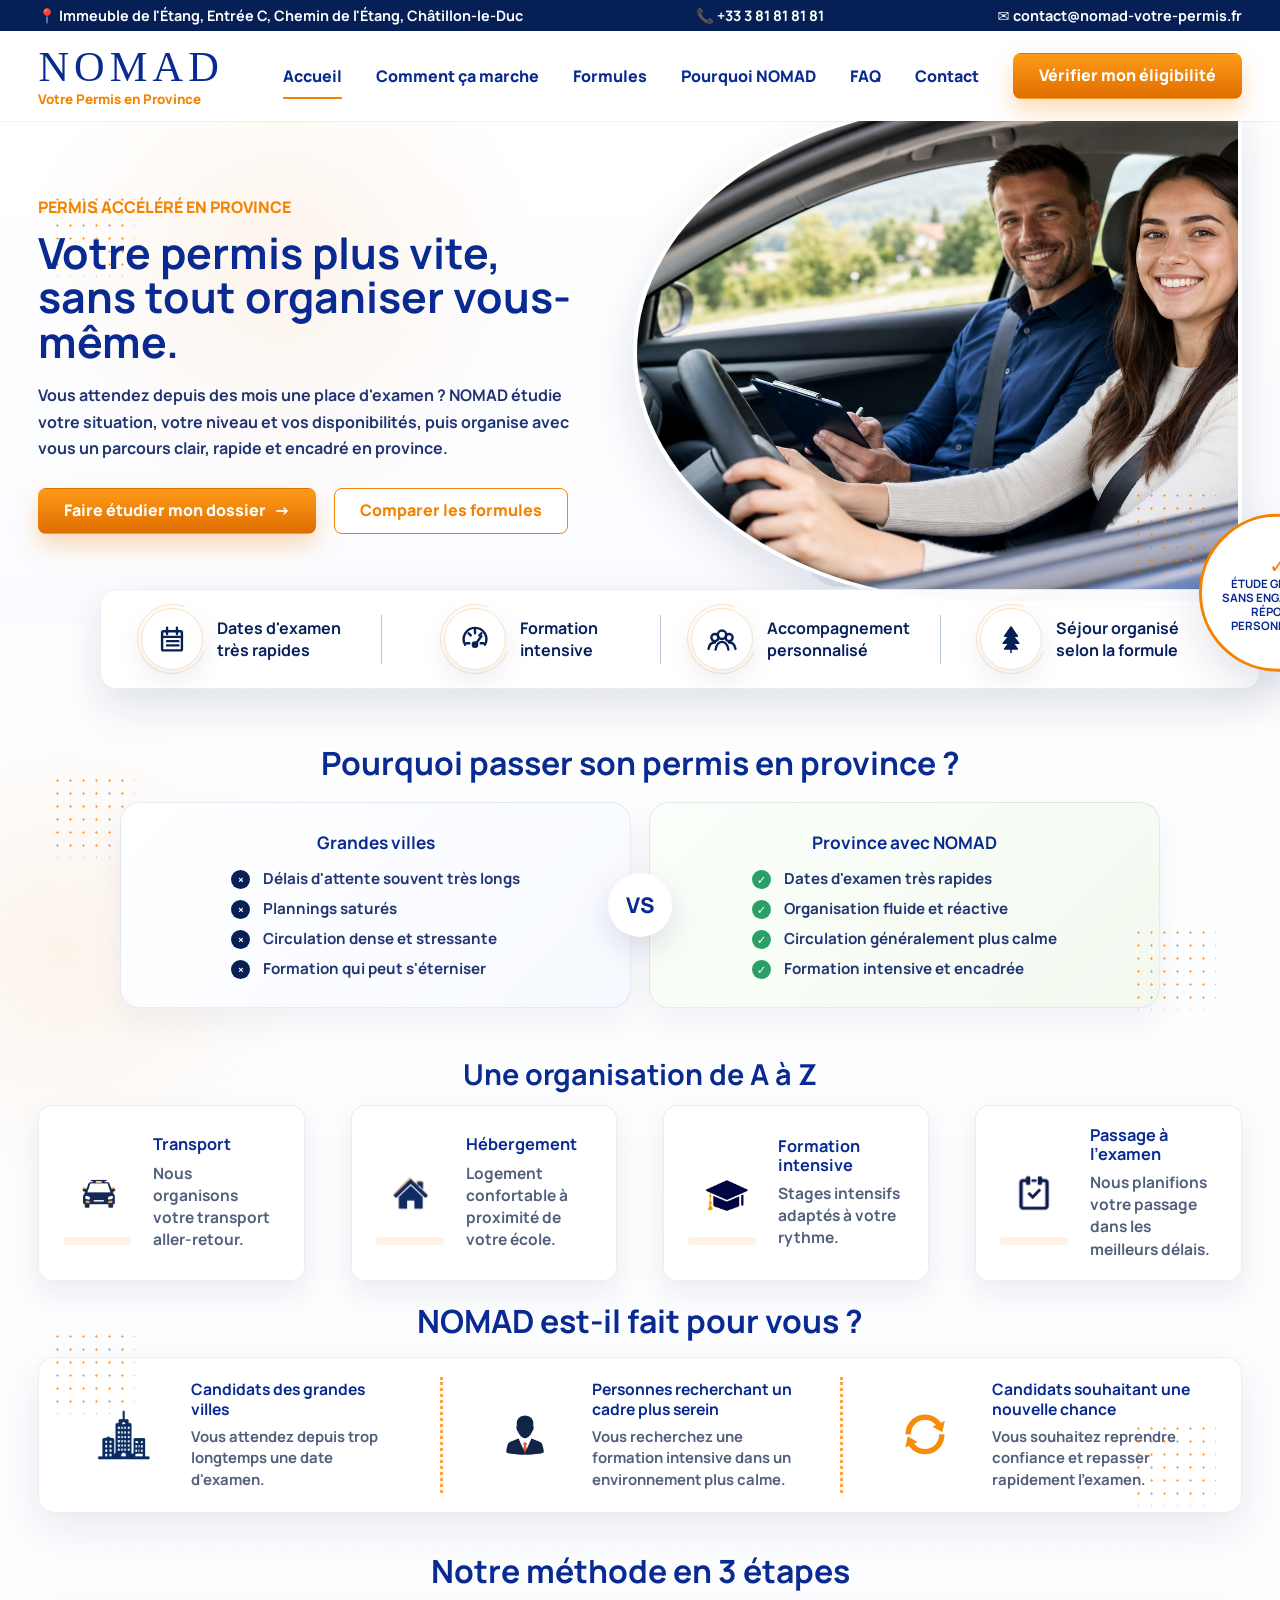
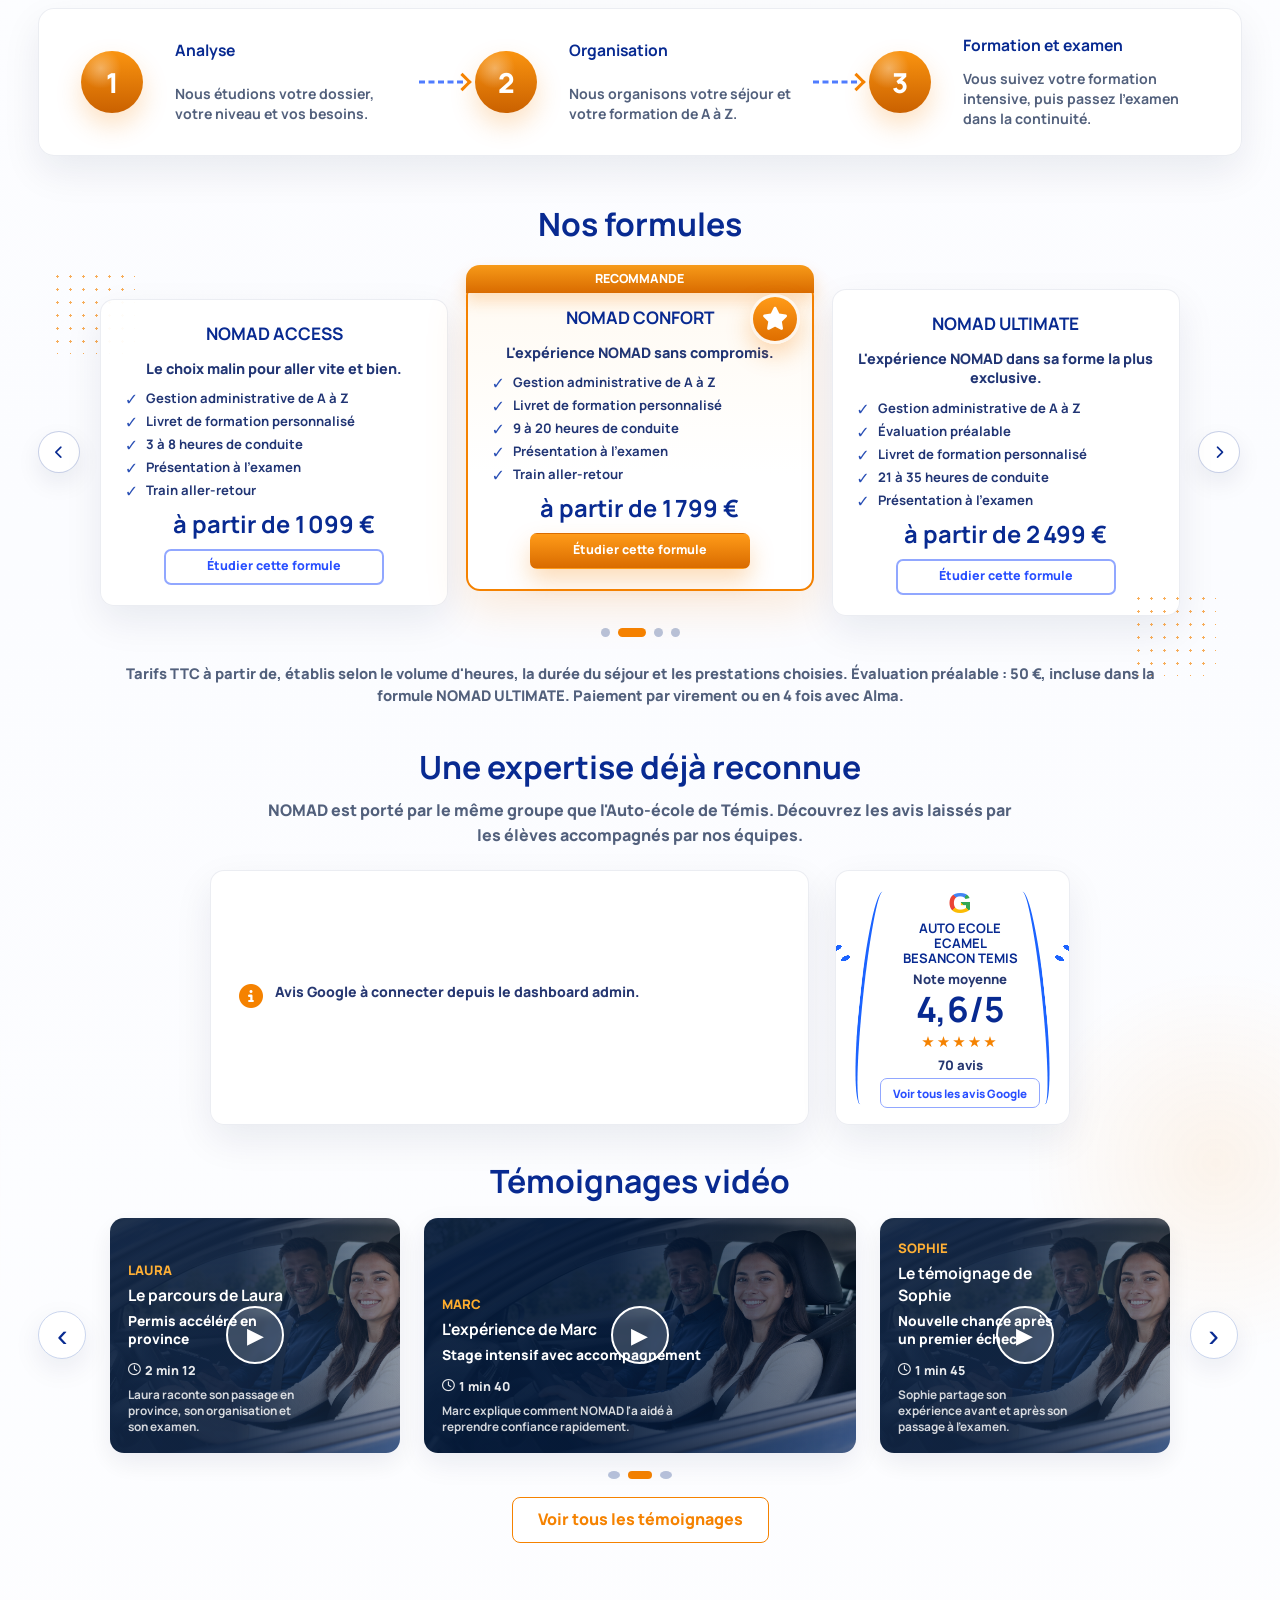
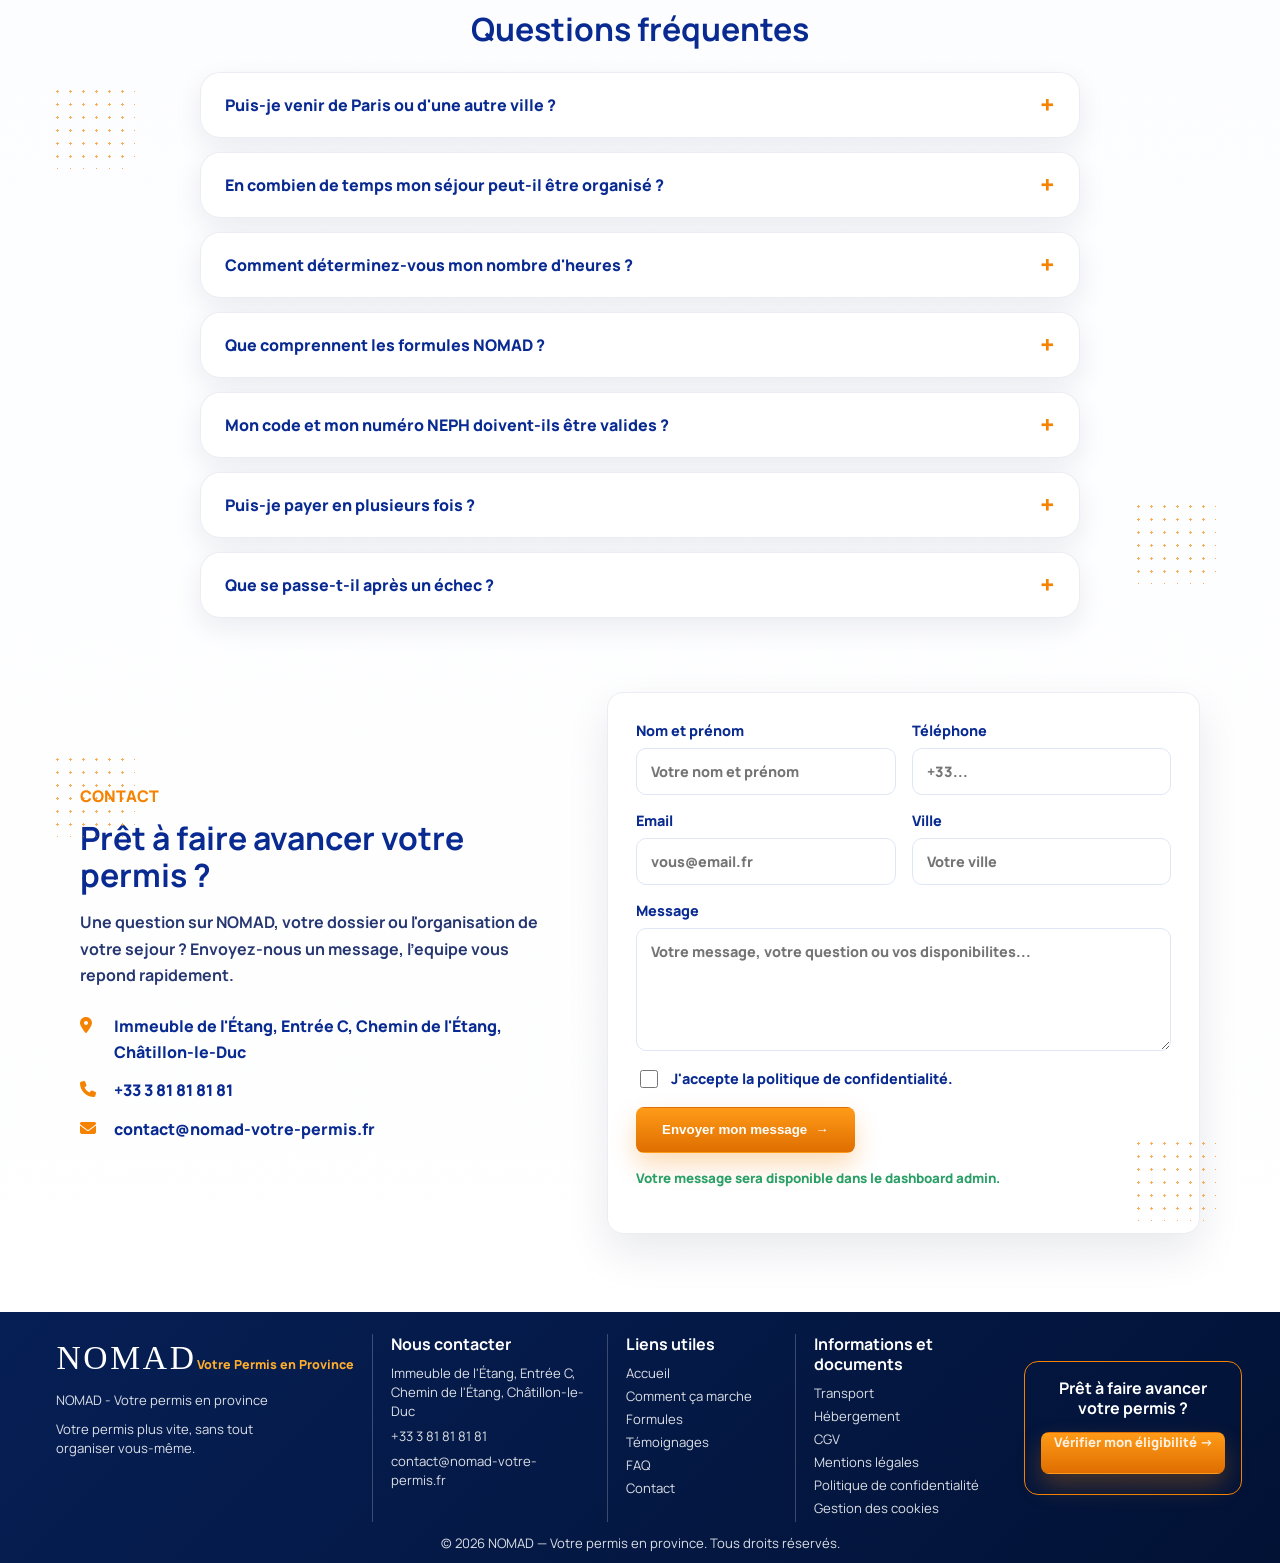
==== index.html @ c5ab1043 "Remove driving detail fields from public forms" ====
<!DOCTYPE html>
<html lang="fr">
<head>
  <meta charset="UTF-8">
  <meta name="viewport" content="width=device-width, initial-scale=1.0">
  <title>NOMAD - Votre Permis en Province</title>
  <link rel="preconnect" href="https://fonts.googleapis.com">
  <link rel="preconnect" href="https://fonts.gstatic.com" crossorigin>
  <link href="https://fonts.googleapis.com/css2?family=Manrope:wght@500;600;700;800&display=swap" rel="stylesheet">
  <link
    rel="stylesheet"
    href="https://cdnjs.cloudflare.com/ajax/libs/font-awesome/6.5.1/css/all.min.css"
  />
  <link rel="stylesheet" href="styles.css">
</head>
<body>
  <div class="topbar">
    <div class="container topbar__inner" aria-label="Coordonnées">
      <span>📍 <span data-site-address>Immeuble de l'Étang, Entrée C, Chemin de l'Étang, Châtillon-le-Duc</span></span>
      <span>📞 <span data-site-phone>+33 3 81 81 81 81</span></span>
      <span>✉ <span data-site-email>contact@nomad-votre-permis.fr</span></span>
    </div>
  </div>

  <header class="site-header">
    <div class="container header__inner">
      <a class="logo" href="#accueil" aria-label="NOMAD accueil">
        <span>NOMAD</span>
        <small>Votre Permis en Province</small>
      </a>
      <button class="menu-toggle" type="button" aria-label="Ouvrir le menu" aria-expanded="false">
        <span></span><span></span><span></span>
      </button>
      <nav class="nav" aria-label="Navigation principale">
        <a class="active" href="#accueil">Accueil</a>
        <a href="#method">Comment ça marche</a>
        <a href="#formules">Formules</a>
        <a href="#temoignages">Pourquoi NOMAD</a>
        <a href="#faq">FAQ</a>
        <a href="#contact">Contact</a>
      </nav>
      <a class="btn btn--primary header-cta js-eligibility" href="#inscription">Vérifier mon éligibilité</a>
    </div>
  </header>

  <main>
    <section class="hero section-decor" id="accueil">
      <div class="container hero__grid">
        <div class="hero__content">
          <p class="eyebrow">Permis accéléré en province</p>
          <h1>Votre permis plus vite, sans tout organiser vous-même.</h1>
          <p class="hero__lead">Vous attendez depuis des mois une place d'examen ? NOMAD étudie votre situation, votre niveau et vos disponibilités, puis organise avec vous un parcours clair, rapide et encadré en province.</p>
          <div class="hero__actions">
            <a class="btn btn--primary js-eligibility" href="#inscription">Faire étudier mon dossier <span aria-hidden="true">→</span></a>
            <a class="btn btn--outline" href="#formules">Comparer les formules</a>
          </div>
        </div>
        <div class="hero__visual" aria-label="Élève conductrice avec son moniteur">
          <span class="hero-orbit" aria-hidden="true"></span>
          <span class="hero-roadline" aria-hidden="true"></span>
          <div class="hero__rings"></div>
          <button class="hero-video" type="button" data-hero-video-url="" aria-label="Lire la vidéo NOMAD">
            <img src="assets/hero-driving.png" alt="Élève conductrice souriante accompagnée par un moniteur dans une voiture">
            <span class="hero-video__play" aria-hidden="true"><i class="fa-solid fa-play"></i></span>
          </button>
          <div class="trust-badge">
            <span>✓</span>
            <strong>Étude gratuite</strong>
            <strong>Sans engagement</strong>
            <strong>Réponse personnalisée</strong>
          </div>
        </div>
      </div>
    </section>

    <section class="benefits" aria-label="Avantages clés">
      <div class="container">
        <div class="benefits__strip">
          <article>
            <span class="icon" aria-hidden="true">
              <svg viewBox="0 0 48 48" role="img">
                <rect x="10" y="13" width="28" height="27" rx="2"></rect>
                <path d="M10 21h28M17 8v9M31 8v9"></path>
                <path d="M17 27h4M23 27h4M29 27h4M17 33h4M23 33h4M29 33h4"></path>
              </svg>
            </span>
            <strong>Dates d'examen<br>très rapides</strong>
          </article>
          <article>
            <span class="icon" aria-hidden="true">
              <svg viewBox="0 0 48 48" role="img">
                <path d="M10 32a16 16 0 1 1 28 0"></path>
                <path d="M24 32l9-12"></path>
                <path d="M16 30h-4M36 30h-4M18 19l-3-3M30 19l3-3M24 16v-5"></path>
                <circle cx="24" cy="32" r="3"></circle>
              </svg>
            </span>
            <strong>Formation<br>intensive</strong>
          </article>
          <article>
            <span class="icon" aria-hidden="true">
              <svg viewBox="0 0 48 48" role="img">
                <circle cx="24" cy="18" r="6"></circle>
                <circle cx="14" cy="22" r="5"></circle>
                <circle cx="34" cy="22" r="5"></circle>
                <path d="M15 39c1-7 5-11 9-11s8 4 9 11"></path>
                <path d="M5 38c1-6 4-9 9-9M43 38c-1-6-4-9-9-9"></path>
              </svg>
            </span>
            <strong>Accompagnement<br>personnalisé</strong>
          </article>
          <article>
            <span class="icon" aria-hidden="true">
              <svg viewBox="0 0 48 48" role="img">
                <path d="M24 7l-9 13h6l-8 10h8l-6 8h18l-6-8h8l-8-10h6L24 7z"></path>
                <path d="M24 38v5"></path>
              </svg>
            </span>
            <strong>Séjour organisé<br>selon la formule</strong>
          </article>
          <div class="trust-badge trust-badge--card">
            <span>&check;</span>
            <strong>Étude gratuite</strong>
            <strong>Sans engagement</strong>
            <strong>Réponse personnalisée</strong>
          </div>
        </div>
      </div>
    </section>

    <section class="comparison section-decor">
      <div class="container">
        <h2>Pourquoi passer son permis en province ?</h2>
        <div class="compare-grid">
          <article class="compare-card compare-card--city">
            <h3>Grandes villes</h3>
            <ul class="check-list check-list--bad">
              <li>Délais d'attente souvent très longs</li>
              <li>Plannings saturés</li>
              <li>Circulation dense et stressante</li>
              <li>Formation qui peut s'éterniser</li>
            </ul>
          </article>
          <div class="vs" aria-hidden="true">VS</div>
          <article class="compare-card compare-card--nomad">
            <h3>Province avec NOMAD</h3>
            <ul class="check-list check-list--good">
              <li>Dates d'examen très rapides</li>
              <li>Organisation fluide et réactive</li>
              <li>Circulation généralement plus calme</li>
              <li>Formation intensive et encadrée</li>
            </ul>
          </article>
        </div>
      </div>
    </section>

    <section class="organization">
      <div class="container">
        <h2>Une organisation de A à Z</h2>
        <div class="card-grid card-grid--four">
          <article class="feature-card icon-card"><span class="feature-icon"><img src="assets/icons/transport.png" alt="" aria-hidden="true"></span><div><h3>Transport</h3><p>Nous organisons votre transport aller-retour.</p></div></article>
          <article class="feature-card icon-card"><span class="feature-icon"><img src="assets/icons/hebergement.png" alt="" aria-hidden="true"></span><div><h3>Hébergement</h3><p>Logement confortable à proximité de votre école.</p></div></article>
          <article class="feature-card icon-card"><span class="feature-icon"><img src="assets/icons/formation.png" alt="" aria-hidden="true"></span><div><h3>Formation intensive</h3><p>Stages intensifs adaptés à votre rythme.</p></div></article>
          <article class="feature-card icon-card"><span class="feature-icon"><img src="assets/icons/examen.png" alt="" aria-hidden="true"></span><div><h3>Passage à l'examen</h3><p>Nous planifions votre passage dans les meilleurs délais.</p></div></article>
        </div>
      </div>
    </section>

    <section class="audience section-decor">
      <div class="container">
        <h2>NOMAD est-il fait pour vous ?</h2>
        <div class="audience-grid">
          <article class="icon-card"><span><img src="assets/icons/city.png" alt="" aria-hidden="true"></span><div><h3>Candidats des grandes villes</h3><p>Vous attendez depuis trop longtemps une date d'examen.</p></div></article>
          <article class="icon-card"><span><img src="assets/icons/user-tie.png" alt="" aria-hidden="true"></span><div><h3>Personnes recherchant un cadre plus serein</h3><p>Vous recherchez une formation intensive dans un environnement plus calme.</p></div></article>
          <article class="icon-card"><span><img src="assets/icons/refresh.png" alt="" aria-hidden="true"></span><div><h3>Candidats souhaitant une nouvelle chance</h3><p>Vous souhaitez reprendre confiance et repasser rapidement l'examen.</p></div></article>
        </div>
      </div>
    </section>

    <section class="method" id="method">
      <div class="container">
        <h2>Notre méthode en 3 étapes</h2>
        <div class="steps">
          <article><span>1</span><h3>Analyse</h3><p>Nous étudions votre dossier, votre niveau et vos besoins.</p></article>
          <article><span>2</span><h3>Organisation</h3><p>Nous organisons votre séjour et votre formation de A à Z.</p></article>
          <article><span>3</span><h3>Formation et examen</h3><p>Vous suivez votre formation intensive, puis passez l'examen dans la continuité.</p></article>
        </div>
      </div>
    </section>

    <section class="pricing section-decor" id="formules">
      <div class="container">
        <h2>Nos formules</h2>
        <div class="pricing-carousel" aria-label="Carrousel des formules">
          <button class="pricing-nav pricing-nav--prev" type="button" data-pricing-action="prev" aria-label="Formules précédentes">
            <i class="fa-solid fa-chevron-left" aria-hidden="true"></i>
          </button>
          <div class="pricing-grid" id="pricing-grid">
          <article class="price-card price-card--day" data-formula-key="journee">
            <h3>La Journée NOMAD</h3>
            <p>Une journée pensée pour aller à l'essentiel.</p>
            <ul class="check-list check-list--plain">
              <li>Gestion administrative de A à Z</li>
              <li>Train aller-retour</li>
              <li>1 heure de conduite incluse</li>
              <li>Présentation à l'examen</li>
              <li>Panier régional</li>
            </ul>
            <strong class="price">799 €</strong>
            <a class="btn btn--primary js-plan-select" href="#inscription" data-plan="La Journée NOMAD" data-price="799">Vérifier mon éligibilité</a>
          </article>
          <article class="price-card" data-formula-key="access">
            <h3>NOMAD ACCESS</h3>
            <p>Le choix malin pour aller vite et bien.</p>
            <ul class="check-list check-list--plain">
              <li>Gestion administrative de A à Z</li>
              <li>Livret de formation personnalisé</li>
              <li>3 à 8 heures de conduite</li>
              <li>Présentation à l'examen</li>
              <li>Train aller-retour</li>
              <li>Hôtel 3 étoiles : 0 à 1 nuitée</li>
              <li>Petit déjeuner inclus dans la limite de 10 €</li>
              <li>Options : dîner 19 €/jour ; coaching permis 150 €</li>
            </ul>
            <strong class="price">à partir de 1 099 €</strong>
            <a class="btn btn--outline js-plan-select" href="#inscription" data-plan="NOMAD ACCESS" data-price="1099">Étudier cette formule</a>
          </article>
          <article class="price-card price-card--featured" data-formula-key="confort">
            <div class="recommended">Recommandé</div>
            <div class="star" aria-hidden="true"><i class="fa-solid fa-star"></i></div>
            <h3>NOMAD CONFORT</h3>
            <p>L'expérience NOMAD sans compromis.</p>
            <ul class="check-list check-list--plain">
              <li>Gestion administrative de A à Z</li>
              <li>Livret de formation personnalisé</li>
              <li>9 à 20 heures de conduite</li>
              <li>Présentation à l'examen</li>
              <li>Train aller-retour</li>
              <li>Hôtel 3 étoiles : 2 à 5 nuitées</li>
              <li>Petits déjeuners inclus dans la limite de 10 €/jour</li>
              <li>Panier régional</li>
              <li>Options : dîner 19 €/jour ; coaching permis 150 €</li>
            </ul>
            <strong class="price">à partir de 1 799 €</strong>
            <a class="btn btn--primary js-plan-select" href="#inscription" data-plan="NOMAD CONFORT" data-price="1799">Étudier cette formule</a>
          </article>
          <article class="price-card" data-formula-key="ultimate">
            <h3>NOMAD ULTIMATE</h3>
            <p>L'expérience NOMAD dans sa forme la plus exclusive.</p>
            <ul class="check-list check-list--plain">
              <li>Gestion administrative de A à Z</li>
              <li>Évaluation préalable</li>
              <li>Livret de formation personnalisé</li>
              <li>21 à 35 heures de conduite</li>
              <li>Présentation à l'examen</li>
              <li>Train aller-retour</li>
              <li>Hôtel 3 étoiles : 5 à 8 nuitées</li>
              <li>Petits déjeuners inclus dans la limite de 10 €/jour</li>
              <li>Dîners inclus dans la limite de 25 €/jour</li>
              <li>2 heures de coaching permis</li>
              <li>Panier régional</li>
            </ul>
            <strong class="price">à partir de 2 499 €</strong>
            <a class="btn btn--outline js-plan-select" href="#inscription" data-plan="NOMAD ULTIMATE" data-price="2499">Étudier cette formule</a>
          </article>
          </div>
          <button class="pricing-nav pricing-nav--next" type="button" data-pricing-action="next" aria-label="Formules suivantes">
            <i class="fa-solid fa-chevron-right" aria-hidden="true"></i>
          </button>
        </div>
        <div class="pricing-dots" id="pricing-dots" aria-hidden="true"></div>
        <p class="pricing-note">Tarifs TTC à partir de, établis selon le volume d'heures, la durée du séjour et les prestations choisies. Évaluation préalable : 50 €, incluse dans la formule NOMAD ULTIMATE. Paiement par virement ou en 4 fois avec Alma.</p>
      </div>
    </section>

    <section class="testimonials" id="temoignages">
      <div class="container">
        <h2>Une expertise déjà reconnue</h2>
        <p class="section-intro">NOMAD est porté par le même groupe que l'Auto-école de Témis. Découvrez les avis laissés par les élèves accompagnés par nos équipes.</p>
        <div
          class="testimonial-grid"
          id="reviews-grid"
          aria-live="polite"
          data-google-api-key=""
          data-google-place-id=""
          data-google-place-query="Auto-école de Témis"
        ></div>
      </div>
    </section>

    <section class="videos">
      <div class="container">
        <h2>Témoignages vidéo</h2>
        <div class="video-carousel" aria-label="Carousel de témoignages vidéo">
          <button class="carousel-btn" type="button" data-carousel="prev" aria-label="Vidéo précédente">‹</button>
          <div class="video-track" aria-live="polite"></div>
          <button class="carousel-btn" type="button" data-carousel="next" aria-label="Vidéo suivante">›</button>
        </div>
        <div class="carousel-dots" aria-label="Pagination des vidéos"></div>
        <div class="video-actions">
          <a class="btn btn--outline" href="#" aria-label="Voir tous les témoignages vidéo">Voir tous les témoignages</a>
        </div>
      </div>
    </section>

    <section class="faq section-decor" id="faq">
      <div class="container">
        <h2>Questions fréquentes</h2>
        <div class="faq-list" id="faq-list">
          <article class="faq-item">
            <button type="button" aria-expanded="false">Puis-je venir de Paris ou d'une autre ville ?<span>+</span></button>
            <p>Oui. NOMAD accompagne les candidats venant de toute la France et organise leur déplacement selon la formule choisie.</p>
          </article>
          <article class="faq-item">
            <button type="button" aria-expanded="false">En combien de temps mon séjour peut-il être organisé ?<span>+</span></button>
            <p>Après l'étude de votre dossier, notre équipe peut organiser votre séjour très rapidement selon vos disponibilités et le nombre d'heures prévu.</p>
          </article>
          <article class="faq-item">
            <button type="button" aria-expanded="false">Comment déterminez-vous mon nombre d'heures ?<span>+</span></button>
            <p>Nous analysons votre expérience, votre dernier CEPC, le temps écoulé depuis votre dernière conduite et, si nécessaire, votre évaluation préalable.</p>
          </article>
          <article class="faq-item">
            <button type="button" aria-expanded="false">Que comprennent les formules NOMAD ?<span>+</span></button>
            <p>Toutes nos formules comprennent la gestion administrative, la conduite, la présentation à l'examen et le train aller-retour. L'hébergement, les repas et le coaching varient selon la formule choisie.</p>
          </article>
          <article class="faq-item">
            <button type="button" aria-expanded="false">Mon code et mon numéro NEPH doivent-ils être valides ?<span>+</span></button>
            <p>Oui. Votre code de la route et votre numéro NEPH doivent être valides pour permettre votre présentation à l'examen.</p>
          </article>
          <article class="faq-item">
            <button type="button" aria-expanded="false">Puis-je payer en plusieurs fois ?<span>+</span></button>
            <p>Oui. Le paiement est possible par virement ou en quatre fois avec Alma.</p>
          </article>
          <article class="faq-item">
            <button type="button" aria-expanded="false">Que se passe-t-il après un échec ?<span>+</span></button>
            <p>Nous analysons votre CEPC et vous proposons une nouvelle organisation adaptée. Avec au moins 24 points sur 31, la Journée NOMAD peut notamment être envisagée.</p>
          </article>
        </div>
      </div>
    </section>

    <section class="contact-section section-decor" id="contact">
      <div class="container contact-grid">
        <div class="contact-info">
          <p class="eyebrow" data-contact-eyebrow>Contact</p>
          <h2 data-contact-title>Prêt à faire avancer votre permis ?</h2>
          <p>Une question sur NOMAD, votre dossier ou l'organisation de votre séjour ? Envoyez-nous un message, l'équipe vous répond rapidement.</p>
          <div class="contact-details">
            <p><i class="fa-solid fa-location-dot" aria-hidden="true"></i> <span data-site-address>Immeuble de l'Étang, Entrée C, Chemin de l'Étang, Châtillon-le-Duc</span></p>
            <p><i class="fa-solid fa-phone" aria-hidden="true"></i> <span data-site-phone>+33 3 81 81 81 81</span></p>
            <p><i class="fa-solid fa-envelope" aria-hidden="true"></i> <span data-site-email>contact@nomad-votre-permis.fr</span></p>
          </div>
        </div>
        <form class="contact-form" id="contact-form">
          <label>Nom et prénom
            <input name="name" type="text" placeholder="Votre nom et prénom" required>
          </label>
          <label>Téléphone
            <input name="phone" type="tel" placeholder="+33..." required>
          </label>
          <label>Email
            <input name="email" type="email" placeholder="vous@email.fr" required>
          </label>
          <label>Ville
            <input name="city" type="text" placeholder="Votre ville">
          </label>
          <label class="contact-form__full">Message
            <textarea name="message" rows="5" placeholder="Votre message, votre question ou vos disponibilités..." required></textarea>
          </label>
          <label class="privacy-check contact-form__full">
            <input name="privacy" type="checkbox" required>
            <span>J'accepte la politique de confidentialité.</span>
          </label>
          <button class="btn btn--primary" type="submit">Envoyer mon message <span aria-hidden="true">→</span></button>
          <small class="contact-note contact-form__full">Votre message sera disponible dans le dashboard admin.</small>
          <p class="form-status" id="contact-status" aria-live="polite"></p>
        </form>
      </div>
    </section>
  </main>

  <footer class="footer">
    <div class="container footer__grid">
      <div class="footer-brand">
        <a class="logo logo--light" href="#accueil"><span>NOMAD</span><small>Votre Permis en Province</small></a>
        <p>NOMAD - Votre permis en province</p>
        <p>Votre permis plus vite, sans tout organiser vous-même.</p>
      </div>
      <div class="footer-column">
        <h3>Nous contacter</h3>
        <p data-site-address>Immeuble de l'Étang, Entrée C, Chemin de l'Étang, Châtillon-le-Duc</p>
        <p data-site-phone>+33 3 81 81 81 81</p>
        <p data-site-email>contact@nomad-votre-permis.fr</p>
      </div>
      <div class="footer-column">
        <h3>Liens utiles</h3>
        <a href="#accueil">Accueil</a>
        <a href="#method">Comment ça marche</a>
        <a href="#formules">Formules</a>
        <a href="#temoignages">Témoignages</a>
        <a href="#faq">FAQ</a>
        <a href="#contact">Contact</a>
      </div>
      <div class="footer-column">
        <h3>Informations et documents</h3>
        <a href="#">Transport</a>
        <a href="#">Hébergement</a>
        <a href="#">CGV</a>
        <a href="#">Mentions légales</a>
        <a href="#">Politique de confidentialité</a>
        <a href="#">Gestion des cookies</a>
      </div>
      <div class="footer-cta">
        <h3>Prêt à faire avancer votre permis ?</h3>
        <a class="btn btn--primary js-eligibility" href="#inscription">Vérifier mon éligibilité <span aria-hidden="true">→</span></a>
      </div>
    </div>
    <p class="copyright">© 2026 NOMAD — Votre permis en province. Tous droits réservés.</p>
  </footer>

  <div class="modal" id="inscription" aria-hidden="true">
    <div class="modal__overlay" data-modal-close></div>
    <div class="modal__panel" role="dialog" aria-modal="true" aria-labelledby="form-title">
      <button class="modal__close" type="button" data-modal-close aria-label="Fermer le formulaire">×</button>
      <div class="modal__intro">
        <span>Étude NOMAD</span>
        <h2 id="form-title">Votre demande d'éligibilité</h2>
        <p>La formule choisie est pré-remplie. Complétez vos informations pour recevoir une réponse personnalisée.</p>
      </div>
      <form class="lead-form" id="lead-form">
        <div class="form-grid">
          <label>Formule choisie
            <select name="plan" id="selected-plan" required>
              <option value="La Journée NOMAD" data-price="799">La Journée NOMAD - 799 EUR</option>
              <option value="NOMAD ACCESS" data-price="1099">NOMAD ACCESS - à partir de 1 099 EUR</option>
              <option value="NOMAD CONFORT" data-price="1799">NOMAD CONFORT - à partir de 1 799 EUR</option>
              <option value="NOMAD ULTIMATE" data-price="2499">NOMAD ULTIMATE - à partir de 2 499 EUR</option>
            </select>
          </label>
          <label>Prix
            <input name="price" id="selected-price" type="text" readonly>
          </label>
          <label>Nom et prénom
            <input name="name" type="text" placeholder="Votre nom et prénom" required>
          </label>
          <label>Téléphone
            <input name="phone" type="tel" placeholder="+33 ..." required>
          </label>
          <label>Email
            <input name="email" type="email" placeholder="vous@email.fr" required>
          </label>
          <label>Ville de depart
            <input name="city" type="text" placeholder="Paris, Lyon, Marseille...">
          </label>
          <label class="form-grid__full">Message
            <textarea name="message" rows="4" placeholder="Vos disponibilites, votre situation, vos questions..."></textarea>
          </label>
          <label class="privacy-check form-grid__full">
            <input name="privacy" type="checkbox" required>
            <span>J'accepte la politique de confidentialité.</span>
          </label>
        </div>
        <div class="form-actions">
          <button class="btn btn--outline" type="button" data-modal-close>Annuler</button>
          <button class="btn btn--primary" type="submit">Vérifier mon éligibilité</button>
        </div>
        <p class="form-status" id="form-status" role="status"></p>
      </form>
    </div>
  </div>

  <script src="script.js"></script>
</body>
</html>
---- styles.css ----
:root {
  --navy: #061f55;
  --blue: #082a91;
  --blue-soft: #eaf0ff;
  --orange: #f58200;
  --gold: #ffad2d;
  --green: #2a9f66;
  --ink: #09205f;
  --muted: #52607c;
  --line: #dfe6f5;
  --paper: #ffffff;
  --cream: #fffaf3;
  --shadow: 0 18px 45px rgba(5, 28, 76, 0.12);
  --shadow-soft: 0 10px 28px rgba(5, 28, 76, 0.08);
  --radius-lg: 28px;
  --radius-md: 20px;
  --radius-sm: 14px;
  --container: 1320px;
}

* { box-sizing: border-box; }
html { scroll-behavior: smooth; }
body {
  margin: 0;
  font-family: "Manrope", "Inter", system-ui, sans-serif;
  color: var(--ink);
  background:
    radial-gradient(circle at 5% 20%, rgba(245,130,0,0.08), transparent 15rem),
    radial-gradient(circle at 95% 58%, rgba(245,130,0,0.08), transparent 12rem),
    linear-gradient(180deg, #fff 0%, #fbfcff 45%, #fff 100%);
}

img { max-width: 100%; display: block; }
a { color: inherit; text-decoration: none; }
button, a { -webkit-tap-highlight-color: transparent; }
:focus-visible { outline: 3px solid rgba(245, 130, 0, 0.45); outline-offset: 4px; }

.container { width: min(94vw, var(--container)); margin-inline: auto; }
section { padding: 34px 0; position: relative; }
h1, h2, h3, p { margin-top: 0; }
h1 { font-size: clamp(2.55rem, 3.65vw, 3.7rem); line-height: 1.04; letter-spacing: 0; margin-bottom: 18px; color: var(--blue); }
h2 { text-align: center; font-size: clamp(1.55rem, 2.5vw, 2.1rem); line-height: 1.15; margin-bottom: 24px; color: var(--blue); }
h3 { font-size: 1rem; margin-bottom: 8px; color: var(--blue); }
p { color: var(--muted); line-height: 1.65; }

.topbar { background: var(--navy); color: #fff; font-size: 0.9rem; font-weight: 700; }
.topbar__inner { min-height: 31px; display: flex; align-items: center; justify-content: space-between; gap: 18px; }
.topbar span { white-space: nowrap; }

.site-header { background: rgba(255,255,255,0.9); backdrop-filter: blur(16px); position: sticky; top: 0; z-index: 20; box-shadow: 0 1px 0 rgba(7, 32, 86, 0.06); }
.header__inner { min-height: 90px; display: flex; align-items: center; gap: 34px; }
.logo { display: inline-flex; flex-direction: column; line-height: 1; min-width: max-content; }
.logo span { font-family: Georgia, "Times New Roman", serif; font-size: 2.65rem; letter-spacing: 0.12em; color: var(--blue); }
.logo small { color: var(--orange); font-weight: 800; letter-spacing: 0; margin-top: 4px; }
.logo--light span, .logo--light small { color: #fff; }
.logo--light small { color: var(--gold); }
.nav { margin-left: auto; display: flex; align-items: center; gap: 34px; font-weight: 800; color: var(--blue); }
.nav a { position: relative; padding: 8px 0; }
.nav a::after { content: ""; position: absolute; left: 0; right: 0; bottom: -4px; height: 2px; background: var(--orange); transform: scaleX(0); transition: transform .2s ease; }
.nav a:hover::after, .nav a.active::after { transform: scaleX(1); }

.btn {
  min-height: 46px;
  display: inline-flex;
  align-items: center;
  justify-content: center;
  gap: 8px;
  border-radius: 8px;
  padding: 0 25px;
  font-weight: 900;
  border: 1px solid transparent;
  transition: transform .2s ease, box-shadow .2s ease, background .2s ease;
  text-align: center;
  line-height: 1.2;
}
.btn:hover { transform: translateY(-2px); }
.btn--primary { background: linear-gradient(180deg, #ff9b18, #df6e00); color: #fff; box-shadow: 0 12px 24px rgba(245, 130, 0, .28); }
.btn--outline { background: #fff; border-color: var(--orange); color: var(--orange); }
.btn--outline:hover { box-shadow: 0 10px 20px rgba(245, 130, 0, .12); }

.menu-toggle { display: none; width: 44px; height: 44px; border: 0; background: var(--blue-soft); border-radius: 10px; padding: 10px; }
.menu-toggle span { display: block; height: 2px; margin: 5px 0; background: var(--blue); }

.section-decor::before, .section-decor::after {
  content: "";
  position: absolute;
  width: 84px;
  height: 84px;
  background-image: radial-gradient(var(--orange) 1.3px, transparent 1.3px);
  background-size: 13px 13px;
  opacity: .65;
  pointer-events: none;
}
.section-decor::before { left: 4%; top: 16%; }
.section-decor::after { right: 5%; bottom: 10%; }

.hero {
  padding: 34px 0 18px;
  overflow: hidden;
  background:
    radial-gradient(circle at 22% 28%, rgba(245,130,0,.08), transparent 16rem),
    linear-gradient(180deg, #fff 0%, #fbfcff 100%);
}
.hero::before { top: 72px; }
.hero__grid { display: grid; grid-template-columns: minmax(430px, .9fr) minmax(560px, 1.1fr); align-items: center; gap: clamp(78px, 7vw, 118px); }
.eyebrow { color: var(--orange); font-weight: 900; text-transform: uppercase; letter-spacing: 0; margin-bottom: 10px; }
.hero__content { position: relative; z-index: 3; max-width: 700px; transform: translateY(-16px); }
.hero__lead { max-width: 640px; font-weight: 700; color: #213574; }
.hero__actions { display: flex; gap: 18px; flex-wrap: wrap; margin-top: 26px; }
.hero__visual { position: relative; width: calc(100% + 120px); min-height: 505px; display: grid; place-items: center end; isolation: isolate; overflow: visible; margin-top: -55px; margin-right: -120px; margin-left: 0; }
.hero__visual .hero-orbit {
  display: none;
}
.hero__visual .hero-orbit::before,
.hero__visual .hero-orbit::after {
  content: "";
  position: absolute;
  border-radius: 50%;
}
.hero__visual .hero-orbit::before {
  left: 52px;
  top: 28px;
  width: 9px;
  height: 9px;
  background: var(--orange);
  box-shadow: 82px 116px 0 -2px var(--orange);
}
.hero__visual .hero-orbit::after {
  right: 18px;
  bottom: 36px;
  width: 68px;
  height: 68px;
  border: 1px solid rgba(8,42,145,.12);
  background:
    linear-gradient(135deg, rgba(255,255,255,.86), rgba(255,255,255,.16)),
    repeating-linear-gradient(90deg, transparent 0 10px, rgba(8,42,145,.08) 10px 11px);
  box-shadow: 0 18px 40px rgba(5,28,76,.08);
}
.hero__visual .hero-roadline {
  display: none;
}
.hero__visual .hero-roadline::before {
  content: "";
  position: absolute;
  inset: -15px 42px;
  border-top: 1px dashed rgba(8,42,145,.26);
}
.hero__visual::before {
  display: none;
}
.hero__visual::after {
  content: "";
  position: absolute;
  right: 0;
  bottom: 18px;
  width: min(72%, 620px);
  height: 74px;
  background: linear-gradient(90deg, rgba(8,42,145,.08), rgba(8,42,145,.14));
  border-radius: 100px 0 0 100px;
  z-index: -2;
}
.hero__rings {
  position: absolute;
  inset: 2% 5% 17% 1%;
  border: 2px solid var(--gold);
  border-left-color: transparent;
  border-radius: 58% 30% 47% 54%;
  transform: rotate(-8deg);
  z-index: -1;
}
.hero-video {
  position: relative;
  z-index: 0;
  width: 100%;
  padding: 0;
  border: 0;
  background: transparent;
  cursor: pointer;
}
.hero__visual img {
  position: relative;
  z-index: 0;
  width: 100%;
  height: 505px;
  max-width: none;
  aspect-ratio: auto;
  object-fit: cover;
  object-position: center;
  border-radius: 58% 0 0 58% / 50% 0 0 50%;
  box-shadow: var(--shadow);
  border: 4px solid #fff;
}
.hero-video__play {
  position: absolute;
  left: 50%;
  top: 50%;
  transform: translate(-50%, -50%);
  width: 64px;
  aspect-ratio: 1;
  border-radius: 50%;
  display: grid;
  place-items: center;
  background: rgba(255,255,255,.92);
  color: var(--orange);
  box-shadow: 0 14px 34px rgba(6,27,58,.18);
  border: 3px solid rgba(245,130,0,.32);
  opacity: .92;
}
.hero-video:not([data-hero-video-url=""]) .hero-video__play { opacity: 1; }
.hero-video[data-hero-video-url=""] .hero-video__play { display: none; }
.hero__visual > .trust-badge {
  display: none;
}
.trust-badge--card { display: grid; }

.trust-badge {
  position: absolute;
  top: 0;
  right: 0;
  transform: translate(50%, -50%);
  z-index: 10;
  width: 154px;
  aspect-ratio: 1;
  min-height: 0;
  border-radius: 50%;
  background: #fff;
  border: 3px solid var(--orange);
  display: grid;
  place-items: center;
  align-content: center;
  gap: 1px;
  box-shadow: var(--shadow);
  text-transform: uppercase;
  font-size: .7rem;
  text-align: center;
  padding: 14px;
}
.trust-badge span { color: var(--orange); font-size: 1.34rem; line-height: 1; }
.trust-badge strong { color: var(--blue); line-height: 1.16; max-width: 112px; }
.benefits__strip > .trust-badge--card { display: grid; }
.benefits__strip > .trust-badge--card {
  top: -10px;
  right: 0;
  transform: translate(62%, -42%);
}
.benefits__strip article:last-of-type {
  padding-right: 56px;
}

.benefits { padding-top: 0; position: relative; z-index: 2; }
.benefits .container { max-width: min(94vw, 1160px); }
.benefits__strip {
  margin-top: -34px;
  width: 100%;
  margin-left: 40px;
  background: rgba(255,255,255,.96);
  border: 1px solid rgba(7, 32, 86, .08);
  border-radius: 16px;
  min-height: 88px;
  display: grid;
  grid-template-columns: 1fr 1fr 1fr 1.14fr;
  box-shadow: var(--shadow);
  position: relative;
}
.benefits article { display: flex; align-items: center; justify-content: center; gap: 14px; padding: 18px 16px; position: relative; }
.benefits h3 { min-width: 0; line-height: 1.35; }
.benefits article + article::before { content: ""; width: 1px; height: 50%; background: #b8c3dc; position: absolute; left: 0; }
.icon, .feature-icon {
  width: 54px;
  aspect-ratio: 1;
  border-radius: 50%;
  display: grid;
  place-items: center;
  color: var(--blue);
  background: #fff;
  border: 1px solid rgba(245,130,0,.35);
  box-shadow: var(--shadow-soft);
  font-weight: 900;
}
.icon {
  position: relative;
  width: 62px;
  background: #fff;
  border-color: #fde2bd;
}
.icon::after {
  content: "";
  position: absolute;
  inset: -5px;
  border: 1px solid rgba(245, 130, 0, .22);
  border-right-color: transparent;
  border-radius: 50%;
  transform: rotate(-24deg);
}
.icon svg {
  width: 34px;
  height: 34px;
  fill: none;
  stroke: var(--navy);
  stroke-width: 3.4;
  stroke-linecap: round;
  stroke-linejoin: round;
}
.benefits article:nth-child(4) .icon svg {
  fill: var(--navy);
  stroke-width: 2.2;
}

.comparison { padding-top: 22px; }
.comparison h2 { margin-bottom: 20px; }
.compare-grid {
  display: grid;
  grid-template-columns: 1fr 1fr;
  align-items: stretch;
  gap: 18px;
  max-width: 1040px;
  margin: auto;
  position: relative;
}
.compare-card {
  min-height: 170px;
  border: 1px solid rgba(7, 32, 86, .08);
  border-radius: 20px;
  padding: 28px 52px;
  display: grid;
  align-content: center;
  background: linear-gradient(135deg, #fff, #f7faff);
  box-shadow: 0 14px 34px rgba(5, 28, 76, .06);
}
.compare-card--city { background: linear-gradient(135deg, #fff, #f6f9ff); }
.compare-card--nomad { background: linear-gradient(135deg, #fbfffb, #f3f9ef); }
.compare-card h3 { text-align: center; font-size: 1.08rem; margin-bottom: 14px; }
.vs {
  position: absolute;
  left: 50%;
  top: 50%;
  transform: translate(-50%, -50%);
  width: 64px;
  aspect-ratio: 1;
  border-radius: 50%;
  background: #fff;
  box-shadow: 0 12px 32px rgba(5, 28, 76, .12);
  display: grid;
  place-items: center;
  font-size: 1.35rem;
  font-weight: 900;
  color: var(--blue);
  z-index: 3;
}

.check-list { list-style: none; padding: 0; margin: 0 auto; display: grid; gap: 9px; color: #213574; font-weight: 700; font-size: .95rem; }
.check-list li { display: grid; grid-template-columns: 22px 1fr; gap: 10px; align-items: start; }
.check-list li::before { content: "✓"; width: 19px; height: 19px; border-radius: 50%; display: grid; place-items: center; font-size: .72rem; color: #fff; background: var(--green); margin-top: 2px; }
.check-list--bad li::before { content: "×"; background: var(--navy); }
.check-list--plain li::before { background: transparent; color: var(--blue); font-weight: 900; }

.card-grid { display: grid; gap: 46px; }
.card-grid--four { grid-template-columns: repeat(4, 1fr); }
.feature-card, .audience-grid article, .price-card, .testimonial-card, .rating-card, .faq-item {
  background: rgba(255,255,255,.92);
  border: 1px solid rgba(7, 32, 86, .08);
  box-shadow: var(--shadow-soft);
  border-radius: var(--radius-md);
}
.organization { padding-top: 16px; padding-bottom: 12px; }
.organization .card-grid--four {
  max-width: 1480px;
  margin: 0 auto;
  gap: clamp(28px, 3.6vw, 54px);
  grid-template-columns: repeat(4, minmax(245px, 1fr));
}
.organization h2 {
  margin-bottom: 14px;
  font-size: clamp(1.75rem, 2.25vw, 2.15rem);
}
.organization .feature-card {
  min-height: 118px;
  padding: 20px 24px;
  display: flex;
  align-items: center;
  gap: 22px;
  transition: transform .2s ease;
  border-radius: 14px;
  background: rgba(255,255,255,.98);
  box-shadow: 0 12px 30px rgba(6,27,58,.075);
}
.feature-card:hover, .price-card:hover { transform: translateY(-4px); }
.organization .feature-card h3 { font-size: 1.02rem; margin-bottom: 8px; line-height: 1.15; }
.organization .feature-card p { margin-bottom: 0; font-size: .97rem; font-weight: 700; line-height: 1.42; }
.organization .feature-card > div { min-width: 0; }
.organization .feature-icon {
  position: relative;
  width: 82px;
  min-width: 82px;
  height: 82px;
  border: 0;
  border-radius: 0;
  margin: 0;
  box-shadow: none;
  display: grid;
  place-items: center;
}
.organization .feature-icon::after {
  content: "";
  position: absolute;
  left: 0;
  right: 0;
  bottom: -18px;
  height: 8px;
  border-radius: 999px;
  background: rgba(245,130,0,.10);
}
.organization .icon-card i {
  width: 62px;
  min-width: 62px;
  text-align: center;
  color: #061B3A;
  font-size: 44px;
  line-height: 1;
}
.organization .icon-card img {
  width: 72px;
  height: 72px;
  object-fit: contain;
  display: block;
}
.organization .feature-card:nth-child(1) .feature-icon img,
.organization .feature-card:nth-child(3) .feature-icon img {
  transform: scale(1.34);
}
.icon-card i.orange-icon { color: #F28C00; }

.audience { padding-top: 10px; padding-bottom: 16px; }
.audience h2 { margin-bottom: 18px; }
.audience-grid {
  display: grid;
  grid-template-columns: repeat(3, 1fr);
  gap: 0;
  width: min(100%, 1480px);
  max-width: none;
  margin: 0 auto;
  background: rgba(255,255,255,.96);
  border: 1px solid rgba(7, 32, 86, .08);
  border-radius: 16px;
  box-shadow: 0 16px 38px rgba(6,27,58,.08);
  overflow: hidden;
}
.audience-grid article {
  display: flex;
  gap: 26px;
  align-items: center;
  min-height: 106px;
  padding: 22px 44px;
  position: relative;
  background: transparent;
  border: 0;
  box-shadow: none;
  border-radius: 0;
}
.audience-grid article + article::before {
  content: "";
  position: absolute;
  left: 0;
  top: 19px;
  bottom: 19px;
  border-left: 3px dotted rgba(255,122,0,.72);
}
.audience-grid span {
  width: 82px;
  min-width: 82px;
  height: 82px;
  display: grid;
  place-items: center;
  color: var(--blue);
}
.audience-grid .icon-card i { font-size: 48px; width: 70px; min-width: 70px; }
.audience-grid .icon-card img {
  width: 72px;
  height: 72px;
  object-fit: contain;
  display: block;
}
.audience-grid article:nth-child(1) img {
  transform: scale(1.34);
}
.audience-grid h3 { margin-bottom: 6px; font-size: .98rem; line-height: 1.25; }
.audience-grid p { margin-bottom: 0; font-size: .93rem; font-weight: 700; line-height: 1.45; }

.pricing { padding-top: 24px; padding-bottom: 24px; }
.pricing h2 { margin-bottom: 46px; }
.pricing-carousel {
  width: min(100%, 1480px);
  margin: 0 auto;
  display: grid;
  grid-template-columns: 44px minmax(0, 1fr) 44px;
  align-items: center;
  gap: 18px;
}
.pricing-grid {
  display: grid;
  grid-template-columns: repeat(3, minmax(250px, 1fr));
  gap: clamp(42px, 5vw, 92px);
  align-items: center;
  width: 100%;
  max-width: none;
  margin: 0 auto;
}
.pricing-grid[data-count="1"] { grid-template-columns: minmax(260px, 360px); justify-content: center; }
.pricing-grid[data-count="2"] { grid-template-columns: repeat(2, minmax(250px, 340px)); justify-content: center; }
.pricing-nav {
  width: 42px;
  aspect-ratio: 1;
  border-radius: 50%;
  border: 1px solid rgba(8, 42, 145, .22);
  background: #fff;
  color: var(--blue);
  display: grid;
  place-items: center;
  box-shadow: 0 10px 24px rgba(6,27,58,.08);
  cursor: pointer;
}
.pricing-nav:hover { color: var(--orange); border-color: rgba(245,130,0,.45); }
.pricing-dots {
  min-height: 18px;
  margin-top: 12px;
  display: flex;
  justify-content: center;
  gap: 8px;
}
.pricing-dots span {
  width: 9px;
  height: 9px;
  border-radius: 999px;
  background: #b7c2da;
}
.pricing-dots span.is-active {
  width: 28px;
  background: var(--orange);
}
.price-card {
  padding: 24px 34px 18px;
  text-align: center;
  position: relative;
  min-height: 0;
  display: flex;
  flex-direction: column;
  align-items: center;
  overflow: visible;
  background: rgba(255,255,255,.96);
  border-radius: 14px;
  border: 1px solid rgba(7,32,86,.08);
  box-shadow: 0 15px 38px rgba(6,27,58,.08);
}
.price-card--day {
  grid-column: 1 / -1;
  max-width: 980px;
  width: 100%;
  margin: 0 auto 8px;
  min-height: 0;
  padding: 28px 42px;
  border-color: rgba(245,130,0,.32);
  background: linear-gradient(135deg, #fffaf2, #fff);
}
.pricing-carousel .price-card--day {
  grid-column: auto;
  max-width: none;
  margin: 0;
  padding: 24px 34px 18px;
  border-color: rgba(7,32,86,.08);
  background: rgba(255,255,255,.96);
}
.price-card--day .check-list {
  columns: 2;
  width: min(720px, 100%);
}
.pricing-carousel .price-card--day .check-list {
  columns: 1;
  width: 100%;
}
.price-card--featured {
  min-height: 0;
  padding-top: 34px;
  border: 2px solid var(--orange);
  transform: translateY(-16px);
  background: linear-gradient(180deg, #fffaf2 0%, #fff 62%);
  box-shadow: 0 18px 44px rgba(245,130,0,.14);
}
.recommended {
  position: absolute;
  top: -19px;
  left: -2px;
  right: -2px;
  height: 28px;
  border-radius: 14px 14px 0 0;
  background: linear-gradient(180deg, #f79a18, #d96b00);
  color: #fff;
  font-size: .78rem;
  font-weight: 900;
  text-transform: uppercase;
  display: grid;
  place-items: center;
  box-shadow: 0 8px 16px rgba(245,130,0,.24);
}
.star {
  position: absolute;
  top: 10px;
  right: 12px;
  width: 50px;
  aspect-ratio: 1;
  border-radius: 50%;
  background: linear-gradient(180deg, #ff9b18, #df6e00);
  color: #fff;
  display: grid;
  place-items: center;
  box-shadow: 0 10px 24px rgba(245,130,0,.3);
  border: 3px solid rgba(255,255,255,.92);
  font-size: 1.45rem;
}
.price-card h3 { font-size: 1.08rem; margin-bottom: 14px; line-height: 1.2; }
.price-card p { font-weight: 800; margin-bottom: 12px; color: #213574; line-height: 1.38; font-size: .9rem; }
.price-card .check-list {
  text-align: left;
  margin-bottom: 14px;
  width: 100%;
  max-width: 100%;
  gap: 6px;
  font-size: .84rem;
}
.price-card .check-list li { grid-template-columns: 16px 1fr; gap: 7px; line-height: 1.28; }
.price-card .check-list li::before {
  width: auto;
  height: auto;
  background: transparent;
  color: #294fb5;
  font-size: 1rem;
  line-height: 1;
  margin-top: 1px;
}
.price { font-size: 1.74rem; margin: auto 0 12px; color: var(--blue); line-height: .98; }
.price-note {
  display: block;
  min-height: 20px;
  margin: -6px 0 14px;
  color: var(--muted);
  font-size: .78rem;
  font-weight: 800;
}
.price-card .btn {
  width: 100%;
  max-width: 220px;
  min-height: 36px;
  padding-inline: 14px;
  border-radius: 7px;
  font-size: .82rem;
}
.price-card .btn--outline {
  border-width: 2px;
  color: #294fff;
  border-color: #91a7ff;
  background: #fff;
  box-shadow: none;
}
.price-card--featured .btn--primary {
  max-width: 220px;
  background: linear-gradient(180deg, #ff9b18, #d96b00);
}
.pricing-note {
  max-width: 1060px;
  margin: 16px auto 0;
  color: var(--muted);
  font-weight: 800;
  font-size: .92rem;
  line-height: 1.55;
  text-align: center;
}

.method { padding-top: 24px; padding-bottom: 26px; }
.method h2 { margin-bottom: 18px; position: relative; z-index: 2; }
.steps {
  display: grid;
  grid-template-columns: repeat(3, minmax(0, 1fr));
  gap: 112px;
  background: rgba(255,255,255,.96);
  border: 1px solid rgba(7, 32, 86, .08);
  border-radius: 16px;
  box-shadow: 0 16px 38px rgba(6,27,58,.08);
  padding: 22px 64px;
  position: relative;
  margin: 0 auto;
  width: min(100%, 1480px);
  max-width: none;
}
.steps article {
  display: grid;
  grid-template-columns: 72px 1fr;
  column-gap: 22px;
  align-items: center;
  position: relative;
  min-height: 102px;
}
.steps article:not(:last-child)::after {
  content: "";
  position: absolute;
  top: 50%;
  right: -88px;
  width: 74px;
  border-top: 3px dashed #4f7cff;
  transform: translateY(-50%);
}
.steps article:not(:last-child)::before {
  content: "";
  position: absolute;
  top: 50%;
  right: -94px;
  width: 10px;
  height: 10px;
  border-top: 3px solid var(--orange);
  border-right: 3px solid var(--orange);
  transform: translateY(-50%) rotate(45deg);
  z-index: 2;
}
.steps span {
  grid-row: span 2;
  width: 62px;
  aspect-ratio: 1;
  border-radius: 50%;
  background:
    radial-gradient(circle at 32% 28%, rgba(255,255,255,.35), transparent 33%),
    linear-gradient(180deg, #fa9410, #ca6100);
  color: #fff;
  display: grid;
  place-items: center;
  font-size: 1.72rem;
  font-weight: 900;
  box-shadow: 0 12px 26px rgba(245,130,0,.24);
}
.steps h3 { margin: 0 0 6px; font-size: .98rem; }
.steps p { margin: 0; font-size: .88rem; font-weight: 700; line-height: 1.45; }

.testimonials { padding-top: 18px; padding-bottom: 18px; }
.testimonials h2 { margin-bottom: 18px; }
.section-intro {
  max-width: 760px;
  margin: -6px auto 22px;
  text-align: center;
  color: var(--muted);
  font-weight: 800;
  line-height: 1.55;
}
.testimonial-grid {
  display: grid;
  grid-template-columns: repeat(3, minmax(250px, 1fr)) 235px;
  gap: 26px;
  align-items: stretch;
  max-width: 1360px;
  margin: 0 auto;
}
.testimonial-grid:has(.testimonial-card--empty) {
  grid-template-columns: minmax(320px, 680px) 235px;
  justify-content: center;
}
.testimonial-grid:has(.testimonial-card--empty):not(:has(.rating-card)) {
  grid-template-columns: minmax(320px, 680px);
}
.testimonial-card {
  min-height: 120px;
  padding: 18px 26px;
  display: grid;
  grid-template-columns: 82px 1fr;
  column-gap: 22px;
  align-items: center;
  background: rgba(255,255,255,.96);
  border-radius: 14px;
  box-shadow: 0 15px 38px rgba(6,27,58,.08);
}
.testimonial-copy {
  display: grid;
  grid-template-columns: 26px 1fr;
  column-gap: 10px;
  align-items: start;
}
.testimonial-copy i {
  color: var(--orange);
  font-size: 1.5rem;
  line-height: 1;
  margin-top: 2px;
}
.testimonial-card p {
  margin: 0 0 10px;
  font-size: .88rem;
  font-weight: 800;
  line-height: 1.45;
  color: #263771;
}
.testimonial-copy div {
  grid-column: 2;
  display: flex;
  align-items: center;
  gap: 16px;
}
.testimonial-card strong {
  color: var(--blue);
  font-size: .88rem;
}
.avatar {
  width: 76px;
  aspect-ratio: 1;
  border-radius: 50%;
  overflow: hidden;
  background: #e8eefb;
  box-shadow: 0 8px 18px rgba(6,27,58,.12);
}
.avatar span {
  width: 100%;
  height: 100%;
  display: grid;
  place-items: center;
  background: linear-gradient(135deg, #f4a64a, var(--blue));
  color: #fff;
  font-weight: 900;
  font-size: 1.1rem;
}
.avatar img {
  width: 100%;
  height: 100%;
  object-fit: cover;
  object-position: 72% 38%;
  transform: scale(2.55);
}
.avatar--two img {
  object-position: 54% 35%;
  transform: scale(2.75);
}
.testimonial-card--empty {
  grid-template-columns: 1fr;
  min-height: 96px;
  align-content: center;
  padding: 20px 28px;
}
.testimonial-card--empty .testimonial-copy {
  grid-template-columns: 26px 1fr;
}
.review-source {
  grid-column: 2;
  color: #5d6a8f;
  font-size: .72rem;
  font-weight: 800;
}
.stars { color: var(--orange); letter-spacing: 2px; font-weight: 900; white-space: nowrap; }
.rating-card {
  position: relative;
  min-height: 120px;
  text-align: center;
  padding: 16px 44px;
  display: grid;
  place-items: center;
  align-content: center;
  gap: 4px;
  overflow: hidden;
  background: rgba(255,255,255,.96);
  border-radius: 14px;
  box-shadow: 0 15px 38px rgba(6,27,58,.08);
}
.rating-card strong { font-size: 2.18rem; line-height: 1; color: var(--blue); }
.rating-card h3 {
  margin: 0;
  max-width: 120px;
  color: var(--blue);
  font-size: .82rem;
  line-height: 1.15;
}
.rating-card small { color: #263771; font-weight: 800; font-size: .82rem; }
.rating-card .stars { font-size: .94rem; letter-spacing: 2px; }
.google-reviews-link {
  min-height: 30px;
  display: inline-flex;
  align-items: center;
  justify-content: center;
  padding: 0 12px;
  border: 1px solid #91a7ff;
  border-radius: 7px;
  color: #294fff;
  background: #fff;
  font-size: .72rem;
  font-weight: 900;
  white-space: nowrap;
}
.google {
  font-size: 1.9rem;
  line-height: 1;
  font-weight: 900;
  font-family: Arial, sans-serif;
  background: conic-gradient(from -45deg, #4285f4 0 25%, #34a853 0 50%, #fbbc05 0 75%, #ea4335 0);
  -webkit-background-clip: text;
  background-clip: text;
  color: transparent;
}
.laurel {
  position: absolute;
  top: 20px;
  bottom: 20px;
  width: 28px;
}
.laurel::before,
.laurel i {
  content: "";
  position: absolute;
  display: block;
}
.laurel--left { left: 18px; }
.laurel--right { right: 18px; transform: scaleX(-1); }
.laurel::before {
  left: 6px;
  top: 0;
  bottom: 0;
  width: 20px;
  border-left: 3px solid #1b63ff;
  border-radius: 100% 0 0 100%;
  transform: rotate(6deg);
}
.laurel::after {
  content: "";
  position: absolute;
  inset: 4px 7px 4px 0;
  background:
    radial-gradient(ellipse 8px 4px at 9px 7px, #1b63ff 0 58%, transparent 60%),
    radial-gradient(ellipse 8px 4px at 7px 20px, #1b63ff 0 58%, transparent 60%),
    radial-gradient(ellipse 8px 4px at 6px 33px, #1b63ff 0 58%, transparent 60%),
    radial-gradient(ellipse 8px 4px at 7px 46px, #1b63ff 0 58%, transparent 60%),
    radial-gradient(ellipse 8px 4px at 10px 59px, #1b63ff 0 58%, transparent 60%);
  transform: rotate(-25deg);
}

.videos { padding-top: 20px; }
.videos h2 { margin-bottom: 18px; }
.video-carousel { display: grid; grid-template-columns: 52px 1fr 52px; gap: 20px; align-items: center; }
.carousel-btn { width: 48px; aspect-ratio: 1; border-radius: 50%; border: 1px solid #cbd6ee; background: #fff; color: var(--blue); font-size: 2rem; cursor: pointer; box-shadow: var(--shadow-soft); }
.video-track { display: grid; grid-template-columns: .82fr 1.22fr .82fr; gap: 24px; align-items: stretch; min-height: 160px; }
.video-card {
  position: relative;
  overflow: hidden;
  min-height: 152px;
  border-radius: 14px;
  background:
    linear-gradient(90deg, rgba(6,27,58,.94) 0 43%, rgba(6,27,58,.45) 100%),
    var(--poster) center/cover;
  color: #fff;
  display: grid;
  align-content: end;
  padding: 18px;
  box-shadow: var(--shadow-soft);
}
.video-card:nth-child(1), .video-card:nth-child(3) { opacity: .96; }
.video-card.is-active { min-height: 174px; }
.video-play {
  position: absolute;
  inset: 0;
  border: 0;
  background: transparent;
  cursor: pointer;
  color: #fff;
}
.play { position: absolute; inset: 0; margin: auto; width: 58px; height: 58px; border-radius: 50%; border: 2px solid #fff; background: rgba(255,255,255,.18); display: grid; place-items: center; font-size: 1.4rem; backdrop-filter: blur(3px); }
.video-card__body { position: relative; z-index: 1; max-width: 68%; pointer-events: none; }
.video-name { color: var(--gold); font-weight: 900; font-size: .82rem; text-transform: uppercase; }
.video-card h3 { color: #fff; margin: 4px 0 6px; font-size: .98rem; }
.video-card p { color: #fff; margin: 0 0 8px; font-weight: 800; font-size: .86rem; line-height: 1.35; }
.video-card small { display: inline-flex; align-items: center; gap: 5px; color: rgba(255,255,255,.9); font-weight: 800; font-size: .78rem; }
.video-card em { display: block; margin-top: 8px; color: rgba(255,255,255,.82); font-style: normal; font-weight: 700; font-size: .74rem; line-height: 1.35; }
.carousel-dots { display: flex; justify-content: center; gap: 8px; margin-top: 18px; }
.carousel-dots button { width: 8px; height: 8px; border-radius: 50%; border: 0; background: #b8c3dc; cursor: pointer; }
.carousel-dots button.is-active { width: 24px; border-radius: 999px; background: var(--orange); }
.video-actions { display: flex; justify-content: center; margin-top: 18px; }

.faq-list { max-width: 880px; margin: 0 auto; display: grid; gap: 14px; }
.faq-item { overflow: hidden; }
.faq-item button { width: 100%; min-height: 64px; padding: 0 24px; border: 0; background: transparent; color: var(--blue); font: inherit; font-weight: 900; text-align: left; display: flex; align-items: center; justify-content: space-between; gap: 18px; cursor: pointer; }
.faq-item button span { font-size: 1.6rem; color: var(--orange); }
.faq-item p { display: none; padding: 0 24px 22px; margin: 0; font-weight: 700; }
.faq-item.is-open p { display: block; }

.contact-section { padding: 40px 0 50px; }
.contact-grid {
  display: grid;
  grid-template-columns: .9fr 1.1fr;
  gap: 42px;
  align-items: center;
  max-width: 1120px;
}
.contact-info h2 { text-align: left; margin-bottom: 16px; }
.contact-info > p:not(.eyebrow) {
  max-width: 520px;
  font-weight: 700;
  color: #263771;
}
.contact-details {
  display: grid;
  gap: 12px;
  margin-top: 24px;
}
.contact-details p {
  display: grid;
  grid-template-columns: 24px 1fr;
  gap: 10px;
  align-items: start;
  margin: 0;
  color: var(--blue);
  font-weight: 800;
}
.contact-details i {
  color: var(--orange);
  margin-top: 4px;
}
.contact-form {
  display: grid;
  grid-template-columns: repeat(2, minmax(0, 1fr));
  gap: 16px;
  background: rgba(255,255,255,.96);
  border: 1px solid rgba(7, 32, 86, .08);
  border-radius: 16px;
  box-shadow: 0 18px 44px rgba(6,27,58,.09);
  padding: 28px;
}
.contact-form label {
  display: grid;
  gap: 8px;
  color: var(--blue);
  font-weight: 900;
  font-size: .9rem;
}
.contact-form input,
.contact-form select,
.contact-form textarea {
  width: 100%;
  border: 1px solid var(--line);
  border-radius: 10px;
  padding: 13px 14px;
  font: inherit;
  color: var(--ink);
  background: #fff;
}
.contact-form textarea { resize: vertical; }
.privacy-check {
  display: flex !important;
  grid-template-columns: none !important;
  align-items: center;
  gap: 10px !important;
  color: var(--blue);
  font-weight: 900;
}
.privacy-check input {
  width: auto;
  min-width: 18px;
  height: 18px;
}
.contact-note {
  display: block;
  color: var(--green);
  font-weight: 900;
  line-height: 1.5;
}
.contact-form__full,
.contact-form .form-status {
  grid-column: 1 / -1;
}
.contact-form .btn {
  width: max-content;
  min-width: 210px;
}
.contact-form .form-status {
  margin: 0;
}

.footer {
  margin-top: 28px;
  background: linear-gradient(135deg, #061f55, #021235);
  color: #fff;
  padding: 22px 0 10px;
}
.footer__grid {
  display: grid;
  grid-template-columns: 1.25fr 1.18fr .9fr 1.18fr 1.15fr;
  gap: 0;
  align-items: stretch;
}
.footer__grid > * {
  padding: 0 30px;
}
.footer__grid > * + * {
  border-left: 1px solid rgba(255,255,255,.22);
}
.footer h3 { color: #fff; margin-bottom: 10px; font-size: 1rem; line-height: 1.25; }
.footer p, .footer a { color: rgba(255,255,255,.86); line-height: 1.45; font-size: .82rem; }
.footer a { display: block; margin-bottom: 4px; }
.footer-brand { padding-left: 0; }
.footer-brand .logo span { font-size: 2.1rem; letter-spacing: .08em; }
.footer-brand .logo small { font-size: .78rem; }
.footer-brand p { margin: 9px 0 0; max-width: 250px; }
.footer-column p { margin-bottom: 6px; }
.footer-cta {
  border: 1px solid var(--orange);
  border-radius: 14px;
  padding: 18px 22px;
  text-align: center;
  align-self: center;
  margin-left: 28px;
}
.footer-cta h3 { margin-bottom: 14px; }
.footer-cta .btn { width: 100%; min-height: 42px; padding-inline: 10px; font-size: .82rem; }
.copyright { text-align: center; color: rgba(255,255,255,.78); margin: 12px 0 0; font-size: .82rem; }

.modal {
  position: fixed;
  inset: 0;
  z-index: 100;
  display: none;
  place-items: center;
  padding: 28px;
}
.modal.is-open { display: grid; }
.modal__overlay {
  position: absolute;
  inset: 0;
  background: rgba(2, 18, 53, .62);
  backdrop-filter: blur(8px);
}
.modal__panel {
  position: relative;
  width: min(100%, 920px);
  max-height: min(92vh, 840px);
  overflow: hidden;
  background: #fff;
  border: 1px solid rgba(255,255,255,.5);
  border-radius: 22px;
  box-shadow: 0 26px 80px rgba(2, 18, 53, .28);
  padding: 0;
  display: flex;
  flex-direction: column;
}
.modal__close {
  position: absolute;
  top: 18px;
  right: 18px;
  width: 38px;
  aspect-ratio: 1;
  border: 0;
  border-radius: 50%;
  background: var(--blue-soft);
  color: var(--blue);
  font-weight: 900;
  cursor: pointer;
  z-index: 3;
}
.modal__intro {
  padding: 28px 34px 18px;
  padding-right: 82px;
  background:
    radial-gradient(circle at 92% 10%, rgba(245,130,0,.12), transparent 9rem),
    linear-gradient(180deg, #fff, #fbfcff);
  border-bottom: 1px solid rgba(7, 32, 86, .08);
}
.modal__intro span { color: var(--orange); font-weight: 900; text-transform: uppercase; font-size: .78rem; }
.modal__intro h2 { text-align: left; margin: 6px 0 8px; font-size: clamp(1.65rem, 3vw, 2.05rem); line-height: 1.1; }
.modal__intro p { margin: 0; font-weight: 700; max-width: 680px; color: #263970; }
.lead-form {
  padding: 22px 34px 28px;
  overflow-y: auto;
}
.form-grid {
  display: grid;
  grid-template-columns: repeat(2, minmax(0, 1fr));
  gap: 14px 18px;
}
.form-grid label {
  display: grid;
  gap: 8px;
  color: var(--blue);
  font-weight: 900;
  font-size: .86rem;
}
.form-grid input,
.form-grid select,
.form-grid textarea {
  width: 100%;
  border: 1px solid var(--line);
  border-radius: 12px;
  padding: 12px 14px;
  font: inherit;
  color: var(--ink);
  background: #fff;
}
.form-grid input:focus,
.form-grid select:focus,
.form-grid textarea:focus {
  outline: 0;
  border-color: rgba(245,130,0,.72);
  box-shadow: 0 0 0 4px rgba(245,130,0,.12);
}
.form-grid input[readonly] { background: #f5f8ff; color: var(--blue); font-weight: 900; }
.form-grid textarea { resize: vertical; }
.form-grid__full { grid-column: 1 / -1; }
.lead-form .privacy-check {
  align-items: flex-start;
  justify-content: flex-start;
  padding: 10px 12px;
  border-radius: 12px;
  background: #f8fbff;
  border: 1px solid rgba(7, 32, 86, .08);
}
.lead-form .privacy-check span {
  line-height: 1.35;
}
.form-actions {
  display: flex;
  justify-content: flex-end;
  gap: 12px;
  margin-top: 18px;
  padding-top: 16px;
  border-top: 1px solid rgba(7, 32, 86, .08);
  background: #fff;
}
.form-actions .btn { min-width: 190px; }
.form-status {
  margin: 14px 0 0;
  color: var(--green);
  font-weight: 900;
}
.admin-shell { min-height: 100vh; background: #f6f8fc; }
.admin-shell:not(.is-authenticated) .admin-main,
.admin-shell:not(.is-authenticated) #logout-admin { display: none; }
.admin-shell.is-authenticated .admin-login { display: none; }
.admin-shell.is-authenticated .topbar,
.admin-shell.is-authenticated > .site-header { display: none; }
.admin-shell .admin-nav {
  gap: 24px;
}
.admin-shell .admin-nav a {
  white-space: nowrap;
}
.admin-login {
  min-height: calc(100vh - 120px);
  display: grid;
  place-items: center;
  padding: 34px 20px;
  background:
    radial-gradient(circle at 20% 20%, rgba(245,130,0,.12), transparent 16rem),
    radial-gradient(circle at 80% 70%, rgba(8,42,145,.10), transparent 18rem);
}
.login-card {
  width: min(100%, 440px);
  background: #fff;
  border: 1px solid rgba(7, 32, 86, .08);
  border-radius: 18px;
  box-shadow: var(--shadow);
  padding: 30px;
}
.login-card h1 { font-size: 2.2rem; margin: 22px 0 10px; }
.login-card form { display: grid; gap: 14px; margin-top: 20px; }
.login-card label {
  display: grid;
  gap: 8px;
  color: var(--blue);
  font-weight: 900;
}
.login-card input {
  min-height: 46px;
  border: 1px solid var(--line);
  border-radius: 10px;
  padding: 0 14px;
  font: inherit;
}
.login-card .btn { width: 100%; margin-top: 4px; }
.login-error { color: #c03322; min-height: 22px; }
.admin-main {
  display: grid;
  grid-template-columns: 280px minmax(0, 1fr);
  min-height: 100vh;
  padding: 0;
}
.admin-main section[id] {
  scroll-margin-top: 28px;
}
.admin-sidebar {
  position: sticky;
  top: 0;
  height: 100vh;
  display: flex;
  flex-direction: column;
  gap: 24px;
  padding: 28px 22px;
  background: #061b3a;
  color: #fff;
  overflow-y: auto;
}
.admin-sidebar__logo span {
  color: #fff;
  font-size: 2.4rem;
}
.admin-sidebar__logo small { color: var(--orange); }
.admin-side-nav {
  display: grid;
  gap: 8px;
}
.admin-side-nav a {
  display: flex;
  align-items: center;
  min-height: 46px;
  padding: 0 14px;
  border-radius: 12px;
  color: rgba(255,255,255,.82);
  font-weight: 900;
}
.admin-side-nav a:hover,
.admin-side-nav a.active {
  color: #fff;
  background: rgba(255,255,255,.12);
}
.admin-side-nav a.active {
  box-shadow: inset 4px 0 0 var(--orange);
}
.admin-sidebar__logout {
  margin-top: 18px;
  width: 100%;
  min-height: 46px;
  border: 1px solid rgba(255, 122, 0, .72);
  border-radius: 12px;
  background: linear-gradient(180deg, #ff9418 0%, #e87300 100%);
  color: #fff;
  box-shadow: 0 14px 26px rgba(0, 0, 0, .18);
}
.admin-sidebar__logout:hover {
  border-color: rgba(255, 255, 255, .35);
  box-shadow: 0 16px 30px rgba(255, 122, 0, .2);
}
.admin-content {
  min-width: 0;
  padding: 34px 0 56px;
}
.admin-content .container {
  width: min(calc(100% - 48px), 1400px);
}
.admin-page { display: none; }
.admin-page.is-active { display: block; }
.admin-hero {
  display: flex;
  justify-content: space-between;
  align-items: center;
  gap: 20px;
  margin-bottom: 22px;
}
.admin-hero h1 { margin-bottom: 8px; }
.admin-export-btn {
  min-width: 154px;
  min-height: 46px;
  border: 0;
  border-radius: 10px;
  font-size: .9rem;
  box-shadow: 0 14px 28px rgba(245, 130, 0, .24);
}
.admin-export-btn:hover {
  box-shadow: 0 16px 32px rgba(245, 130, 0, .3);
}
.admin-stats {
  display: grid;
  grid-template-columns: repeat(4, 1fr);
  gap: 16px;
  margin-bottom: 20px;
}
.admin-stat,
.admin-panel {
  background: #fff;
  border: 1px solid rgba(7, 32, 86, .08);
  border-radius: 16px;
  box-shadow: var(--shadow-soft);
}
.admin-stat { padding: 18px; }
.admin-stat span { display: block; color: var(--muted); font-weight: 800; font-size: .84rem; }
.admin-stat strong { display: block; color: var(--blue); font-size: 2rem; margin-top: 6px; }
.admin-panel { padding: 18px; overflow: hidden; }
.admin-toolbar {
  display: flex;
  justify-content: space-between;
  gap: 14px;
  align-items: center;
  margin-bottom: 16px;
}
.admin-toolbar input,
.admin-toolbar select {
  min-height: 42px;
  border: 1px solid var(--line);
  border-radius: 10px;
  padding: 0 12px;
  font: inherit;
}
.admin-filterbar {
  justify-content: flex-start;
  padding: 14px;
  margin: 0 0 16px;
  background: #f8faff;
  border: 1px solid rgba(7,32,86,.06);
  border-radius: 14px;
}
.admin-filterbar input {
  min-width: min(100%, 320px);
}
.admin-table-wrap {
  overflow-x: auto;
  scrollbar-color: rgba(7, 32, 86, .26) transparent;
  scrollbar-width: thin;
}
.admin-table-wrap::-webkit-scrollbar { height: 8px; }
.admin-table-wrap::-webkit-scrollbar-thumb {
  background: rgba(7, 32, 86, .24);
  border-radius: 999px;
}
.admin-table {
  width: 100%;
  border-collapse: collapse;
  min-width: 860px;
}
.admin-page[data-admin-page="demandes"] .admin-table {
  min-width: 0;
  table-layout: fixed;
  border-collapse: collapse;
}
.admin-page[data-admin-page="demandes"] .admin-table th:nth-child(1) { width: 10%; }
.admin-page[data-admin-page="demandes"] .admin-table th:nth-child(2) { width: 12%; }
.admin-page[data-admin-page="demandes"] .admin-table th:nth-child(3) { width: 13%; }
.admin-page[data-admin-page="demandes"] .admin-table th:nth-child(4) { width: 12%; }
.admin-page[data-admin-page="demandes"] .admin-table th:nth-child(5) { width: 30%; }
.admin-page[data-admin-page="demandes"] .admin-table th:nth-child(6) { width: 8%; }
.admin-page[data-admin-page="demandes"] .admin-table th:nth-child(7) { width: 15%; }
.admin-page[data-admin-page="demandes"] .admin-table td {
  padding: 16px 12px;
  background: #fff;
  border-bottom: 1px solid rgba(7, 32, 86, .1);
  vertical-align: top;
}
.admin-page[data-admin-page="demandes"] .admin-table tbody tr:hover td {
  background: #fbfcff;
}
.admin-page[data-admin-page="demandes"] .client-cell,
.admin-page[data-admin-page="demandes"] .contact-cell,
.admin-page[data-admin-page="demandes"] .plan-cell {
  line-height: 1.35;
}
.admin-page[data-admin-page="demandes"] .client-cell strong,
.admin-page[data-admin-page="demandes"] .plan-cell strong {
  display: block;
  color: var(--blue);
  font-size: 1rem;
}
.admin-page[data-admin-page="demandes"] .client-cell small,
.admin-page[data-admin-page="demandes"] .plan-cell small,
.admin-page[data-admin-page="demandes"] .contact-cell a {
  display: block;
  color: var(--muted);
  font-weight: 800;
  text-decoration: none;
}
.admin-page[data-admin-page="demandes"] .contact-cell a:first-child {
  color: var(--blue);
  font-size: 1rem;
}
.admin-page[data-admin-page="demandes"] .admin-table-wrap {
  overflow-x: hidden;
  padding-bottom: 2px;
}
.admin-page[data-admin-page="demandes"] .admin-table th,
.admin-page[data-admin-page="demandes"] .admin-table td {
  overflow: hidden;
}
.admin-page[data-admin-page="demandes"] .admin-table th {
  border-bottom: 1px solid var(--line);
  padding-bottom: 12px;
}
.admin-page[data-admin-page="demandes"] .date-cell {
  color: var(--blue);
  font-weight: 800;
  line-height: 1.35;
  white-space: normal;
}
.admin-page[data-admin-page="demandes"] .message-cell span {
  display: -webkit-box;
  -webkit-line-clamp: 2;
  -webkit-box-orient: vertical;
  max-width: 100%;
  overflow: hidden;
  word-break: break-word;
  line-height: 1.45;
  color: #16305f;
}
.admin-page[data-admin-page="demandes"] .message-more {
  display: inline-flex;
  align-items: center;
  justify-content: center;
  gap: 6px;
  margin-top: 10px;
  min-height: 31px;
  padding: 0 13px;
  border: 1px solid rgba(255, 122, 0, .5);
  border-radius: 9px;
  background: linear-gradient(180deg, #fff9f2 0%, #fff0df 100%);
  color: #e66f00;
  box-shadow: 0 8px 18px rgba(255, 122, 0, .12);
  font-weight: 900;
  font-size: .8rem;
  cursor: pointer;
  transition: transform .18s ease, box-shadow .18s ease, background .18s ease;
}
.admin-page[data-admin-page="demandes"] .message-more:hover {
  background: linear-gradient(180deg, #ff8d1f 0%, #e76f00 100%);
  color: #fff;
  box-shadow: 0 10px 22px rgba(255, 122, 0, .22);
  transform: translateY(-1px);
  text-decoration: none;
}
.admin-page[data-admin-page="demandes"] .message-more span {
  font-size: .95rem;
  line-height: 1;
}
.admin-page[data-admin-page="demandes"] .status-cell {
  vertical-align: middle;
}
.admin-settings-panel { margin-top: 22px; }
.admin-settings-panel h2 {
  text-align: left;
  margin: 0 0 6px;
  font-size: 1.65rem;
}
.admin-settings-panel p { margin: 0; font-weight: 700; }
.admin-form {
  display: grid;
  grid-template-columns: repeat(3, minmax(0, 1fr)) auto;
  gap: 12px;
  align-items: end;
  margin-bottom: 18px;
}
.admin-form label {
  display: grid;
  gap: 8px;
  color: var(--blue);
  font-weight: 900;
  font-size: .86rem;
}
.admin-form input,
.admin-form select,
.admin-form textarea {
  border: 1px solid var(--line);
  border-radius: 10px;
  padding: 12px 14px;
  font: inherit;
  width: 100%;
  background: #fff;
}
.admin-form textarea { resize: vertical; }
.admin-form__full { grid-column: 1 / -2; }
.admin-form--videos {
  grid-template-columns: repeat(3, minmax(0, 1fr)) 224px;
}
.admin-file-field {
  display: grid;
  gap: 8px;
  border: 1px dashed rgba(255, 122, 0, .48);
  border-radius: 12px;
  padding: 10px 12px;
  background: #fffaf5;
  color: var(--blue);
  font-weight: 900;
}
.admin-file-field input {
  border: 0;
  border-radius: 0;
  padding: 0;
  background: transparent;
  color: var(--muted);
  font-weight: 700;
}
.video-upload-meta {
  grid-column: 1 / -2;
  margin: 0;
  color: var(--muted);
  font-weight: 800;
  font-size: .88rem;
}
.admin-form--users {
  grid-template-columns: repeat(4, minmax(0, 1fr)) auto;
}
.admin-form--users .admin-edit-cancel,
.admin-form--roles .admin-edit-cancel {
  grid-column: 1 / -1;
  justify-self: end;
  min-height: 38px;
}
.admin-form--roles {
  grid-template-columns: minmax(220px, .7fr) minmax(0, 2fr) auto;
  align-items: start;
  padding: 16px;
  border: 1px solid var(--line);
  border-radius: 16px;
  background: #f8fbff;
}
.admin-form--roles .form-status {
  grid-column: 1 / -1;
}
.permissions-field {
  border: 1px solid var(--line);
  border-radius: 14px;
  padding: 14px;
  background: #fff;
}
.permissions-field legend {
  padding: 0 8px;
  color: var(--blue);
  font-weight: 900;
}
.permissions-grid {
  display: grid;
  grid-template-columns: repeat(2, minmax(0, 1fr));
  gap: 10px 14px;
}
.permissions-grid label {
  display: flex;
  align-items: center;
  gap: 8px;
  color: var(--blue);
  font-weight: 850;
  font-size: .84rem;
  line-height: 1.3;
}
.permissions-grid input {
  width: auto;
  accent-color: var(--orange);
}
.admin-form--formulas {
  grid-template-columns: repeat(3, minmax(0, 1fr));
  align-items: stretch;
}
.admin-form--formulas fieldset {
  min-width: 0;
  border: 1px solid var(--line);
  border-radius: 14px;
  padding: 16px;
  display: grid;
  gap: 12px;
}
.admin-form--formulas legend {
  padding: 0 8px;
  color: var(--blue);
  font-weight: 900;
}
.admin-delete-link {
  justify-self: end;
  min-height: 34px;
  border: 1px solid rgba(192, 51, 34, .25);
  border-radius: 9px;
  background: #fff7f5;
  color: #c03322;
  font-weight: 900;
  cursor: pointer;
}
.admin-form--formulas .btn,
.admin-form--formulas .form-status {
  grid-column: 1 / -1;
}
.admin-checkbox {
  display: flex !important;
  grid-template-columns: none !important;
  align-items: center;
  gap: 8px !important;
}
.admin-checkbox input { width: auto; }
.admin-form .btn { min-height: 44px; align-self: end; }
.admin-table th,
.admin-table td {
  padding: 13px 12px;
  border-bottom: 1px solid var(--line);
  text-align: left;
  vertical-align: top;
}
.admin-table th { color: var(--blue); font-size: .78rem; text-transform: uppercase; }
.status-pill {
  display: inline-flex;
  align-items: center;
  min-height: 26px;
  padding: 0 10px;
  border-radius: 999px;
  background: #fff4e6;
  color: #bf6100;
  font-weight: 900;
  font-size: .78rem;
}
.status-pill.done { background: #eaf8f0; color: var(--green); }
.status-pill.progress { background: #eaf0ff; color: var(--blue); }
.table-actions { display: flex; gap: 8px; flex-wrap: wrap; }
.admin-page[data-admin-page="demandes"] .table-actions {
  display: grid;
  grid-template-columns: repeat(2, minmax(0, max-content));
  align-items: start;
  justify-content: flex-start;
  gap: 6px;
}
.table-actions button,
.table-actions a {
  display: inline-flex;
  align-items: center;
  justify-content: center;
  min-height: 32px;
  padding: 0 9px;
  border: 1px solid var(--line);
  border-radius: 8px;
  background: #fff;
  color: var(--blue);
  font-weight: 900;
  font-size: .82rem;
  text-decoration: none;
  cursor: pointer;
}
.admin-page[data-admin-page="demandes"] .table-actions button,
.admin-page[data-admin-page="demandes"] .table-actions a {
  min-height: 30px;
  padding: 0 10px;
  min-width: 0;
  white-space: nowrap;
  border-radius: 999px;
  font-size: .74rem;
}
.admin-page[data-admin-page="demandes"] .table-actions [data-action="progress"],
.admin-page[data-admin-page="demandes"] .table-actions [data-action="done"] {
  background: #f4f7ff;
  border-color: #d9e3ff;
}
.admin-page[data-admin-page="demandes"] .table-actions [data-action="delete"] {
  color: #b12b1b;
  background: #fff7f5;
  border-color: rgba(177, 43, 27, .22);
}
.admin-detail-modal {
  position: fixed;
  inset: 0;
  z-index: 200;
  display: none;
  place-items: center;
  padding: 24px;
}
.admin-detail-modal.is-open { display: grid; }
.admin-detail-modal__overlay {
  position: absolute;
  inset: 0;
  background: rgba(6, 27, 58, .48);
}
.admin-detail-modal__panel {
  position: relative;
  z-index: 1;
  width: min(920px, 100%);
  max-height: min(86vh, 760px);
  overflow-y: auto;
  border-radius: 18px;
  background: #fff;
  box-shadow: 0 26px 80px rgba(6,27,58,.26);
  padding: 28px;
}
.admin-detail-modal__close {
  position: absolute;
  top: 18px;
  right: 18px;
  width: 38px;
  height: 38px;
  border: 1px solid var(--line);
  border-radius: 10px;
  background: #fff;
  color: var(--blue);
  font-weight: 900;
  cursor: pointer;
}
.admin-detail-modal__header {
  padding-right: 48px;
  margin-bottom: 18px;
}
.admin-detail-modal__header span {
  color: var(--orange);
  font-weight: 900;
  text-transform: uppercase;
  font-size: .8rem;
}
.admin-detail-modal__header h2 {
  text-align: left;
  margin: 5px 0 0;
  font-size: 1.8rem;
}
.admin-detail-card {
  display: grid;
  grid-template-columns: repeat(3, minmax(0, 1fr));
  gap: 14px;
  padding: 18px;
  border: 1px solid rgba(7,32,86,.08);
  border-radius: 14px;
  background: #fff;
}
.admin-detail-card.is-video-preview {
  display: block;
}
.admin-video-preview {
  display: grid;
  gap: 16px;
}
.admin-video-preview video {
  width: 100%;
  max-height: 62vh;
  border-radius: 14px;
  background: #061b3a;
  box-shadow: 0 16px 44px rgba(6, 27, 58, .16);
}
.admin-video-preview div {
  display: grid;
  gap: 5px;
  color: var(--blue);
  font-weight: 900;
}
.admin-video-preview span,
.admin-video-preview small {
  color: var(--muted);
  font-weight: 800;
}
.admin-detail-card div {
  min-width: 0;
}
.admin-detail-card span {
  display: block;
  margin-bottom: 5px;
  color: var(--muted);
  font-size: .76rem;
  font-weight: 900;
  text-transform: uppercase;
}
.admin-detail-card strong,
.admin-detail-card p {
  color: var(--blue);
  font-weight: 900;
  overflow-wrap: anywhere;
}
.admin-detail-card p {
  margin: 0;
  line-height: 1.55;
}
.admin-detail-card__full {
  grid-column: 1 / -1;
}
.admin-reply-box {
  display: grid;
  gap: 14px;
  width: min(760px, 100%);
}
.admin-reply-box label {
  display: grid;
  gap: 7px;
  color: var(--blue);
  font-size: .86rem;
  font-weight: 900;
}
.admin-reply-box input,
.admin-reply-box textarea {
  width: 100%;
  border: 1px solid var(--line);
  border-radius: 11px;
  padding: 12px 14px;
  color: var(--blue);
  font: inherit;
  font-weight: 800;
  background: #fff;
}
.admin-reply-box input[readonly] {
  background: #f7f9ff;
  color: var(--muted);
}
.admin-reply-box textarea {
  resize: vertical;
  min-height: 210px;
  line-height: 1.55;
}
.reply-client-card {
  display: grid;
  gap: 5px;
  padding: 14px 16px;
  border: 1px solid rgba(7, 32, 86, .08);
  border-radius: 13px;
  background: linear-gradient(180deg, #fbfcff 0%, #fff 100%);
  color: var(--blue);
}
.reply-client-card strong {
  font-size: 1.05rem;
}
.reply-client-card span,
.reply-client-card small {
  color: var(--muted);
  font-weight: 800;
}
.reply-actions {
  display: flex;
  justify-content: flex-end;
  gap: 10px;
  flex-wrap: wrap;
}
.reply-actions .btn {
  min-height: 42px;
}
.reply-provider-btn {
  min-width: 132px;
}
.reply-note {
  margin: 0;
  color: var(--muted);
  font-size: .84rem;
  font-weight: 800;
  text-align: right;
}
.empty-state { padding: 30px; text-align: center; color: var(--muted); font-weight: 800; }
.admin-pagination {
  display: none;
  justify-content: flex-end;
  align-items: center;
  gap: 10px;
  padding-top: 16px;
}
.admin-pagination span {
  color: var(--muted);
  font-size: .86rem;
  font-weight: 900;
}
.admin-pagination button {
  min-height: 36px;
  border: 1px solid var(--line);
  border-radius: 9px;
  background: #fff;
  color: var(--blue);
  font-weight: 900;
  padding: 0 12px;
  cursor: pointer;
}
.admin-pagination button:not(:disabled):hover {
  border-color: var(--orange);
  color: var(--orange);
}
.admin-pagination button:disabled {
  cursor: not-allowed;
  opacity: .45;
}

@media (min-width: 1600px) {
  :root { --container: 1440px; }
  .hero { padding-top: 42px; }
  .hero__grid { grid-template-columns: .95fr 1.05fr; gap: 120px; }
  .hero__visual { width: calc(100% + 300px); min-height: 530px; margin-top: -60px; margin-right: -300px; }
  .hero__visual img { width: 100%; height: 530px; }
  .benefits .container { max-width: min(94vw, 1160px); }
  .compare-grid { max-width: 960px; }
  .pricing-grid { width: min(100%, 1480px); }
}

@media (min-width: 1321px) and (max-width: 1599px) {
  :root { --container: 1320px; }
  .hero__grid { grid-template-columns: .92fr 1.08fr; gap: 96px; }
  .hero__visual { width: calc(100% + 210px); min-height: 490px; margin-top: -60px; margin-right: -210px; }
  .hero__visual img { width: 100%; height: 490px; }
}

@media (max-width: 1020px) {
  .topbar__inner { flex-wrap: wrap; justify-content: center; padding: 8px 0; }
  .header__inner { gap: 18px; min-height: 82px; }
  .nav { gap: 18px; }
  .hero__grid { grid-template-columns: 1fr; gap: 28px; }
  .hero__content { max-width: 760px; transform: none; }
  .hero { padding-bottom: 42px; }
  .hero__visual { width: 100%; min-height: 330px; margin-top: 0; margin-right: 0; margin-left: 0; }
  .hero-orbit, .hero-roadline { display: none; }
  .hero__visual img { width: 100%; height: auto; aspect-ratio: 16 / 7.4; }
  .hero__visual > .trust-badge { display: none; }
  .benefits__strip > .trust-badge--card { display: grid; }
  .hero__visual::after { right: -24px; width: 84%; }
  .trust-badge { top: 0; right: 0; transform: translate(12%, -35%); width: 154px; font-size: .7rem; }
  .benefits .container { max-width: min(94vw, 1160px); }
  .benefits__strip, .card-grid--four, .testimonial-grid { grid-template-columns: repeat(2, minmax(0, 1fr)); }
  .pricing-carousel { grid-template-columns: 38px minmax(0, 1fr) 38px; gap: 12px; }
  .pricing-grid { grid-template-columns: repeat(2, minmax(0, 1fr)); }
  .organization .card-grid--four { grid-template-columns: repeat(2, minmax(0, 1fr)); gap: 24px; }
  .pricing-grid { gap: 28px; }
  .price-card--featured { transform: none; }
  .compare-grid { max-width: 820px; }
  .compare-card { padding: 26px 36px; }
  .audience-grid, .steps { grid-template-columns: 1fr; }
  .audience-grid article + article::before {
    left: 24px;
    right: 24px;
    top: 0;
    bottom: auto;
    border-left: 0;
    border-top: 2px dotted rgba(255,122,0,.72);
  }
  .steps article:not(:last-child)::after,
  .steps article:not(:last-child)::before { display: none; }
  .footer__grid { grid-template-columns: repeat(2, 1fr); gap: 20px 0; }
  .footer__grid > * { padding: 0 22px; }
  .footer__grid > *:nth-child(odd) { border-left: 0; }
  .footer-cta { margin-left: 0; }
  .contact-grid { grid-template-columns: 1fr; max-width: 760px; }
}

@media (min-width: 1021px) and (max-width: 1320px) {
  .container { width: min(94vw, var(--container)); }
  h1 { font-size: clamp(2.45rem, 3.35vw, 3.2rem); }
  .hero__content { max-width: 620px; }
  .hero__grid { grid-template-columns: minmax(420px, .95fr) minmax(500px, 1.05fr); gap: 44px; }
  .hero__visual { width: 100%; margin-left: 0; margin-right: 0; }
  .hero__visual img { width: min(690px, 100%); max-width: 100%; }
  .trust-badge { top: 0; right: 0; transform: translate(10%, -45%); width: 158px; font-size: .72rem; }
  .pricing-grid { grid-template-columns: repeat(3, minmax(0, 1fr)); gap: 18px; }
  .price-card { padding: 24px 22px 20px; }
  .price-card .check-list { font-size: .82rem; }
  .price { font-size: 1.48rem; }
  .price-card .btn { font-size: .78rem; }
  .card-grid--four { gap: 22px; }
  .feature-card { padding: 20px; gap: 14px; }
  .feature-icon { width: 58px; min-width: 58px; }
  .icon-card i { width: 52px; min-width: 52px; font-size: 40px; }
  .organization .feature-icon { width: 68px; min-width: 68px; height: 68px; }
  .organization .icon-card img { width: 62px; height: 62px; }
  .organization .feature-card:nth-child(1) .feature-icon img,
  .organization .feature-card:nth-child(3) .feature-icon img,
  .audience-grid article:nth-child(1) img { transform: scale(1.3); }
  .steps { gap: 64px; padding: 22px 42px; }
  .steps article:not(:last-child)::after { right: -52px; width: 44px; }
  .steps article:not(:last-child)::before { right: -58px; }
  .testimonial-grid {
    grid-template-columns: repeat(2, minmax(0, 1fr));
    max-width: 860px;
  }
  .rating-card { min-height: 132px; }
  .footer__grid { grid-template-columns: 1.2fr 1fr .8fr .9fr 1fr; }
  .footer__grid > * { padding: 0 18px; }
  .footer-cta { margin-left: 18px; padding: 16px; }
}

@media (max-width: 760px) {
  .container { width: min(calc(100% - 28px), var(--container)); }
  section { padding: 28px 0; }
  .header__inner { min-height: 76px; justify-content: space-between; }
  .logo span { font-size: 2rem; }
  .menu-toggle { display: block; order: 3; }
  .header-cta { display: none; }
  .nav {
    position: absolute;
    left: 14px;
    right: 14px;
    top: calc(100% + 8px);
    display: none;
    flex-direction: column;
    align-items: stretch;
    gap: 0;
    background: #fff;
    border: 1px solid var(--line);
    border-radius: 16px;
    padding: 10px;
    box-shadow: var(--shadow);
  }
  .nav.is-open { display: flex; }
  .nav a { padding: 14px; border-radius: 10px; }
  .nav a:hover { background: var(--blue-soft); }
  .topbar span { white-space: normal; text-align: center; }
  h1 { font-size: clamp(2.1rem, 11vw, 3.2rem); }
  h2 { font-size: clamp(1.35rem, 7vw, 1.9rem); }
  .hero { padding-top: 30px; padding-bottom: 34px; }
  .hero__actions { flex-direction: column; align-items: stretch; }
  .hero__visual { min-height: 270px; margin-right: 0; margin-left: 0; }
  .hero__visual img { aspect-ratio: 4 / 3; border-radius: 32px; }
  .hero__visual::before, .hero__visual::after, .hero__rings { display: none; }
  .trust-badge { top: 10px; right: 10px; transform: none; width: 138px; min-height: 0; font-size: .62rem; border-radius: 50%; }
  .benefits__strip, .compare-grid, .card-grid--four, .pricing-grid, .testimonial-grid, .video-track, .footer__grid { grid-template-columns: 1fr; }
  .pricing-carousel { grid-template-columns: 1fr; }
  .pricing-nav { display: none; }
  .organization .card-grid--four { grid-template-columns: 1fr; gap: 18px; }
  .benefits__strip { width: 100%; margin-left: 0; margin-top: 0; }
  .benefits__strip > .trust-badge--card {
    position: static;
    transform: none;
    width: 144px;
    margin: 8px auto 14px;
  }
  .benefits__strip article:last-of-type { padding-right: 14px; }
  .benefits article + article::before { width: 70%; height: 1px; left: 15%; top: 0; }
  .benefits article { justify-content: flex-start; }
  .compare-grid { gap: 12px; }
  .vs { position: static; transform: none; margin: auto; }
  .audience-grid article {
    padding: 18px 20px;
    min-height: 98px;
  }
  .audience-grid span { width: 52px; min-width: 52px; height: 52px; }
  .audience-grid .icon-card i { width: 46px; min-width: 46px; font-size: 40px; }
  .audience-grid span { width: 68px; min-width: 68px; height: 68px; }
  .audience-grid .icon-card img { width: 62px; height: 62px; }
  .steps { gap: 18px; padding: 18px; margin-top: 16px; }
  .steps article { grid-template-columns: 48px 1fr; }
  .steps span { width: 44px; }
  .testimonial-card { grid-template-columns: 68px 1fr; padding: 18px; }
  .avatar { width: 64px; }
  .testimonial-copy { grid-template-columns: 22px 1fr; }
  .testimonial-copy i { font-size: 1.25rem; }
  .rating-card { min-height: 128px; }
  .video-carousel { grid-template-columns: 42px 1fr 42px; gap: 10px; }
  .video-card:not(.is-active) { display: none; }
  .video-card,
  .video-card.is-active { min-height: 260px; }
  .video-card__body { max-width: 82%; }
  .carousel-btn { width: 40px; font-size: 1.5rem; }
  .footer-cta { text-align: left; }
  .footer__grid > * {
    padding: 0;
    border-left: 0;
  }
  .footer-cta {
    text-align: center;
    margin-left: 0;
  }
  .form-grid { grid-template-columns: 1fr; }
  .contact-form { grid-template-columns: 1fr; padding: 22px 18px; }
  .contact-form .btn { width: 100%; }
  .form-actions { flex-direction: column-reverse; }
  .admin-main {
    grid-template-columns: 1fr;
  }
  .admin-sidebar {
    position: sticky;
    z-index: 40;
    height: auto;
    gap: 14px;
    padding: 16px 14px;
  }
  .admin-sidebar__logo span { font-size: 1.85rem; }
  .admin-side-nav.admin-nav {
    position: static;
    display: flex;
    flex-direction: row;
    width: 100%;
    overflow-x: auto;
    gap: 8px;
    padding: 0 0 4px;
    border: 0;
    border-radius: 0;
    box-shadow: none;
    background: transparent;
  }
  .admin-side-nav a {
    min-height: 40px;
    padding: 0 12px;
    flex: 0 0 auto;
  }
  .admin-side-nav a.active {
    box-shadow: inset 0 -3px 0 var(--orange);
  }
  .admin-sidebar__logout {
    width: 100%;
    min-height: 42px;
  }
  .admin-content {
    padding: 24px 0 42px;
  }
  .admin-content .container {
    width: min(calc(100% - 28px), var(--container));
  }
  .admin-shell .header__inner {
    flex-wrap: wrap;
  }
  .admin-shell .admin-nav {
    position: static;
    order: 3;
    display: flex;
    flex-direction: row;
    width: 100%;
    overflow-x: auto;
    gap: 8px;
    padding: 8px 0 2px;
    border: 0;
    border-radius: 0;
    box-shadow: none;
  }
  .admin-shell .admin-nav a {
    padding: 10px 12px;
  }
  .admin-hero, .admin-toolbar { align-items: stretch; flex-direction: column; }
  .admin-stats { grid-template-columns: repeat(2, 1fr); }
  .admin-detail-card { grid-template-columns: 1fr; }
  .admin-detail-modal {
    align-items: end;
    padding: 14px;
  }
  .admin-detail-modal__panel {
    width: 100%;
    max-height: 88vh;
    padding: 22px 16px;
    border-radius: 16px 16px 0 0;
  }
  .admin-form,
  .admin-form--videos,
  .admin-form--users,
  .admin-form--roles,
  .admin-form--formulas { grid-template-columns: 1fr; }
  .admin-form__full,
  .admin-form--videos textarea,
  .video-upload-meta { grid-column: auto; }
  .permissions-grid { grid-template-columns: 1fr; }
}

@media (max-width: 520px) {
  .container { width: min(calc(100% - 22px), var(--container)); }
  .topbar { font-size: .74rem; }
  .logo span { font-size: 1.75rem; }
  .hero__lead { font-size: .92rem; }
  .hero__visual { min-height: 220px; }
  .trust-badge { width: 126px; min-height: 0; right: 8px; top: 8px; transform: none; border-width: 3px; font-size: .56rem; }
  .trust-badge span { font-size: 1.12rem; }
  .icon { width: 54px; }
  .benefits article { padding: 16px 14px; }
  .compare-card, .price-card { padding: 20px; }
  .price-card--day .check-list { columns: 1; }
  .feature-card { padding: 20px; }
  .feature-icon { width: 50px; min-width: 50px; }
  .icon-card i { width: 44px; min-width: 44px; font-size: 36px; }
  .organization .feature-icon { width: 58px; min-width: 58px; height: 58px; }
  .organization .icon-card img { width: 52px; height: 52px; }
  .organization .feature-card:nth-child(1) .feature-icon img,
  .organization .feature-card:nth-child(3) .feature-icon img,
  .audience-grid article:nth-child(1) img { transform: scale(1.28); }
  .steps article { grid-template-columns: 42px 1fr; }
  .audience-grid article { padding: 16px; }
  .audience-grid span { width: 42px; min-width: 42px; height: 42px; }
  .audience-grid .icon-card i { width: 38px; min-width: 38px; font-size: 34px; }
  .audience-grid span { width: 58px; min-width: 58px; height: 58px; }
  .audience-grid .icon-card img { width: 52px; height: 52px; }
  .modal { padding: 12px; align-items: end; }
  .modal__panel { width: 100%; max-height: 92vh; border-radius: 18px 18px 0 0; }
  .modal__intro { padding: 24px 18px 16px; padding-right: 64px; }
  .lead-form { padding: 18px; }
  .form-actions .btn { width: 100%; min-width: 0; }
  .admin-stats { grid-template-columns: 1fr; }
}
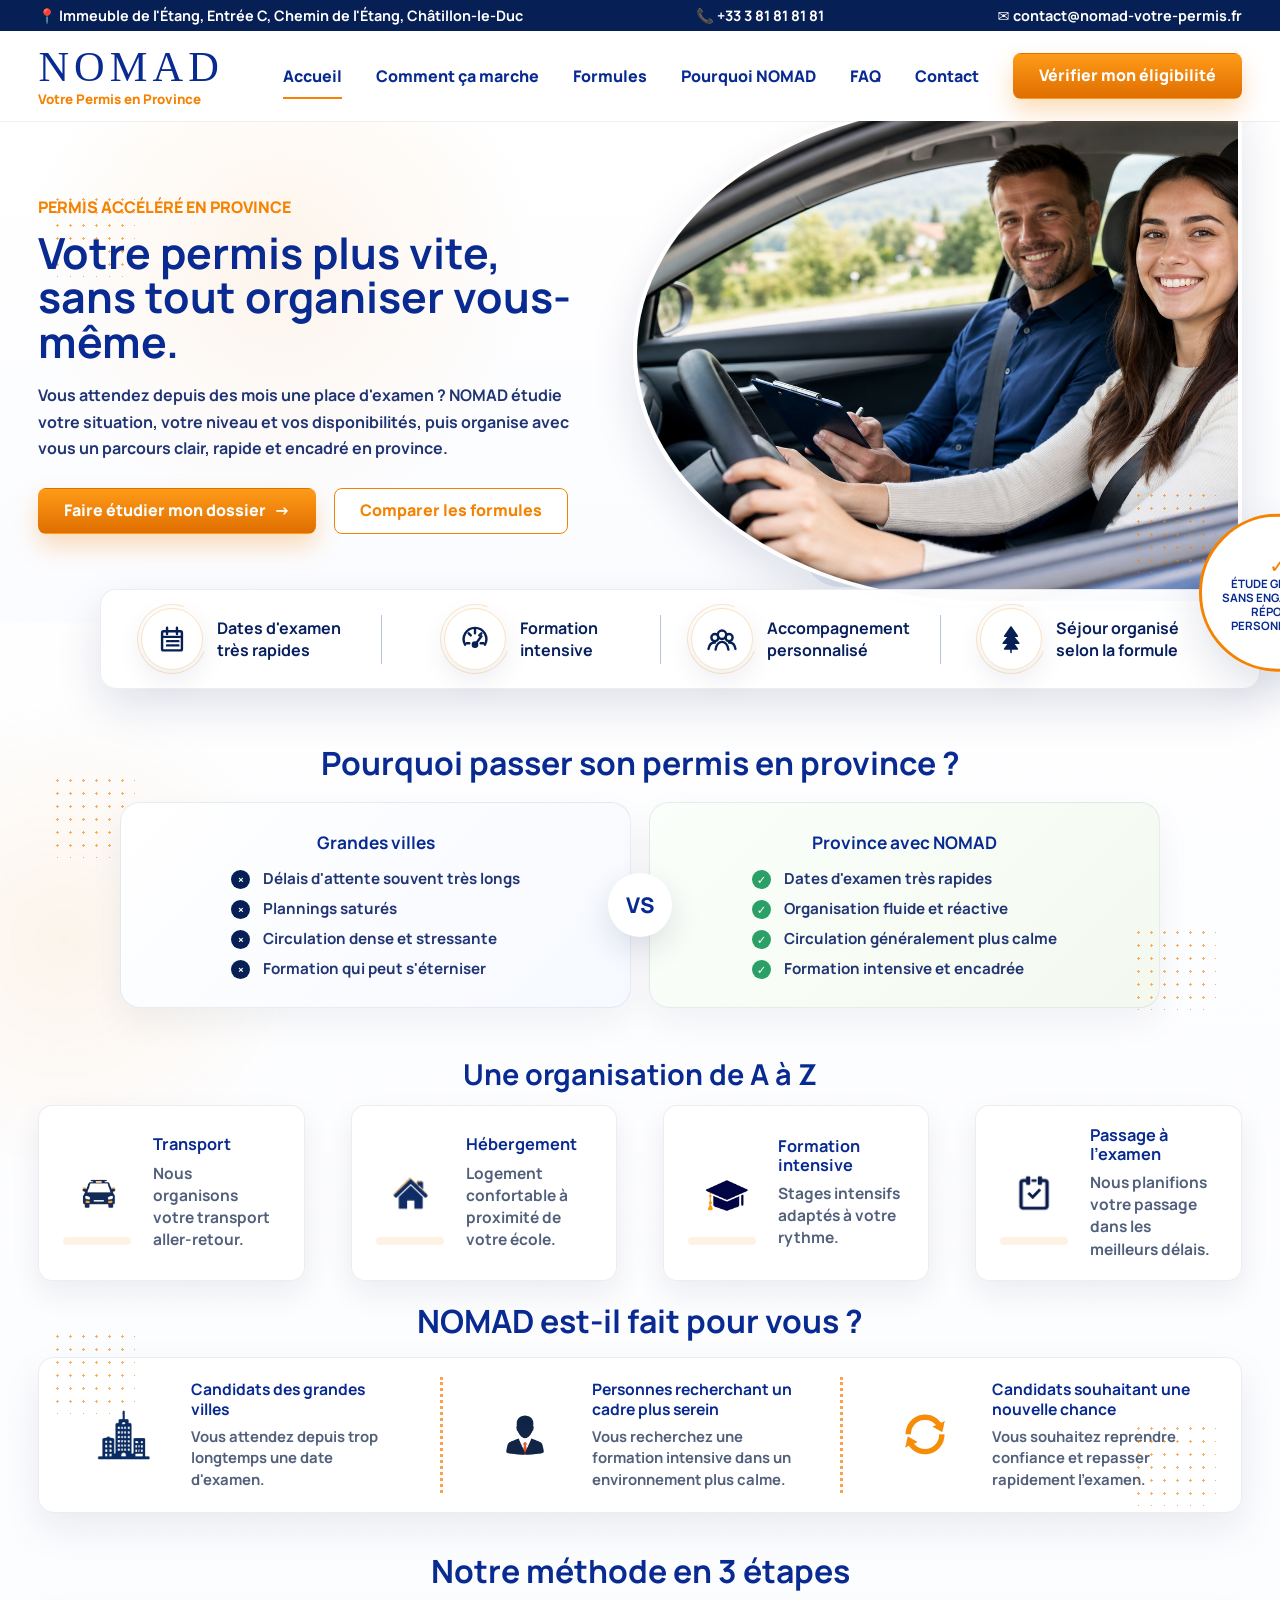
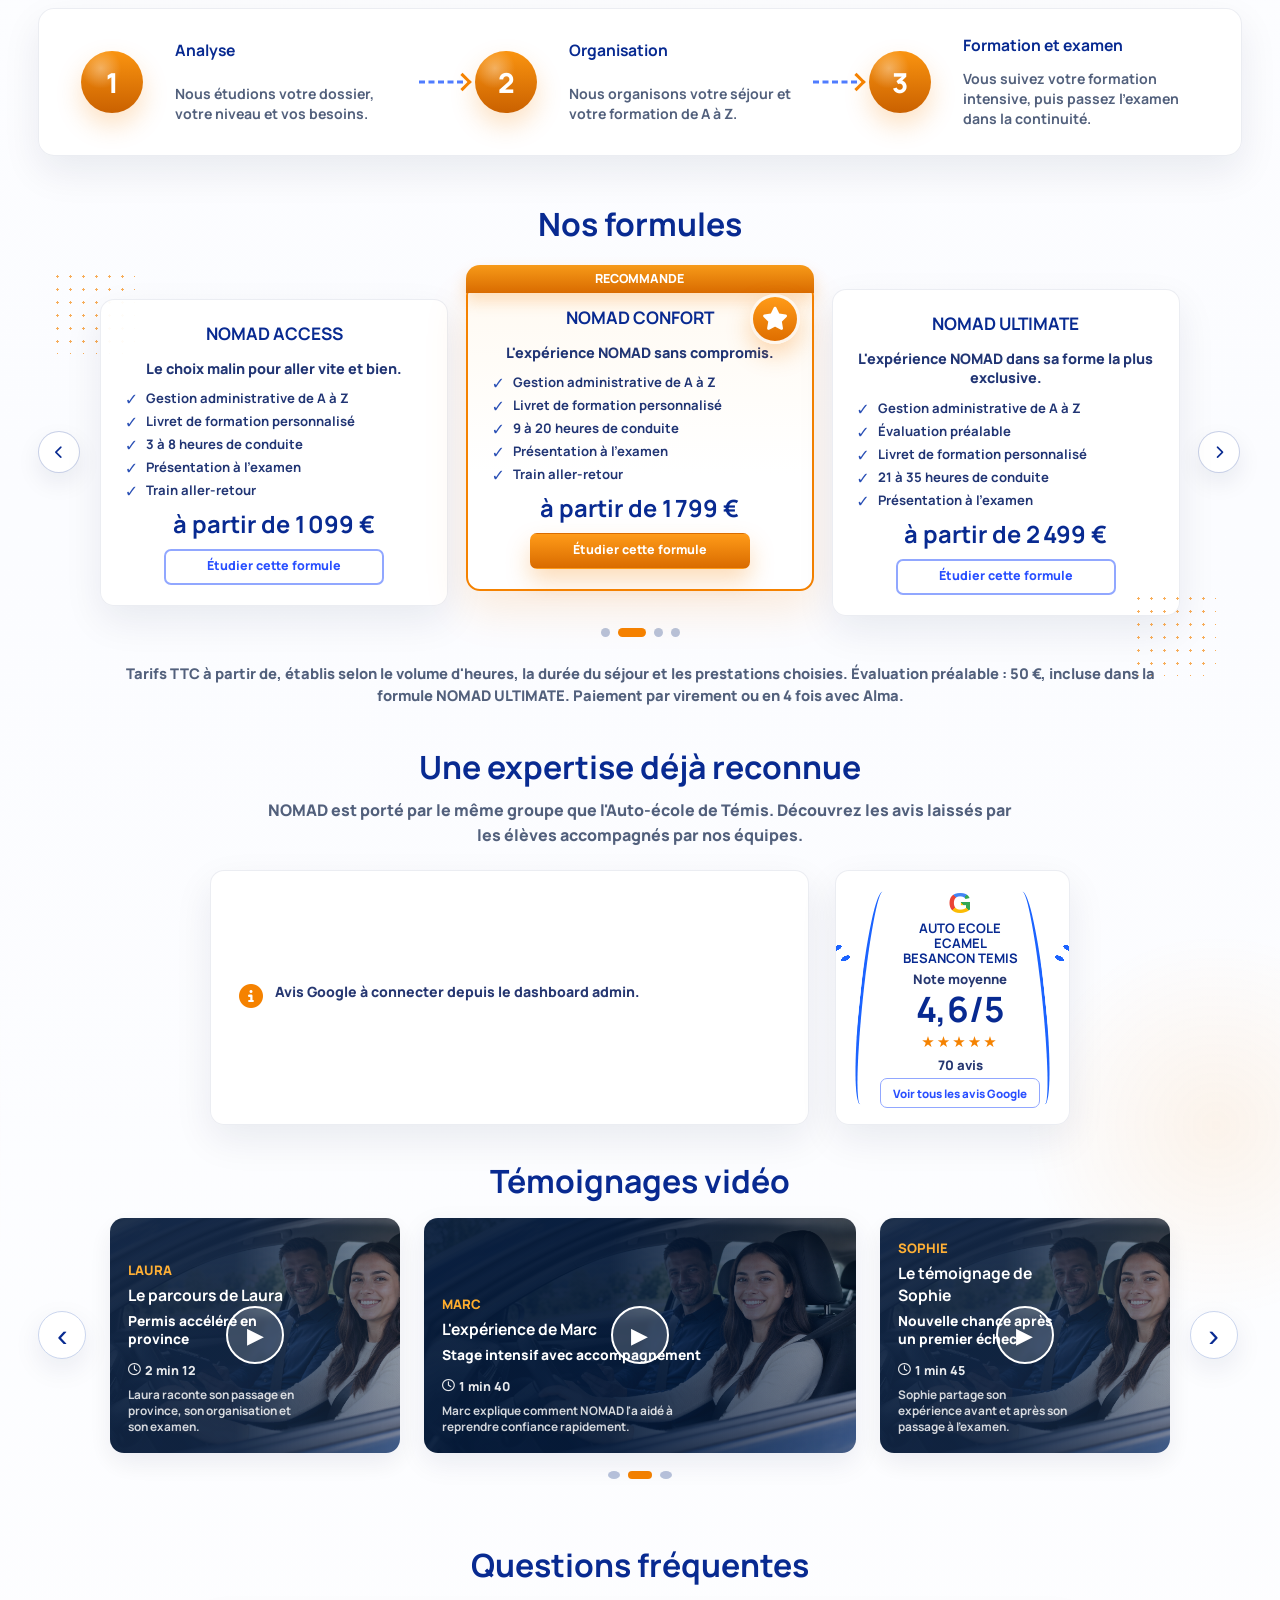
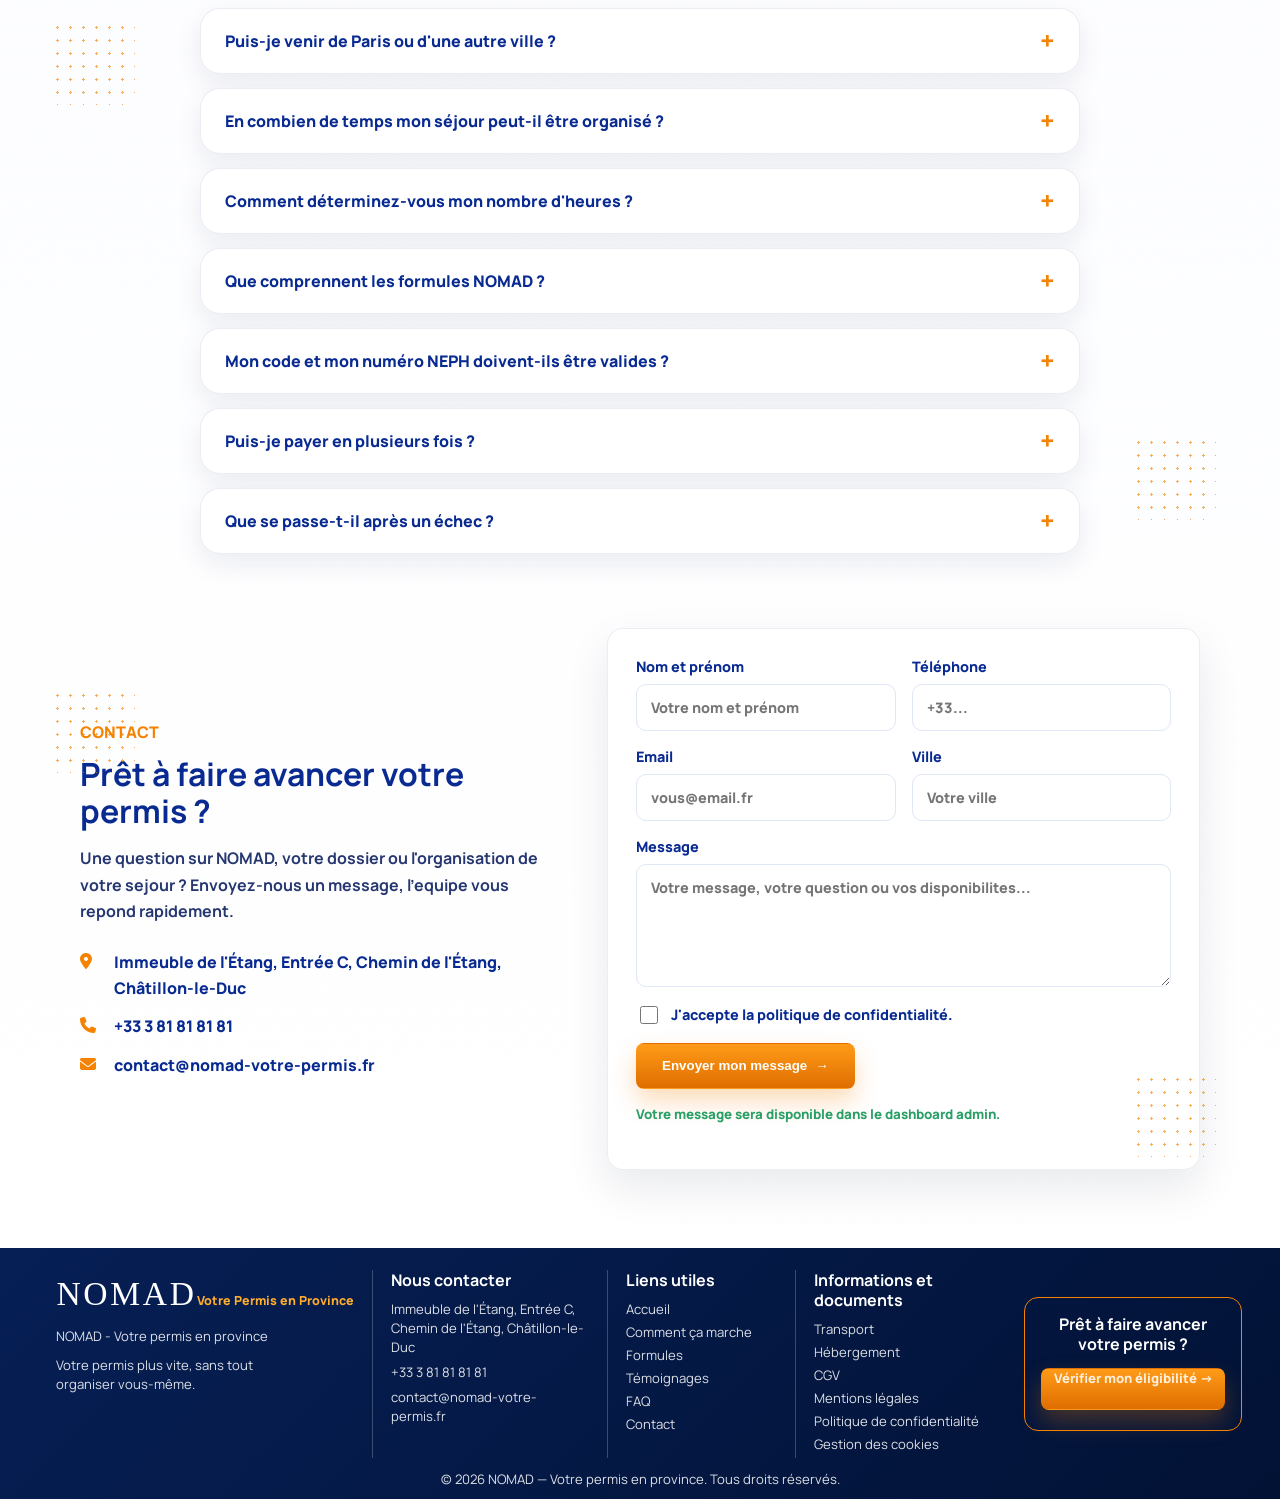
==== commit 04c789f9: "Remove video testimonials view all button" ====
--- a/index.html
+++ b/index.html
@@ -298,9 +298,6 @@
           <button class="carousel-btn" type="button" data-carousel="next" aria-label="Vidéo suivante">›</button>
         </div>
         <div class="carousel-dots" aria-label="Pagination des vidéos"></div>
-        <div class="video-actions">
-          <a class="btn btn--outline" href="#" aria-label="Voir tous les témoignages vidéo">Voir tous les témoignages</a>
-        </div>
       </div>
     </section>
 
--- a/styles.css
+++ b/styles.css
@@ -1418,7 +1418,8 @@
   border-collapse: collapse;
   min-width: 860px;
 }
-.admin-page[data-admin-page="demandes"] .admin-table {
+.admin-page[data-admin-page="demandes"] .admin-table,
+.admin-page[data-admin-page="contacts"] .admin-table {
   min-width: 0;
   table-layout: fixed;
   border-collapse: collapse;
@@ -1430,67 +1431,90 @@
 .admin-page[data-admin-page="demandes"] .admin-table th:nth-child(5) { width: 30%; }
 .admin-page[data-admin-page="demandes"] .admin-table th:nth-child(6) { width: 8%; }
 .admin-page[data-admin-page="demandes"] .admin-table th:nth-child(7) { width: 15%; }
-.admin-page[data-admin-page="demandes"] .admin-table td {
+.admin-page[data-admin-page="contacts"] .admin-table th:nth-child(1) { width: 10%; }
+.admin-page[data-admin-page="contacts"] .admin-table th:nth-child(2) { width: 14%; }
+.admin-page[data-admin-page="contacts"] .admin-table th:nth-child(3) { width: 15%; }
+.admin-page[data-admin-page="contacts"] .admin-table th:nth-child(4) { width: 37%; }
+.admin-page[data-admin-page="contacts"] .admin-table th:nth-child(5) { width: 9%; }
+.admin-page[data-admin-page="contacts"] .admin-table th:nth-child(6) { width: 15%; }
+.admin-page[data-admin-page="demandes"] .admin-table td,
+.admin-page[data-admin-page="contacts"] .admin-table td {
   padding: 16px 12px;
   background: #fff;
   border-bottom: 1px solid rgba(7, 32, 86, .1);
   vertical-align: top;
 }
-.admin-page[data-admin-page="demandes"] .admin-table tbody tr:hover td {
+.admin-page[data-admin-page="demandes"] .admin-table tbody tr:hover td,
+.admin-page[data-admin-page="contacts"] .admin-table tbody tr:hover td {
   background: #fbfcff;
 }
 .admin-page[data-admin-page="demandes"] .client-cell,
 .admin-page[data-admin-page="demandes"] .contact-cell,
-.admin-page[data-admin-page="demandes"] .plan-cell {
+.admin-page[data-admin-page="demandes"] .plan-cell,
+.admin-page[data-admin-page="contacts"] .client-cell,
+.admin-page[data-admin-page="contacts"] .contact-cell {
   line-height: 1.35;
 }
 .admin-page[data-admin-page="demandes"] .client-cell strong,
-.admin-page[data-admin-page="demandes"] .plan-cell strong {
+.admin-page[data-admin-page="demandes"] .plan-cell strong,
+.admin-page[data-admin-page="contacts"] .client-cell strong {
   display: block;
   color: var(--blue);
   font-size: 1rem;
 }
 .admin-page[data-admin-page="demandes"] .client-cell small,
 .admin-page[data-admin-page="demandes"] .plan-cell small,
-.admin-page[data-admin-page="demandes"] .contact-cell a {
+.admin-page[data-admin-page="demandes"] .contact-cell a,
+.admin-page[data-admin-page="contacts"] .client-cell small,
+.admin-page[data-admin-page="contacts"] .contact-cell a {
   display: block;
   color: var(--muted);
   font-weight: 800;
   text-decoration: none;
-}
-.admin-page[data-admin-page="demandes"] .contact-cell a:first-child {
+  overflow-wrap: anywhere;
+}
+.admin-page[data-admin-page="demandes"] .contact-cell a:first-child,
+.admin-page[data-admin-page="contacts"] .contact-cell a:first-child {
   color: var(--blue);
   font-size: 1rem;
 }
-.admin-page[data-admin-page="demandes"] .admin-table-wrap {
+.admin-page[data-admin-page="demandes"] .admin-table-wrap,
+.admin-page[data-admin-page="contacts"] .admin-table-wrap {
   overflow-x: hidden;
   padding-bottom: 2px;
 }
 .admin-page[data-admin-page="demandes"] .admin-table th,
-.admin-page[data-admin-page="demandes"] .admin-table td {
+.admin-page[data-admin-page="demandes"] .admin-table td,
+.admin-page[data-admin-page="contacts"] .admin-table th,
+.admin-page[data-admin-page="contacts"] .admin-table td {
   overflow: hidden;
 }
-.admin-page[data-admin-page="demandes"] .admin-table th {
+.admin-page[data-admin-page="demandes"] .admin-table th,
+.admin-page[data-admin-page="contacts"] .admin-table th {
   border-bottom: 1px solid var(--line);
   padding-bottom: 12px;
 }
-.admin-page[data-admin-page="demandes"] .date-cell {
+.admin-page[data-admin-page="demandes"] .date-cell,
+.admin-page[data-admin-page="contacts"] .date-cell {
   color: var(--blue);
   font-weight: 800;
   line-height: 1.35;
   white-space: normal;
 }
-.admin-page[data-admin-page="demandes"] .message-cell span {
+.admin-page[data-admin-page="demandes"] .message-cell span,
+.admin-page[data-admin-page="contacts"] .message-cell span {
   display: -webkit-box;
   -webkit-line-clamp: 2;
   -webkit-box-orient: vertical;
   max-width: 100%;
   overflow: hidden;
+  overflow-wrap: anywhere;
   word-break: break-word;
   line-height: 1.45;
   color: #16305f;
 }
-.admin-page[data-admin-page="demandes"] .message-more {
+.admin-page[data-admin-page="demandes"] .message-more,
+.admin-page[data-admin-page="contacts"] .message-more {
   display: inline-flex;
   align-items: center;
   justify-content: center;
@@ -1508,18 +1532,21 @@
   cursor: pointer;
   transition: transform .18s ease, box-shadow .18s ease, background .18s ease;
 }
-.admin-page[data-admin-page="demandes"] .message-more:hover {
+.admin-page[data-admin-page="demandes"] .message-more:hover,
+.admin-page[data-admin-page="contacts"] .message-more:hover {
   background: linear-gradient(180deg, #ff8d1f 0%, #e76f00 100%);
   color: #fff;
   box-shadow: 0 10px 22px rgba(255, 122, 0, .22);
   transform: translateY(-1px);
   text-decoration: none;
 }
-.admin-page[data-admin-page="demandes"] .message-more span {
+.admin-page[data-admin-page="demandes"] .message-more span,
+.admin-page[data-admin-page="contacts"] .message-more span {
   font-size: .95rem;
   line-height: 1;
 }
-.admin-page[data-admin-page="demandes"] .status-cell {
+.admin-page[data-admin-page="demandes"] .status-cell,
+.admin-page[data-admin-page="contacts"] .status-cell {
   vertical-align: middle;
 }
 .admin-settings-panel { margin-top: 22px; }
@@ -1693,7 +1720,8 @@
 .status-pill.done { background: #eaf8f0; color: var(--green); }
 .status-pill.progress { background: #eaf0ff; color: var(--blue); }
 .table-actions { display: flex; gap: 8px; flex-wrap: wrap; }
-.admin-page[data-admin-page="demandes"] .table-actions {
+.admin-page[data-admin-page="demandes"] .table-actions,
+.admin-page[data-admin-page="contacts"] .table-actions {
   display: grid;
   grid-template-columns: repeat(2, minmax(0, max-content));
   align-items: start;
@@ -1717,7 +1745,9 @@
   cursor: pointer;
 }
 .admin-page[data-admin-page="demandes"] .table-actions button,
-.admin-page[data-admin-page="demandes"] .table-actions a {
+.admin-page[data-admin-page="demandes"] .table-actions a,
+.admin-page[data-admin-page="contacts"] .table-actions button,
+.admin-page[data-admin-page="contacts"] .table-actions a {
   min-height: 30px;
   padding: 0 10px;
   min-width: 0;
@@ -1726,11 +1756,14 @@
   font-size: .74rem;
 }
 .admin-page[data-admin-page="demandes"] .table-actions [data-action="progress"],
-.admin-page[data-admin-page="demandes"] .table-actions [data-action="done"] {
+.admin-page[data-admin-page="demandes"] .table-actions [data-action="done"],
+.admin-page[data-admin-page="contacts"] .table-actions [data-contact-action="progress"],
+.admin-page[data-admin-page="contacts"] .table-actions [data-contact-action="done"] {
   background: #f4f7ff;
   border-color: #d9e3ff;
 }
-.admin-page[data-admin-page="demandes"] .table-actions [data-action="delete"] {
+.admin-page[data-admin-page="demandes"] .table-actions [data-action="delete"],
+.admin-page[data-admin-page="contacts"] .table-actions [data-contact-action="delete"] {
   color: #b12b1b;
   background: #fff7f5;
   border-color: rgba(177, 43, 27, .22);
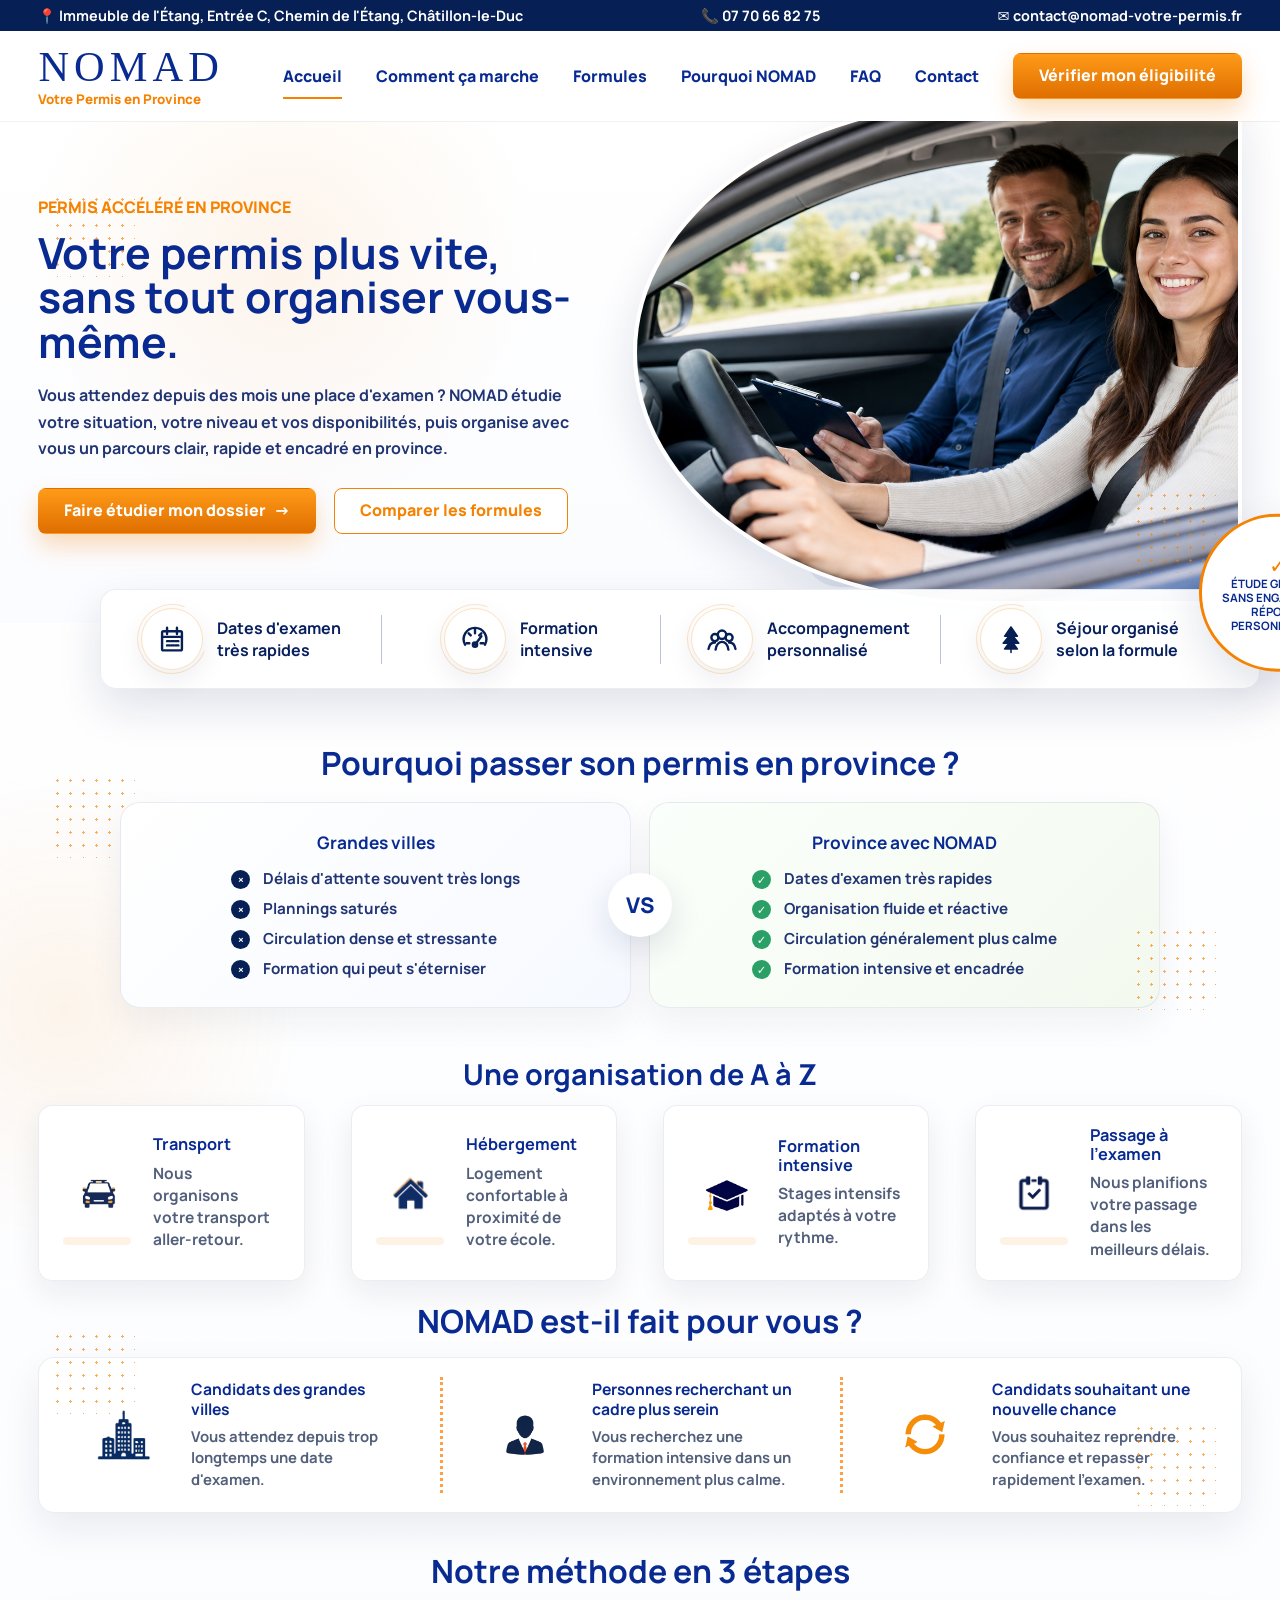
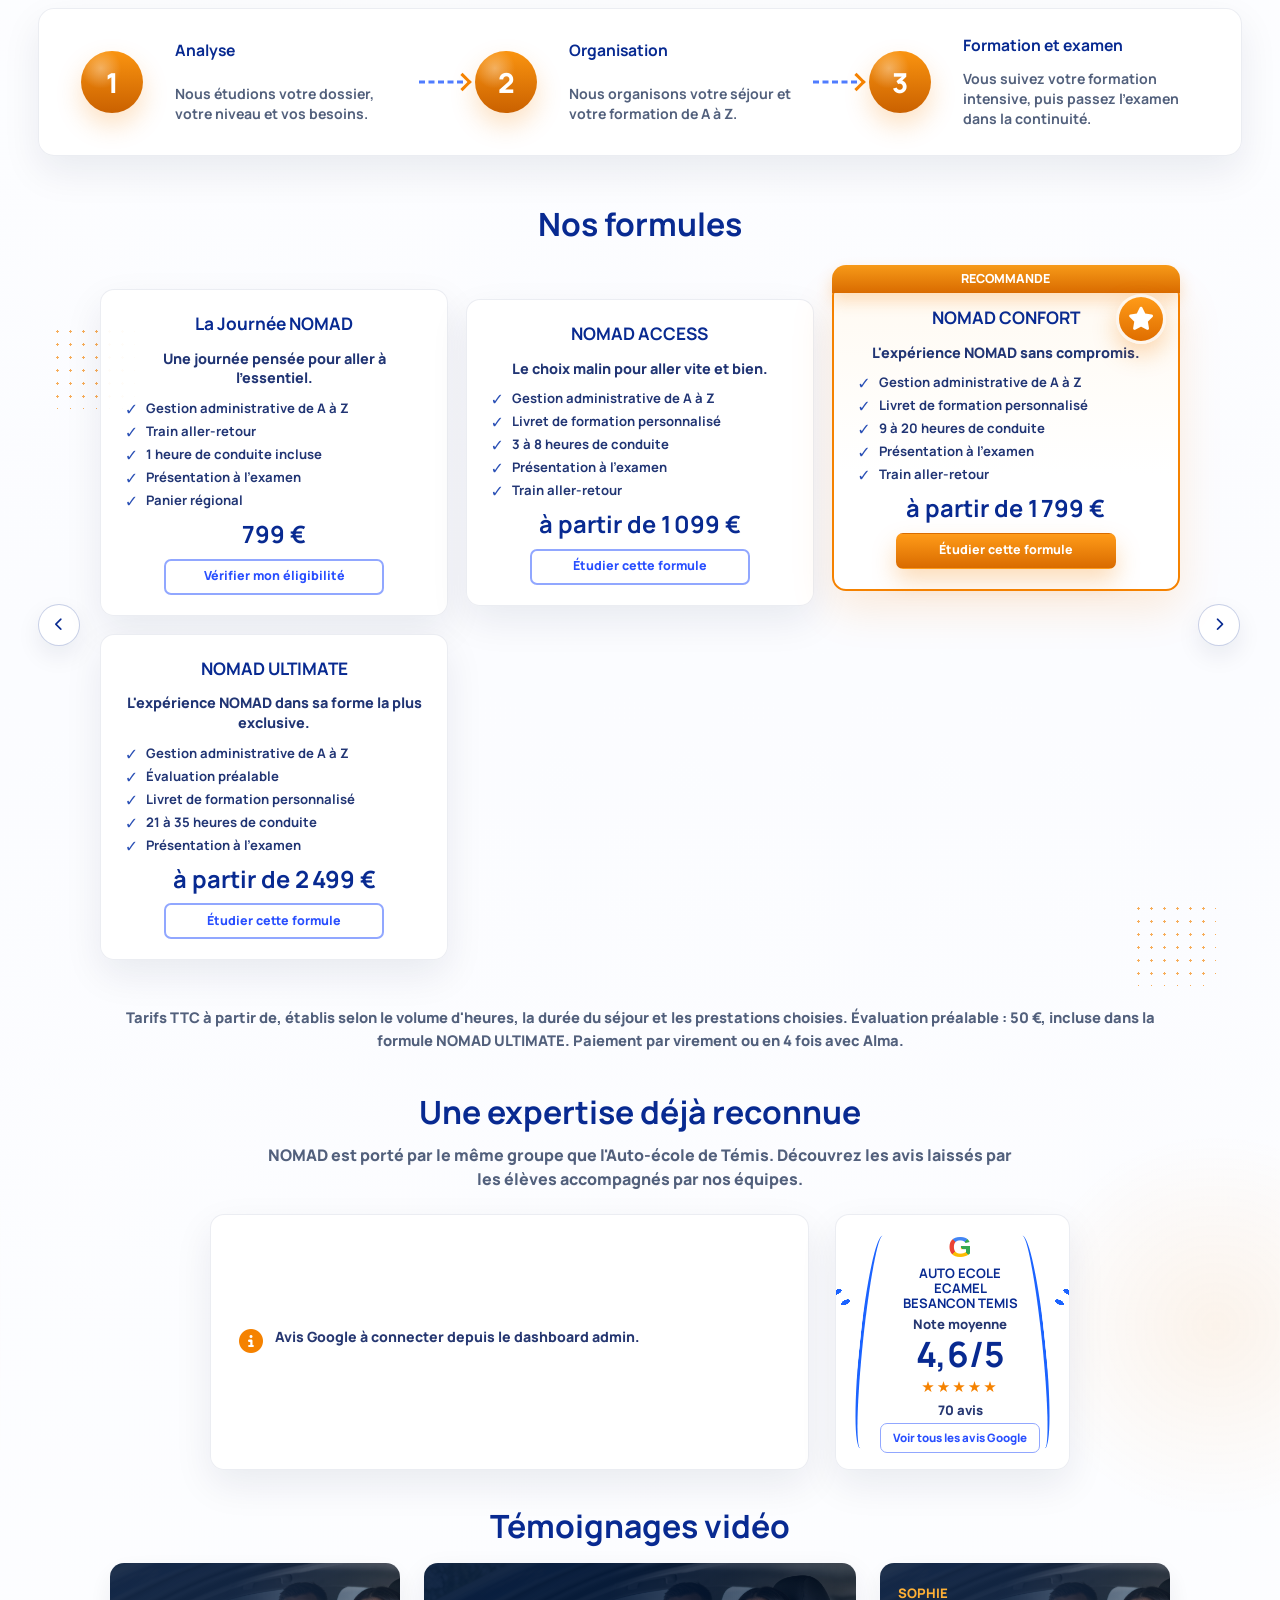
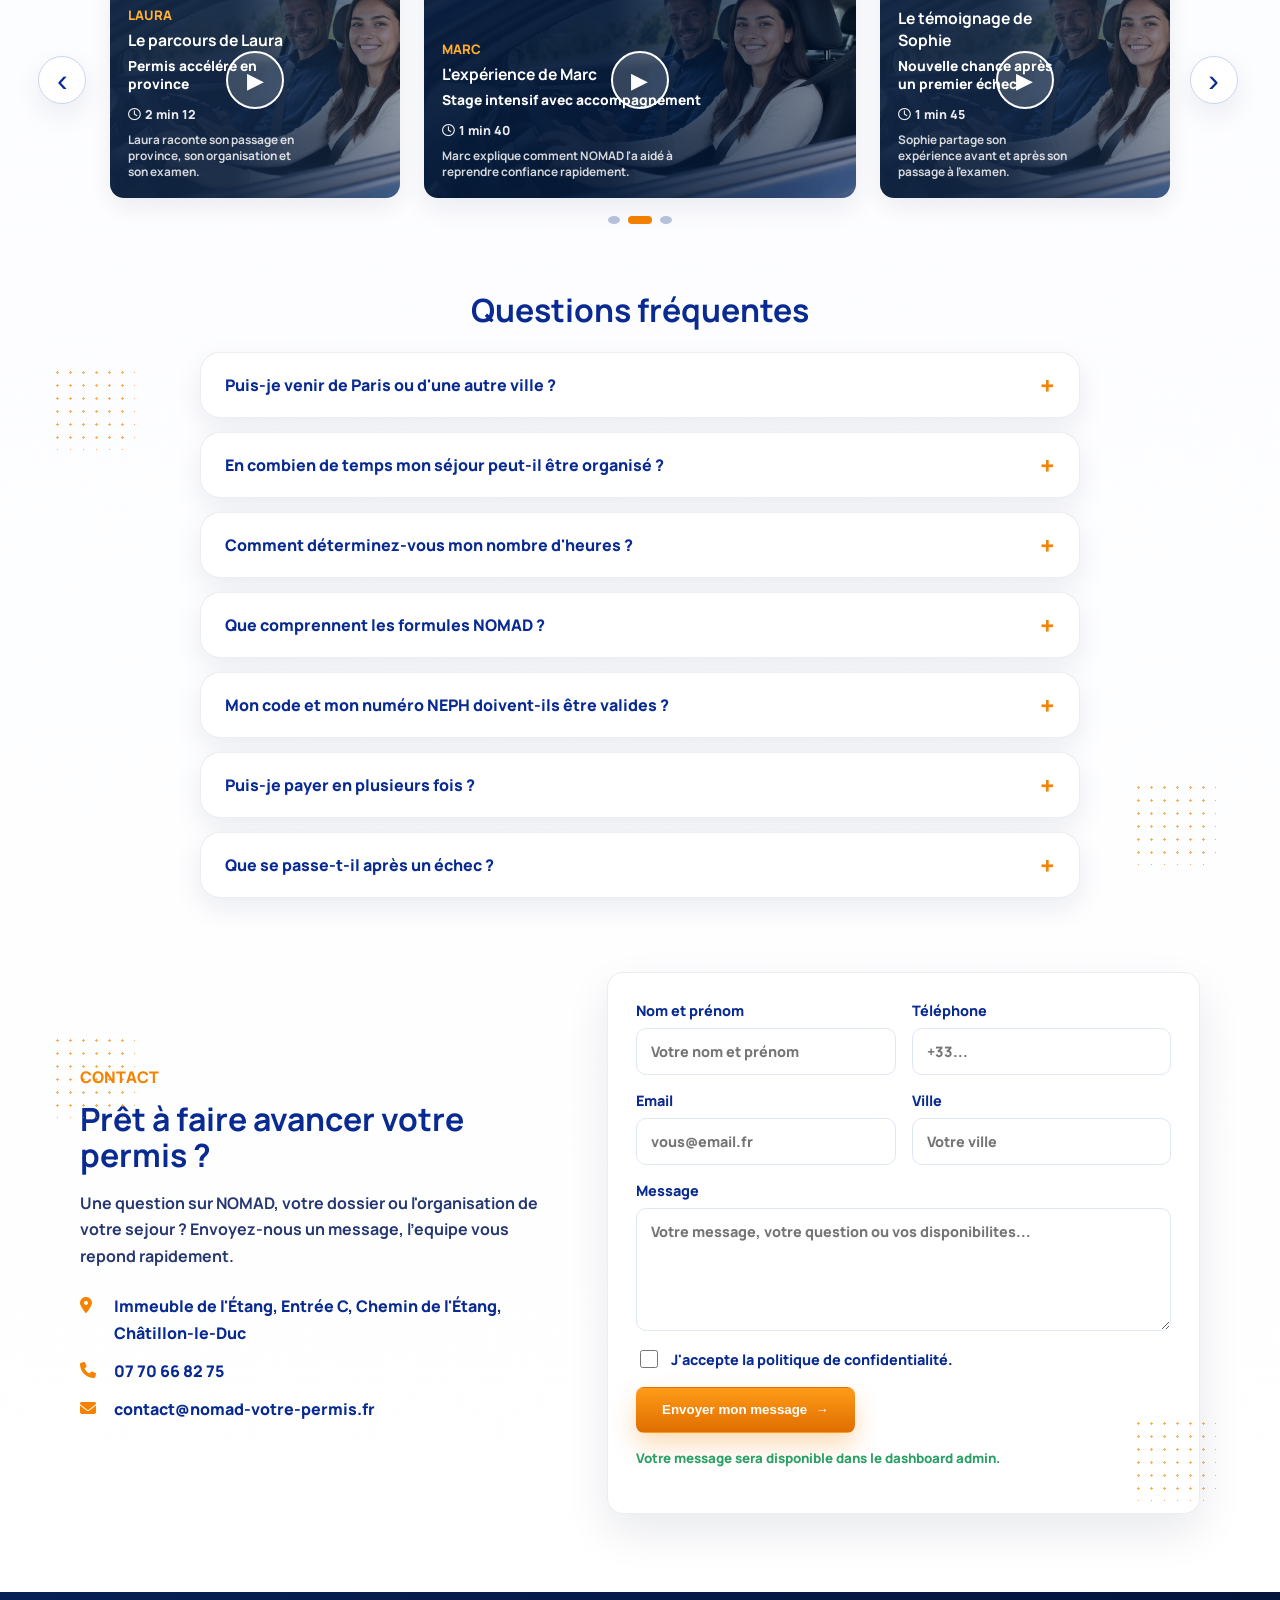
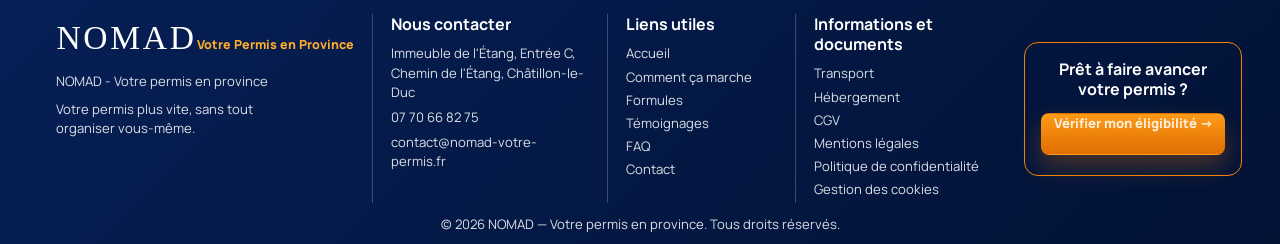
==== commit 7d4370a0: "Update contact phone number" ====
--- a/index.html
+++ b/index.html
@@ -17,7 +17,7 @@
   <div class="topbar">
     <div class="container topbar__inner" aria-label="Coordonnées">
       <span>📍 <span data-site-address>Immeuble de l'Étang, Entrée C, Chemin de l'Étang, Châtillon-le-Duc</span></span>
-      <span>📞 <span data-site-phone>+33 3 81 81 81 81</span></span>
+      <span>📞 <span data-site-phone>07 70 66 82 75</span></span>
       <span>✉ <span data-site-email>contact@nomad-votre-permis.fr</span></span>
     </div>
   </div>
@@ -345,7 +345,7 @@
           <p>Une question sur NOMAD, votre dossier ou l'organisation de votre séjour ? Envoyez-nous un message, l'équipe vous répond rapidement.</p>
           <div class="contact-details">
             <p><i class="fa-solid fa-location-dot" aria-hidden="true"></i> <span data-site-address>Immeuble de l'Étang, Entrée C, Chemin de l'Étang, Châtillon-le-Duc</span></p>
-            <p><i class="fa-solid fa-phone" aria-hidden="true"></i> <span data-site-phone>+33 3 81 81 81 81</span></p>
+            <p><i class="fa-solid fa-phone" aria-hidden="true"></i> <span data-site-phone>07 70 66 82 75</span></p>
             <p><i class="fa-solid fa-envelope" aria-hidden="true"></i> <span data-site-email>contact@nomad-votre-permis.fr</span></p>
           </div>
         </div>
@@ -387,7 +387,7 @@
       <div class="footer-column">
         <h3>Nous contacter</h3>
         <p data-site-address>Immeuble de l'Étang, Entrée C, Chemin de l'Étang, Châtillon-le-Duc</p>
-        <p data-site-phone>+33 3 81 81 81 81</p>
+        <p data-site-phone>07 70 66 82 75</p>
         <p data-site-email>contact@nomad-votre-permis.fr</p>
       </div>
       <div class="footer-column">
@@ -467,6 +467,7 @@
     </div>
   </div>
 
+  <script src="db-sync.js"></script>
   <script src="script.js"></script>
 </body>
 </html>
--- a/styles.css
+++ b/styles.css
@@ -498,8 +498,8 @@
 }
 .pricing-grid {
   display: grid;
-  grid-template-columns: repeat(3, minmax(250px, 1fr));
-  gap: clamp(42px, 5vw, 92px);
+  grid-template-columns: repeat(4, minmax(230px, 1fr));
+  gap: clamp(18px, 2.2vw, 34px);
   align-items: center;
   width: 100%;
   max-width: none;
@@ -507,6 +507,7 @@
 }
 .pricing-grid[data-count="1"] { grid-template-columns: minmax(260px, 360px); justify-content: center; }
 .pricing-grid[data-count="2"] { grid-template-columns: repeat(2, minmax(250px, 340px)); justify-content: center; }
+.pricing-grid[data-count="3"] { grid-template-columns: repeat(3, minmax(250px, 360px)); justify-content: center; }
 .pricing-nav {
   width: 42px;
   aspect-ratio: 1;
@@ -538,7 +539,7 @@
   background: var(--orange);
 }
 .price-card {
-  padding: 24px 34px 18px;
+  padding: 24px 24px 18px;
   text-align: center;
   position: relative;
   min-height: 0;
@@ -565,7 +566,7 @@
   grid-column: auto;
   max-width: none;
   margin: 0;
-  padding: 24px 34px 18px;
+  padding: 24px 24px 18px;
   border-color: rgba(7,32,86,.08);
   background: rgba(255,255,255,.96);
 }
@@ -1660,7 +1661,7 @@
   accent-color: var(--orange);
 }
 .admin-form--formulas {
-  grid-template-columns: repeat(3, minmax(0, 1fr));
+  grid-template-columns: 1fr;
   align-items: stretch;
 }
 .admin-form--formulas fieldset {
@@ -1670,6 +1671,66 @@
   padding: 16px;
   display: grid;
   gap: 12px;
+}
+.admin-form--formulas .formula-editor-card {
+  position: relative;
+  padding: 18px;
+  border-radius: 18px;
+  background: #fff;
+}
+.formula-card-summary {
+  display: grid;
+  grid-template-columns: minmax(0, 1fr) auto;
+  align-items: center;
+  gap: 20px;
+  padding-right: 112px;
+}
+.formula-card-kicker {
+  display: inline-flex;
+  width: fit-content;
+  margin-bottom: 8px;
+  padding: 5px 10px;
+  border-radius: 999px;
+  background: #fff4e8;
+  color: #d96500;
+  font-size: .78rem;
+  font-weight: 900;
+}
+.formula-card-summary h3 {
+  margin: 0 0 6px;
+  color: var(--blue);
+  font-size: 1.15rem;
+}
+.formula-card-summary p {
+  margin: 0;
+  color: var(--muted);
+  font-weight: 800;
+}
+.formula-card-side {
+  display: grid;
+  justify-items: end;
+  gap: 10px;
+  min-width: 190px;
+}
+.formula-card-side strong {
+  color: var(--blue);
+  font-size: 1.25rem;
+}
+.btn--small {
+  min-height: 34px;
+  padding: 8px 16px;
+  font-size: .86rem;
+}
+.formula-fields {
+  display: none;
+  grid-template-columns: repeat(3, minmax(0, 1fr));
+  gap: 12px;
+  margin-top: 18px;
+  padding-top: 18px;
+  border-top: 1px solid var(--line);
+}
+.formula-editor-card.is-editing .formula-fields {
+  display: grid;
 }
 .admin-form--formulas legend {
   padding: 0 8px;
@@ -1698,6 +1759,7 @@
 }
 .admin-checkbox input { width: auto; }
 .admin-form .btn { min-height: 44px; align-self: end; }
+.admin-form .btn.btn--small { min-height: 34px; }
 .admin-table th,
 .admin-table td {
   padding: 13px 12px;
@@ -2237,6 +2299,12 @@
   .admin-form--users,
   .admin-form--roles,
   .admin-form--formulas { grid-template-columns: 1fr; }
+  .formula-card-summary,
+  .formula-fields {
+    grid-template-columns: 1fr;
+    padding-right: 0;
+  }
+  .formula-card-side { justify-items: start; }
   .admin-form__full,
   .admin-form--videos textarea,
   .video-upload-meta { grid-column: auto; }
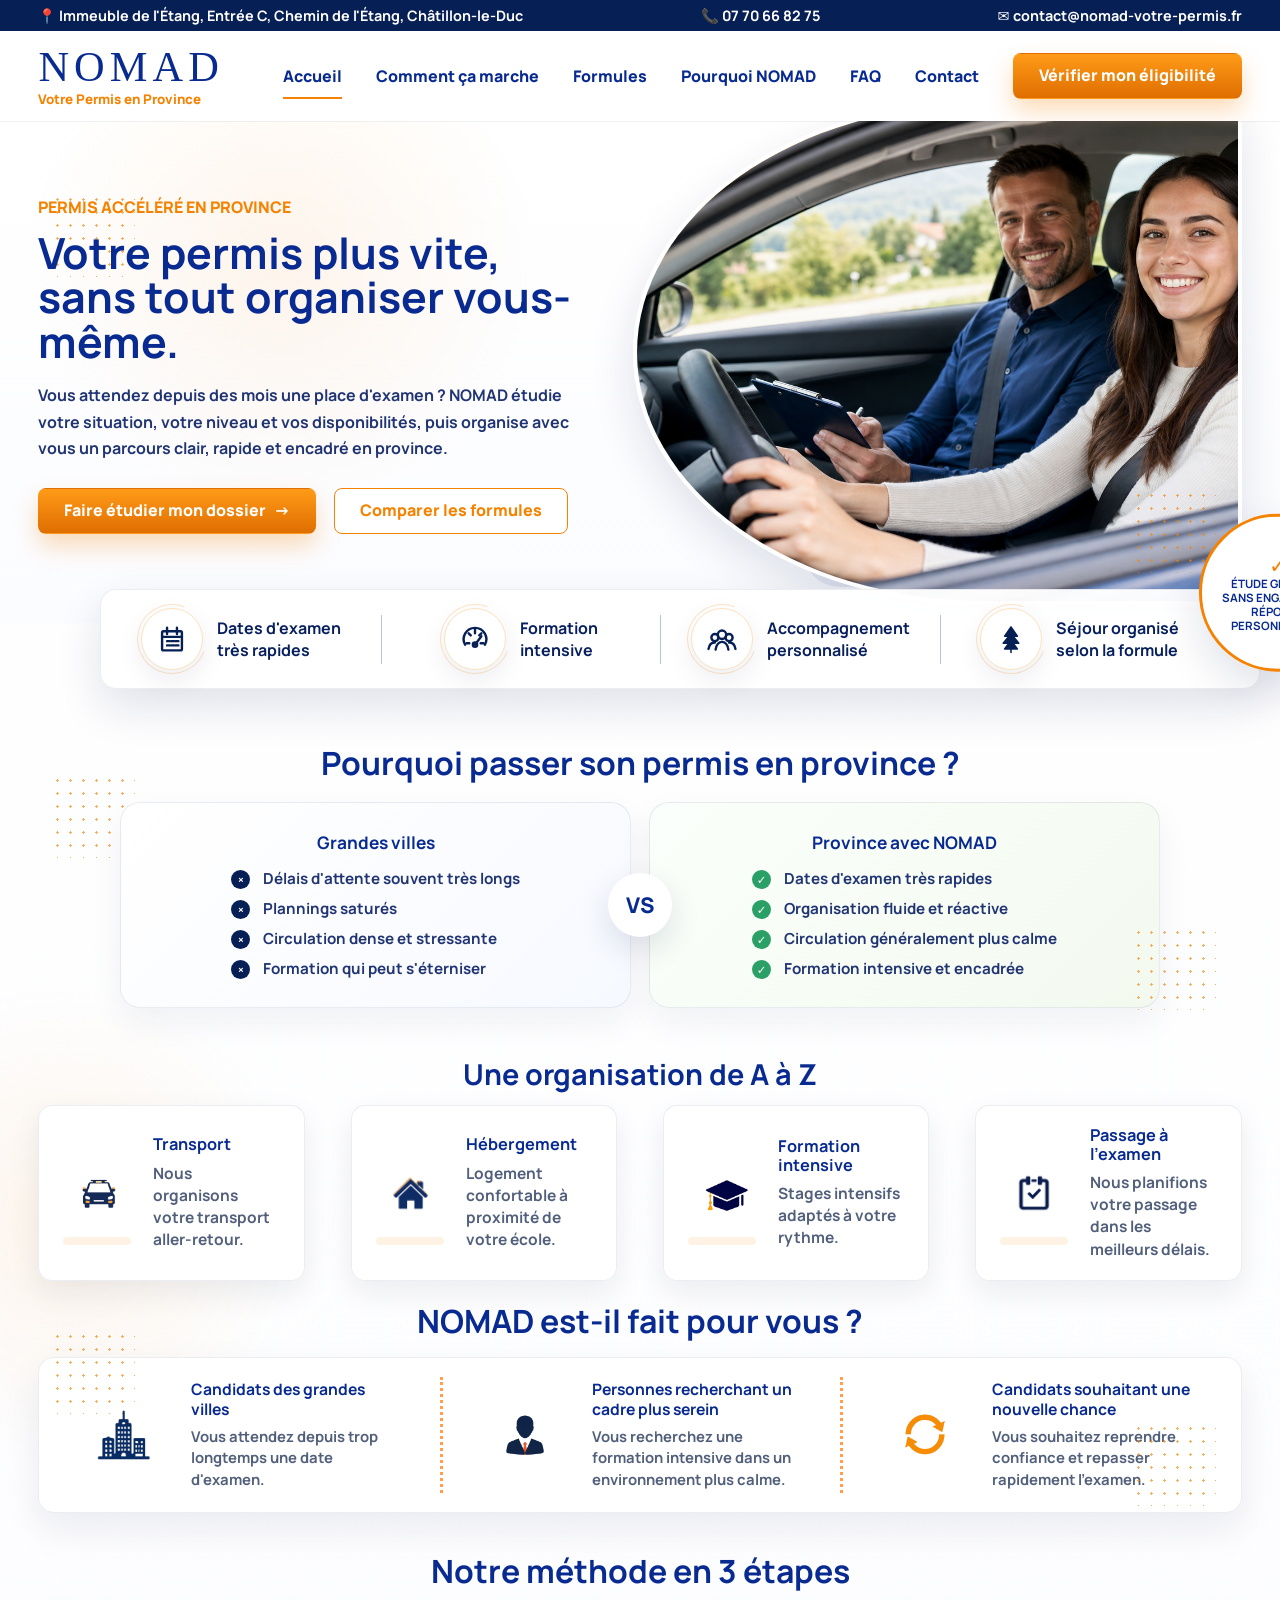
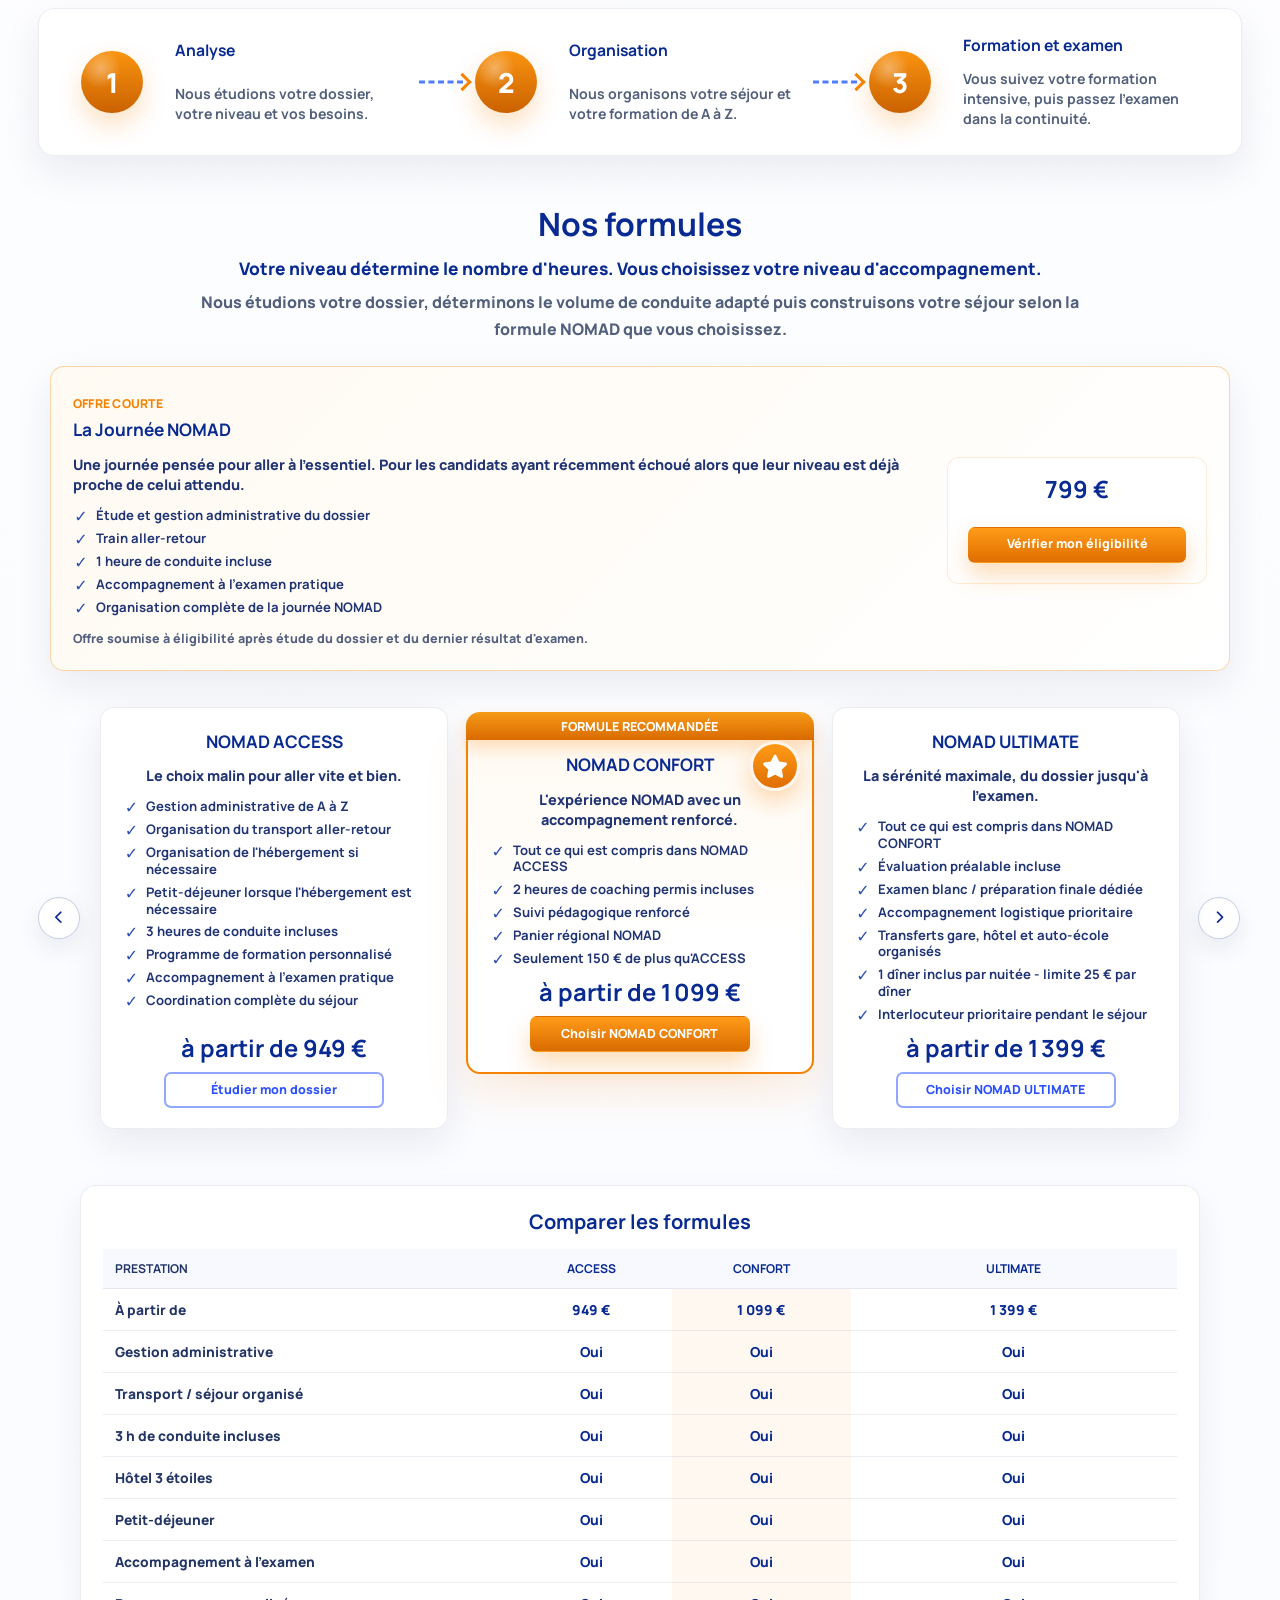
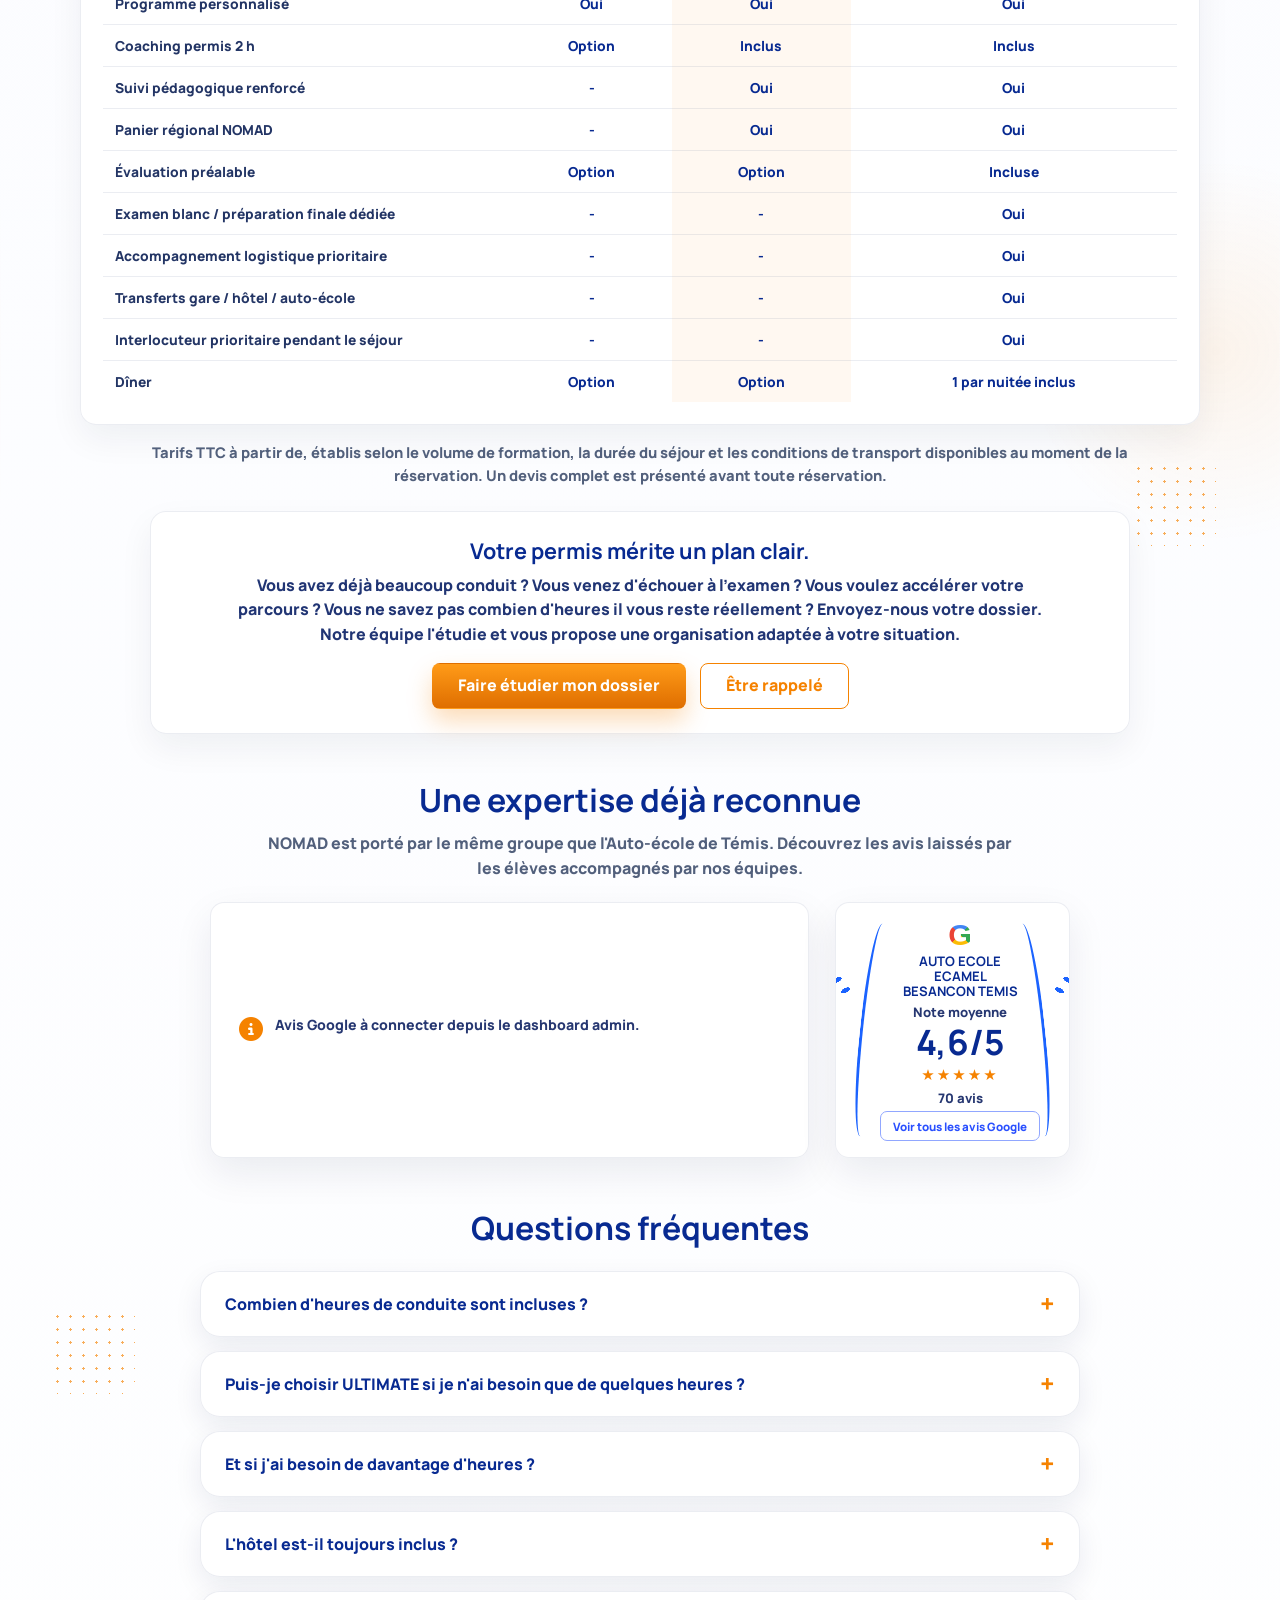
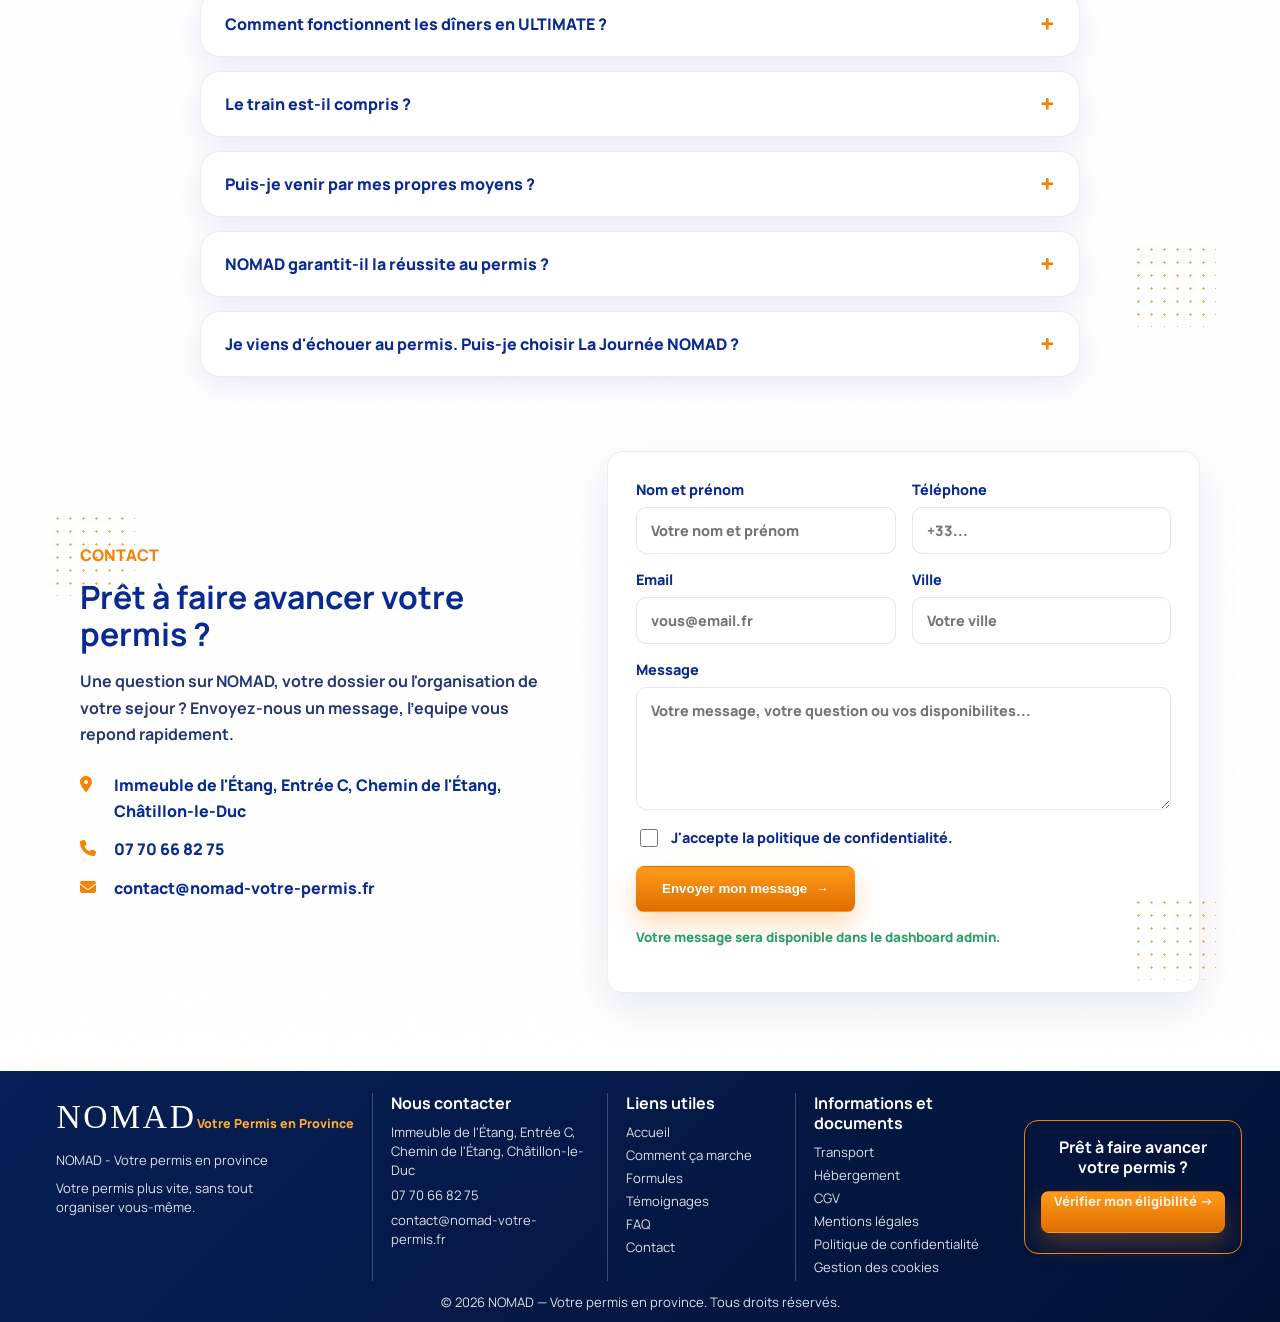
==== commit cb9b1a98: "Apply responsible offer content" ====
--- a/index.html
+++ b/index.html
@@ -192,77 +192,56 @@
     <section class="pricing section-decor" id="formules">
       <div class="container">
         <h2>Nos formules</h2>
+        <div class="pricing-intro">
+          <p class="pricing-intro__lead">Votre niveau détermine le nombre d'heures. Vous choisissez votre niveau d'accompagnement.</p>
+          <p>Nous étudions votre dossier, déterminons le volume de conduite adapté puis construisons votre séjour selon la formule NOMAD que vous choisissez.</p>
+        </div>
+        <div class="day-offer" id="day-offer"></div>
         <div class="pricing-carousel" aria-label="Carrousel des formules">
           <button class="pricing-nav pricing-nav--prev" type="button" data-pricing-action="prev" aria-label="Formules précédentes">
             <i class="fa-solid fa-chevron-left" aria-hidden="true"></i>
           </button>
           <div class="pricing-grid" id="pricing-grid">
-          <article class="price-card price-card--day" data-formula-key="journee">
-            <h3>La Journée NOMAD</h3>
-            <p>Une journée pensée pour aller à l'essentiel.</p>
-            <ul class="check-list check-list--plain">
-              <li>Gestion administrative de A à Z</li>
-              <li>Train aller-retour</li>
-              <li>1 heure de conduite incluse</li>
-              <li>Présentation à l'examen</li>
-              <li>Panier régional</li>
-            </ul>
-            <strong class="price">799 €</strong>
-            <a class="btn btn--primary js-plan-select" href="#inscription" data-plan="La Journée NOMAD" data-price="799">Vérifier mon éligibilité</a>
-          </article>
           <article class="price-card" data-formula-key="access">
             <h3>NOMAD ACCESS</h3>
             <p>Le choix malin pour aller vite et bien.</p>
             <ul class="check-list check-list--plain">
               <li>Gestion administrative de A à Z</li>
-              <li>Livret de formation personnalisé</li>
-              <li>3 à 8 heures de conduite</li>
-              <li>Présentation à l'examen</li>
-              <li>Train aller-retour</li>
-              <li>Hôtel 3 étoiles : 0 à 1 nuitée</li>
-              <li>Petit déjeuner inclus dans la limite de 10 €</li>
-              <li>Options : dîner 19 €/jour ; coaching permis 150 €</li>
+              <li>Organisation du transport aller-retour</li>
+              <li>Organisation de l'hébergement si nécessaire</li>
+              <li>3 heures de conduite incluses</li>
+              <li>Programme de formation personnalisé</li>
+            </ul>
+            <strong class="price">à partir de 949 €</strong>
+            <a class="btn btn--outline js-plan-select" href="#inscription" data-plan="NOMAD ACCESS" data-price="949">Étudier mon dossier</a>
+          </article>
+          <article class="price-card price-card--featured" data-formula-key="confort">
+            <div class="recommended">Formule recommandée</div>
+            <div class="star" aria-hidden="true"><i class="fa-solid fa-star"></i></div>
+            <h3>NOMAD CONFORT</h3>
+            <p>L'expérience NOMAD avec un accompagnement renforcé.</p>
+            <ul class="check-list check-list--plain">
+              <li>Tout ce qui est compris dans NOMAD ACCESS</li>
+              <li>2 heures de coaching permis incluses</li>
+              <li>Suivi pédagogique renforcé</li>
+              <li>Panier régional NOMAD</li>
+              <li>Seulement 150 € de plus qu'ACCESS</li>
             </ul>
             <strong class="price">à partir de 1 099 €</strong>
-            <a class="btn btn--outline js-plan-select" href="#inscription" data-plan="NOMAD ACCESS" data-price="1099">Étudier cette formule</a>
-          </article>
-          <article class="price-card price-card--featured" data-formula-key="confort">
-            <div class="recommended">Recommandé</div>
-            <div class="star" aria-hidden="true"><i class="fa-solid fa-star"></i></div>
-            <h3>NOMAD CONFORT</h3>
-            <p>L'expérience NOMAD sans compromis.</p>
-            <ul class="check-list check-list--plain">
-              <li>Gestion administrative de A à Z</li>
-              <li>Livret de formation personnalisé</li>
-              <li>9 à 20 heures de conduite</li>
-              <li>Présentation à l'examen</li>
-              <li>Train aller-retour</li>
-              <li>Hôtel 3 étoiles : 2 à 5 nuitées</li>
-              <li>Petits déjeuners inclus dans la limite de 10 €/jour</li>
-              <li>Panier régional</li>
-              <li>Options : dîner 19 €/jour ; coaching permis 150 €</li>
-            </ul>
-            <strong class="price">à partir de 1 799 €</strong>
-            <a class="btn btn--primary js-plan-select" href="#inscription" data-plan="NOMAD CONFORT" data-price="1799">Étudier cette formule</a>
+            <a class="btn btn--primary js-plan-select" href="#inscription" data-plan="NOMAD CONFORT" data-price="1099">Choisir NOMAD CONFORT</a>
           </article>
           <article class="price-card" data-formula-key="ultimate">
             <h3>NOMAD ULTIMATE</h3>
-            <p>L'expérience NOMAD dans sa forme la plus exclusive.</p>
+            <p>La sérénité maximale, du dossier jusqu'à l'examen.</p>
             <ul class="check-list check-list--plain">
-              <li>Gestion administrative de A à Z</li>
-              <li>Évaluation préalable</li>
-              <li>Livret de formation personnalisé</li>
-              <li>21 à 35 heures de conduite</li>
-              <li>Présentation à l'examen</li>
-              <li>Train aller-retour</li>
-              <li>Hôtel 3 étoiles : 5 à 8 nuitées</li>
-              <li>Petits déjeuners inclus dans la limite de 10 €/jour</li>
-              <li>Dîners inclus dans la limite de 25 €/jour</li>
-              <li>2 heures de coaching permis</li>
-              <li>Panier régional</li>
+              <li>Tout ce qui est compris dans NOMAD CONFORT</li>
+              <li>Évaluation préalable incluse</li>
+              <li>Examen blanc / préparation finale dédiée</li>
+              <li>Accompagnement logistique prioritaire</li>
+              <li>1 dîner inclus par nuitée - limite 25 € par dîner</li>
             </ul>
-            <strong class="price">à partir de 2 499 €</strong>
-            <a class="btn btn--outline js-plan-select" href="#inscription" data-plan="NOMAD ULTIMATE" data-price="2499">Étudier cette formule</a>
+            <strong class="price">à partir de 1 399 €</strong>
+            <a class="btn btn--outline js-plan-select" href="#inscription" data-plan="NOMAD ULTIMATE" data-price="1399">Choisir NOMAD ULTIMATE</a>
           </article>
           </div>
           <button class="pricing-nav pricing-nav--next" type="button" data-pricing-action="next" aria-label="Formules suivantes">
@@ -270,7 +249,49 @@
           </button>
         </div>
         <div class="pricing-dots" id="pricing-dots" aria-hidden="true"></div>
-        <p class="pricing-note">Tarifs TTC à partir de, établis selon le volume d'heures, la durée du séjour et les prestations choisies. Évaluation préalable : 50 €, incluse dans la formule NOMAD ULTIMATE. Paiement par virement ou en 4 fois avec Alma.</p>
+        <div class="formula-comparator" aria-label="Comparateur des formules NOMAD">
+          <h3>Comparer les formules</h3>
+          <div class="formula-comparator__table">
+            <table>
+              <thead>
+                <tr>
+                  <th>Prestation</th>
+                  <th>ACCESS</th>
+                  <th>CONFORT</th>
+                  <th>ULTIMATE</th>
+                </tr>
+              </thead>
+              <tbody>
+                <tr><td>À partir de</td><td>949 €</td><td>1 099 €</td><td>1 399 €</td></tr>
+                <tr><td>Gestion administrative</td><td>Oui</td><td>Oui</td><td>Oui</td></tr>
+                <tr><td>Transport / séjour organisé</td><td>Oui</td><td>Oui</td><td>Oui</td></tr>
+                <tr><td>3 h de conduite incluses</td><td>Oui</td><td>Oui</td><td>Oui</td></tr>
+                <tr><td>Hôtel 3 étoiles</td><td>Oui</td><td>Oui</td><td>Oui</td></tr>
+                <tr><td>Petit-déjeuner</td><td>Oui</td><td>Oui</td><td>Oui</td></tr>
+                <tr><td>Accompagnement à l'examen</td><td>Oui</td><td>Oui</td><td>Oui</td></tr>
+                <tr><td>Programme personnalisé</td><td>Oui</td><td>Oui</td><td>Oui</td></tr>
+                <tr><td>Coaching permis 2 h</td><td>Option</td><td>Inclus</td><td>Inclus</td></tr>
+                <tr><td>Suivi pédagogique renforcé</td><td>-</td><td>Oui</td><td>Oui</td></tr>
+                <tr><td>Panier régional NOMAD</td><td>-</td><td>Oui</td><td>Oui</td></tr>
+                <tr><td>Évaluation préalable</td><td>Option</td><td>Option</td><td>Incluse</td></tr>
+                <tr><td>Examen blanc / préparation finale dédiée</td><td>-</td><td>-</td><td>Oui</td></tr>
+                <tr><td>Accompagnement logistique prioritaire</td><td>-</td><td>-</td><td>Oui</td></tr>
+                <tr><td>Transferts gare / hôtel / auto-école</td><td>-</td><td>-</td><td>Oui</td></tr>
+                <tr><td>Interlocuteur prioritaire pendant le séjour</td><td>-</td><td>-</td><td>Oui</td></tr>
+                <tr><td>Dîner</td><td>Option</td><td>Option</td><td>1 par nuitée inclus</td></tr>
+              </tbody>
+            </table>
+          </div>
+        </div>
+        <p class="pricing-note">Tarifs TTC à partir de, établis selon le volume de formation, la durée du séjour et les conditions de transport disponibles au moment de la réservation. Un devis complet est présenté avant toute réservation.</p>
+        <div class="pricing-reassurance">
+          <h3>Votre permis mérite un plan clair.</h3>
+          <p>Vous avez déjà beaucoup conduit ? Vous venez d'échouer à l'examen ? Vous voulez accélérer votre parcours ? Vous ne savez pas combien d'heures il vous reste réellement ? Envoyez-nous votre dossier. Notre équipe l'étudie et vous propose une organisation adaptée à votre situation.</p>
+          <div class="pricing-reassurance__actions">
+            <a class="btn btn--primary" href="#inscription">Faire étudier mon dossier</a>
+            <a class="btn btn--outline" href="#contact">Être rappelé</a>
+          </div>
+        </div>
       </div>
     </section>
 
@@ -430,9 +451,9 @@
           <label>Formule choisie
             <select name="plan" id="selected-plan" required>
               <option value="La Journée NOMAD" data-price="799">La Journée NOMAD - 799 EUR</option>
-              <option value="NOMAD ACCESS" data-price="1099">NOMAD ACCESS - à partir de 1 099 EUR</option>
-              <option value="NOMAD CONFORT" data-price="1799">NOMAD CONFORT - à partir de 1 799 EUR</option>
-              <option value="NOMAD ULTIMATE" data-price="2499">NOMAD ULTIMATE - à partir de 2 499 EUR</option>
+              <option value="NOMAD ACCESS" data-price="949">NOMAD ACCESS - à partir de 949 EUR</option>
+              <option value="NOMAD CONFORT" data-price="1099">NOMAD CONFORT - à partir de 1 099 EUR</option>
+              <option value="NOMAD ULTIMATE" data-price="1399">NOMAD ULTIMATE - à partir de 1 399 EUR</option>
             </select>
           </label>
           <label>Prix
--- a/styles.css
+++ b/styles.css
@@ -486,8 +486,26 @@
 .audience-grid h3 { margin-bottom: 6px; font-size: .98rem; line-height: 1.25; }
 .audience-grid p { margin-bottom: 0; font-size: .93rem; font-weight: 700; line-height: 1.45; }
 
-.pricing { padding-top: 24px; padding-bottom: 24px; }
-.pricing h2 { margin-bottom: 46px; }
+.pricing { padding-top: 24px; padding-bottom: 30px; }
+.pricing h2 { margin-bottom: 12px; }
+.pricing-intro {
+  max-width: 900px;
+  margin: 0 auto 24px;
+  text-align: center;
+  color: var(--muted);
+  font-weight: 800;
+  line-height: 1.55;
+}
+.pricing-intro__lead {
+  margin-bottom: 6px;
+  color: var(--blue);
+  font-size: 1.08rem;
+  font-weight: 900;
+}
+.day-offer {
+  width: min(100%, 1180px);
+  margin: 0 auto 36px;
+}
 .pricing-carousel {
   width: min(100%, 1480px);
   margin: 0 auto;
@@ -498,7 +516,7 @@
 }
 .pricing-grid {
   display: grid;
-  grid-template-columns: repeat(4, minmax(230px, 1fr));
+  grid-template-columns: repeat(3, minmax(250px, 1fr));
   gap: clamp(18px, 2.2vw, 34px);
   align-items: center;
   width: 100%;
@@ -528,21 +546,72 @@
   justify-content: center;
   gap: 8px;
 }
-.pricing-dots span {
+.pricing-dots button {
   width: 9px;
   height: 9px;
   border-radius: 999px;
+  border: 0;
   background: #b7c2da;
-}
-.pricing-dots span.is-active {
+  cursor: pointer;
+  padding: 0;
+}
+.pricing-dots button.is-active {
   width: 28px;
   background: var(--orange);
+}
+.formula-comparator {
+  max-width: 1120px;
+  margin: 26px auto 0;
+  padding: 22px;
+  border: 1px solid rgba(7,32,86,.08);
+  border-radius: 16px;
+  background: rgba(255,255,255,.96);
+  box-shadow: 0 14px 34px rgba(6,27,58,.06);
+}
+.formula-comparator h3 {
+  margin-bottom: 14px;
+  color: var(--blue);
+  text-align: center;
+  font-size: 1.25rem;
+}
+.formula-comparator__table {
+  overflow-x: auto;
+}
+.formula-comparator table {
+  width: 100%;
+  min-width: 760px;
+  border-collapse: collapse;
+  color: var(--blue);
+  font-weight: 800;
+  font-size: .86rem;
+}
+.formula-comparator th,
+.formula-comparator td {
+  padding: 11px 12px;
+  border-bottom: 1px solid rgba(7,32,86,.08);
+  text-align: center;
+}
+.formula-comparator th:first-child,
+.formula-comparator td:first-child {
+  text-align: left;
+  color: #233565;
+  width: 38%;
+}
+.formula-comparator thead th {
+  background: #f7f9ff;
+  color: var(--blue);
+  text-transform: uppercase;
+  font-size: .76rem;
+}
+.formula-comparator tbody tr:last-child td { border-bottom: 0; }
+.formula-comparator tbody td:nth-child(3) {
+  background: rgba(255,122,0,.055);
 }
 .price-card {
   padding: 24px 24px 18px;
   text-align: center;
   position: relative;
-  min-height: 0;
+  min-height: 100%;
   display: flex;
   flex-direction: column;
   align-items: center;
@@ -553,30 +622,42 @@
   box-shadow: 0 15px 38px rgba(6,27,58,.08);
 }
 .price-card--day {
-  grid-column: 1 / -1;
-  max-width: 980px;
-  width: 100%;
-  margin: 0 auto 8px;
   min-height: 0;
-  padding: 28px 42px;
+  padding: 26px 34px;
   border-color: rgba(245,130,0,.32);
   background: linear-gradient(135deg, #fffaf2, #fff);
-}
-.pricing-carousel .price-card--day {
-  grid-column: auto;
-  max-width: none;
-  margin: 0;
-  padding: 24px 24px 18px;
-  border-color: rgba(7,32,86,.08);
-  background: rgba(255,255,255,.96);
+  display: grid;
+  grid-template-columns: minmax(0, 1fr) 260px;
+  align-items: center;
+  gap: 28px;
+  text-align: left;
+}
+.day-offer__eyebrow {
+  display: inline-block;
+  margin-bottom: 8px;
+  color: var(--orange);
+  text-transform: uppercase;
+  font-size: .76rem;
+  font-weight: 900;
+  letter-spacing: .02em;
 }
 .price-card--day .check-list {
   columns: 2;
-  width: min(720px, 100%);
-}
-.pricing-carousel .price-card--day .check-list {
-  columns: 1;
   width: 100%;
+  margin-bottom: 10px;
+}
+.price-card--day .price-note {
+  color: #53607f;
+  margin: 0;
+}
+.day-offer__aside {
+  display: grid;
+  justify-items: center;
+  gap: 14px;
+  padding: 20px;
+  border-radius: 12px;
+  background: rgba(255,255,255,.86);
+  border: 1px solid rgba(245,130,0,.16);
 }
 .price-card--featured {
   min-height: 0;
@@ -673,6 +754,34 @@
   font-size: .92rem;
   line-height: 1.55;
   text-align: center;
+}
+.pricing-reassurance {
+  max-width: 980px;
+  margin: 24px auto 0;
+  padding: 24px 28px;
+  text-align: center;
+  background: rgba(255,255,255,.94);
+  border: 1px solid rgba(7,32,86,.08);
+  border-radius: 16px;
+  box-shadow: 0 14px 34px rgba(6,27,58,.06);
+}
+.pricing-reassurance h3 {
+  margin-bottom: 8px;
+  color: var(--blue);
+  font-size: 1.35rem;
+}
+.pricing-reassurance p {
+  max-width: 820px;
+  margin: 0 auto 16px;
+  color: #213574;
+  font-weight: 800;
+  line-height: 1.55;
+}
+.pricing-reassurance__actions {
+  display: flex;
+  justify-content: center;
+  gap: 14px;
+  flex-wrap: wrap;
 }
 
 .method { padding-top: 24px; padding-bottom: 26px; }
@@ -2077,6 +2186,9 @@
   .benefits__strip, .card-grid--four, .testimonial-grid { grid-template-columns: repeat(2, minmax(0, 1fr)); }
   .pricing-carousel { grid-template-columns: 38px minmax(0, 1fr) 38px; gap: 12px; }
   .pricing-grid { grid-template-columns: repeat(2, minmax(0, 1fr)); }
+  .price-card--day { grid-template-columns: 1fr; text-align: center; }
+  .price-card--day .check-list { columns: 1; }
+  .day-offer__aside { justify-items: center; }
   .organization .card-grid--four { grid-template-columns: repeat(2, minmax(0, 1fr)); gap: 24px; }
   .pricing-grid { gap: 28px; }
   .price-card--featured { transform: none; }
@@ -2172,6 +2284,14 @@
   .benefits__strip, .compare-grid, .card-grid--four, .pricing-grid, .testimonial-grid, .video-track, .footer__grid { grid-template-columns: 1fr; }
   .pricing-carousel { grid-template-columns: 1fr; }
   .pricing-nav { display: none; }
+  .pricing-intro { margin-bottom: 18px; text-align: left; }
+  .pricing-intro__lead { font-size: 1rem; }
+  .day-offer { margin-bottom: 24px; }
+  .price-card--day { padding: 22px 18px; }
+  .day-offer__aside { padding: 16px; }
+  .pricing-reassurance { padding: 20px 18px; text-align: left; }
+  .pricing-reassurance__actions { justify-content: stretch; }
+  .pricing-reassurance__actions .btn { width: 100%; }
   .organization .card-grid--four { grid-template-columns: 1fr; gap: 18px; }
   .benefits__strip { width: 100%; margin-left: 0; margin-top: 0; }
   .benefits__strip > .trust-badge--card {
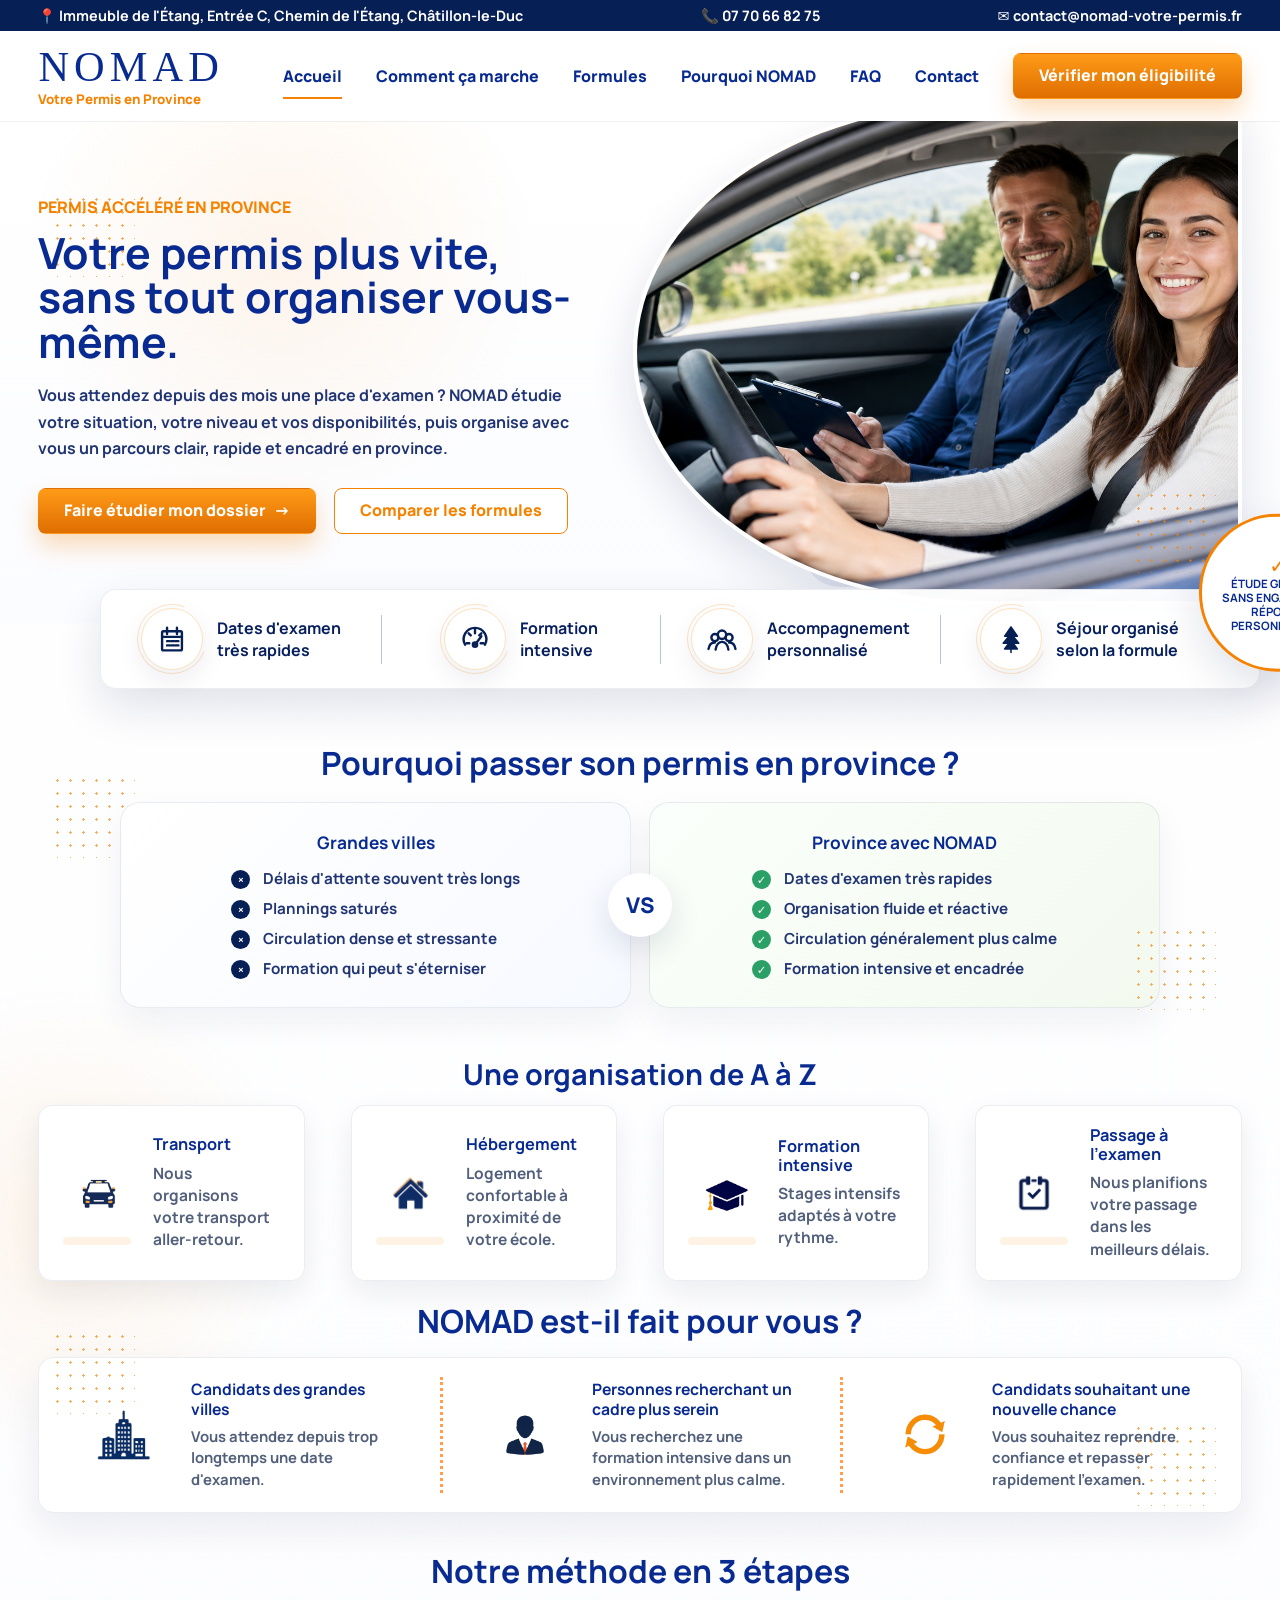
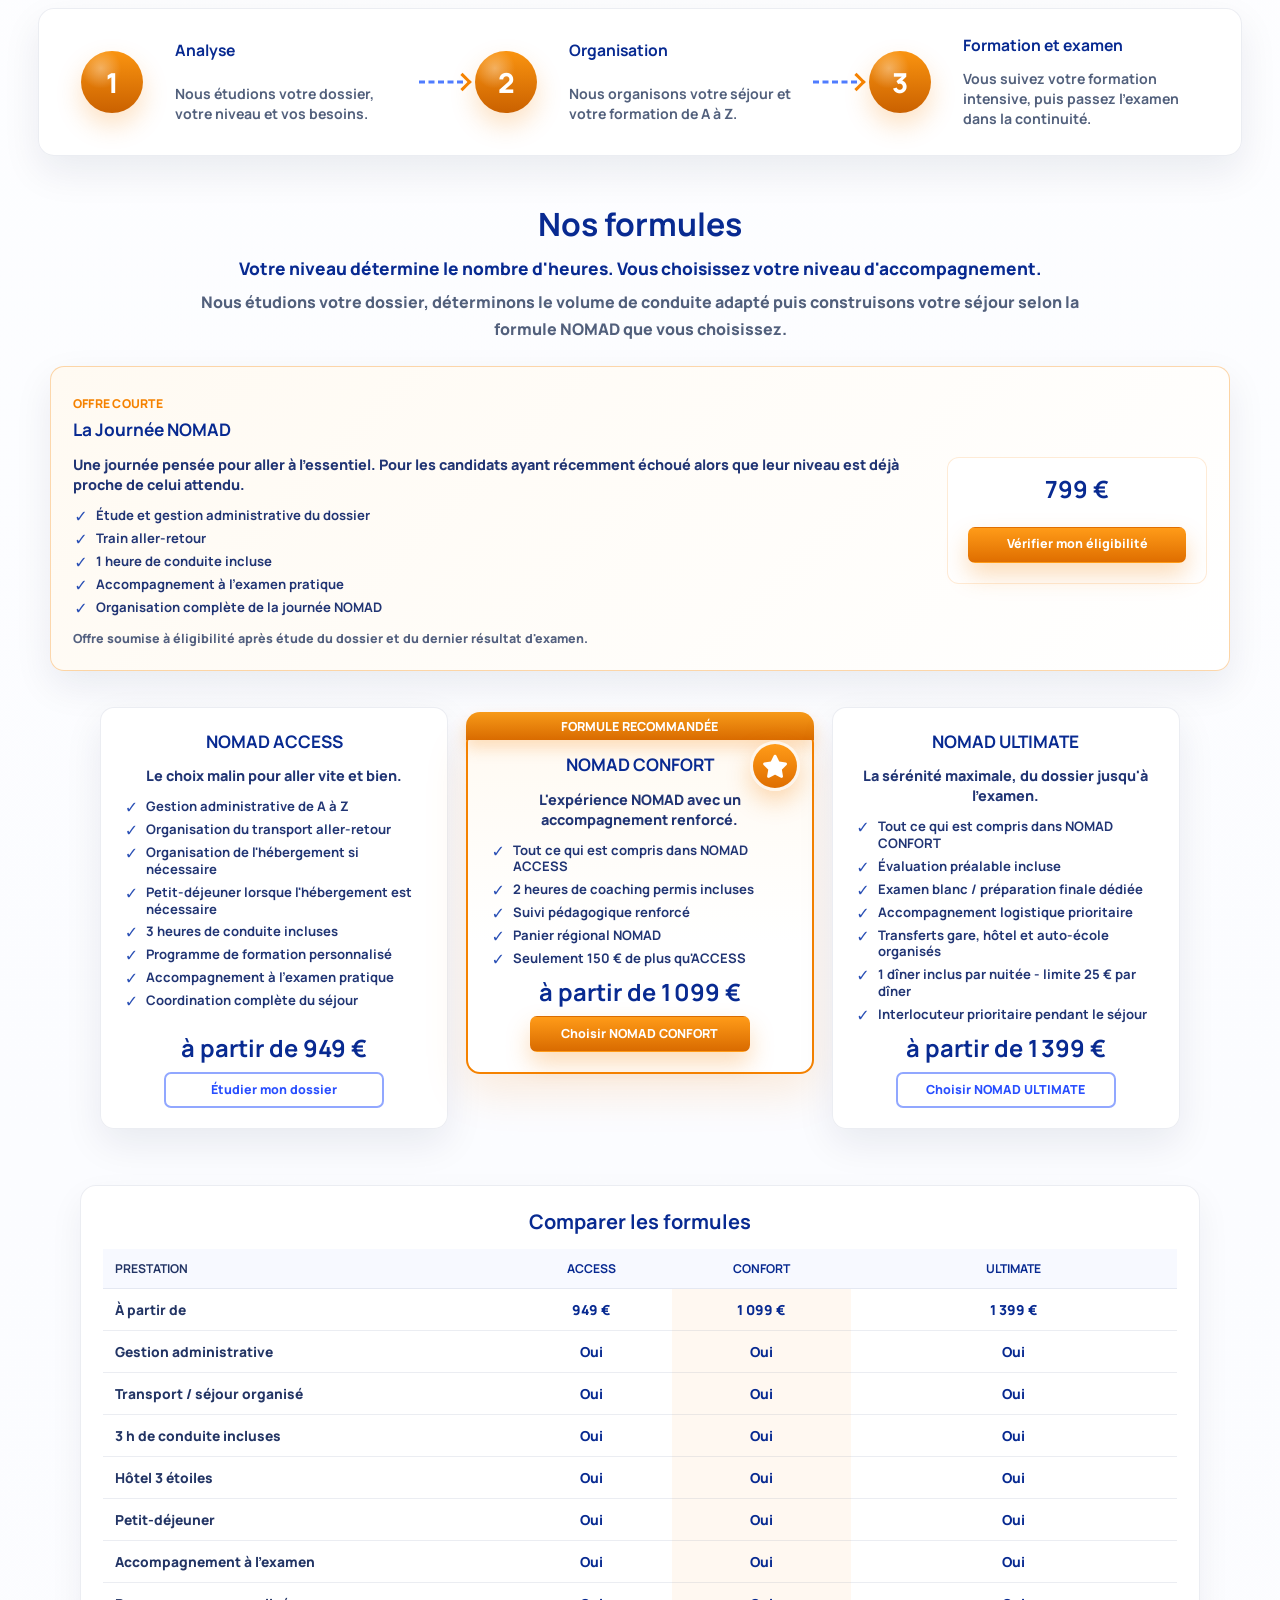
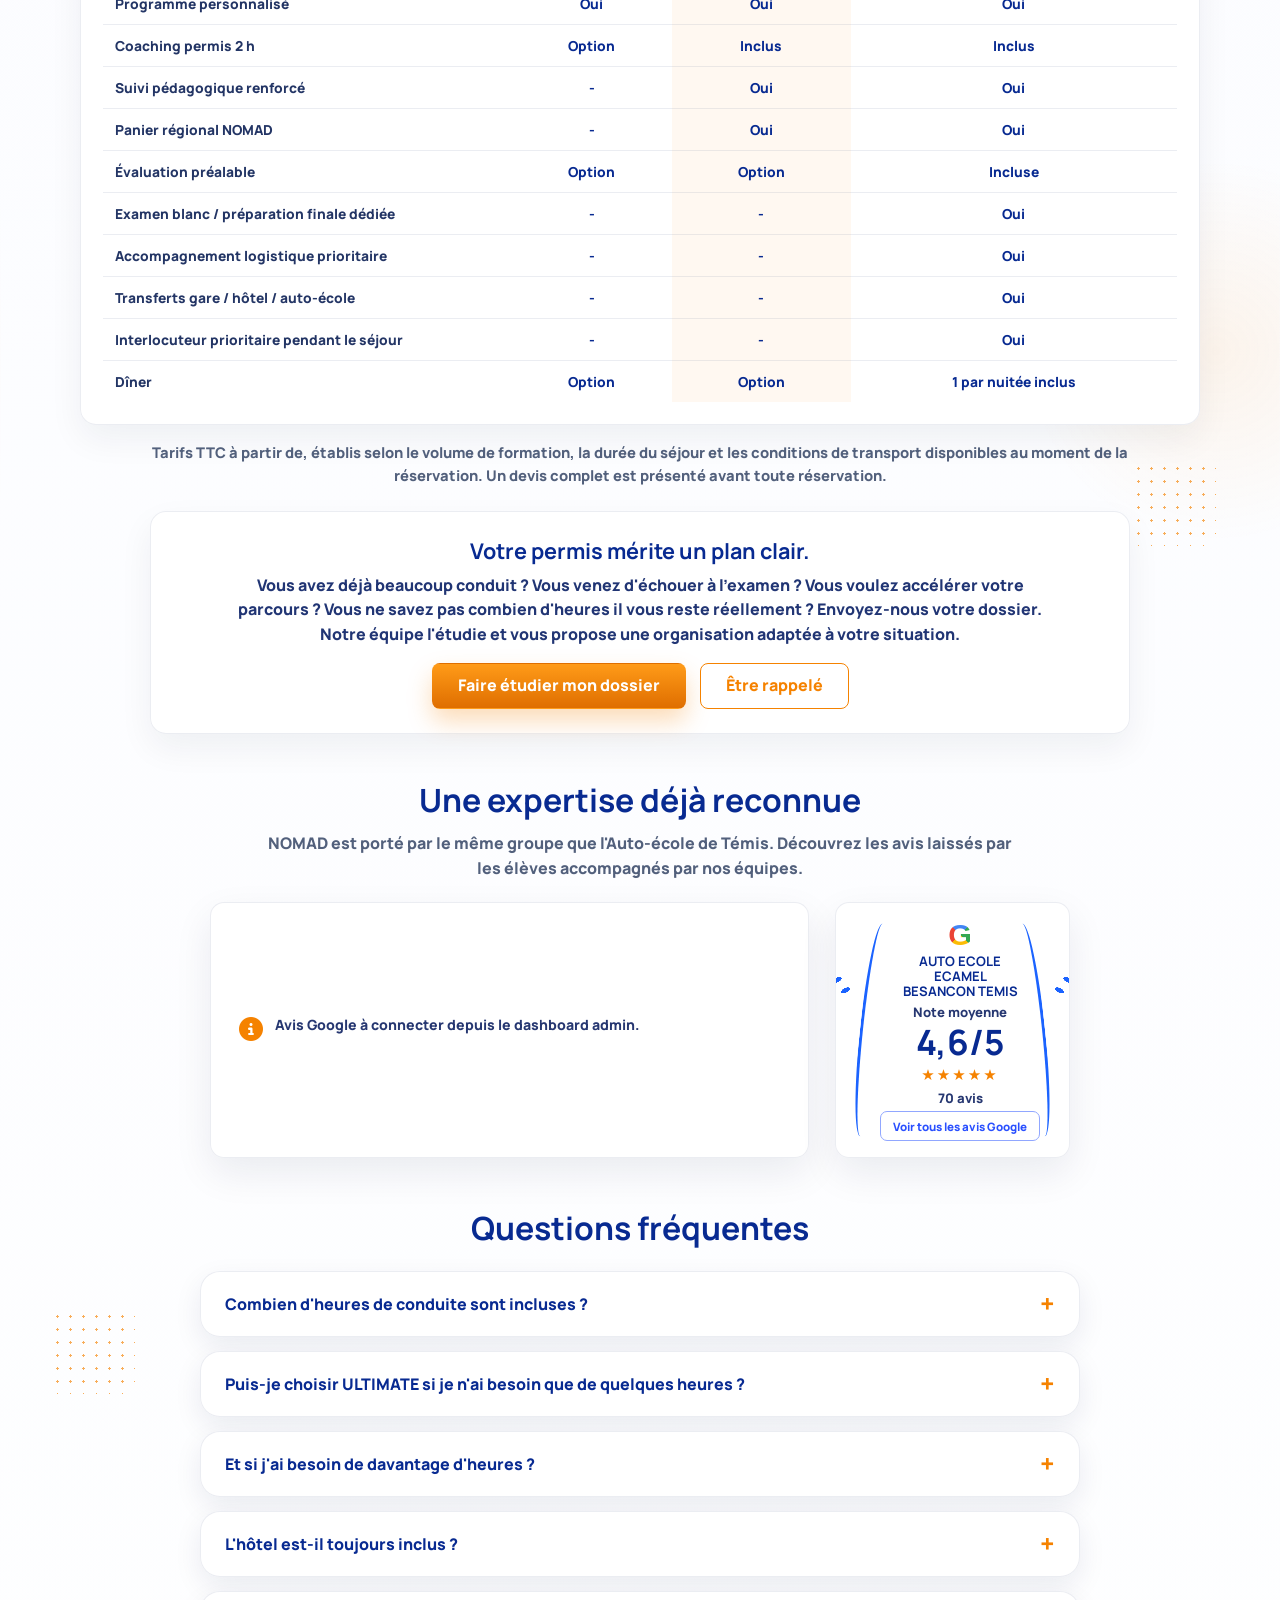
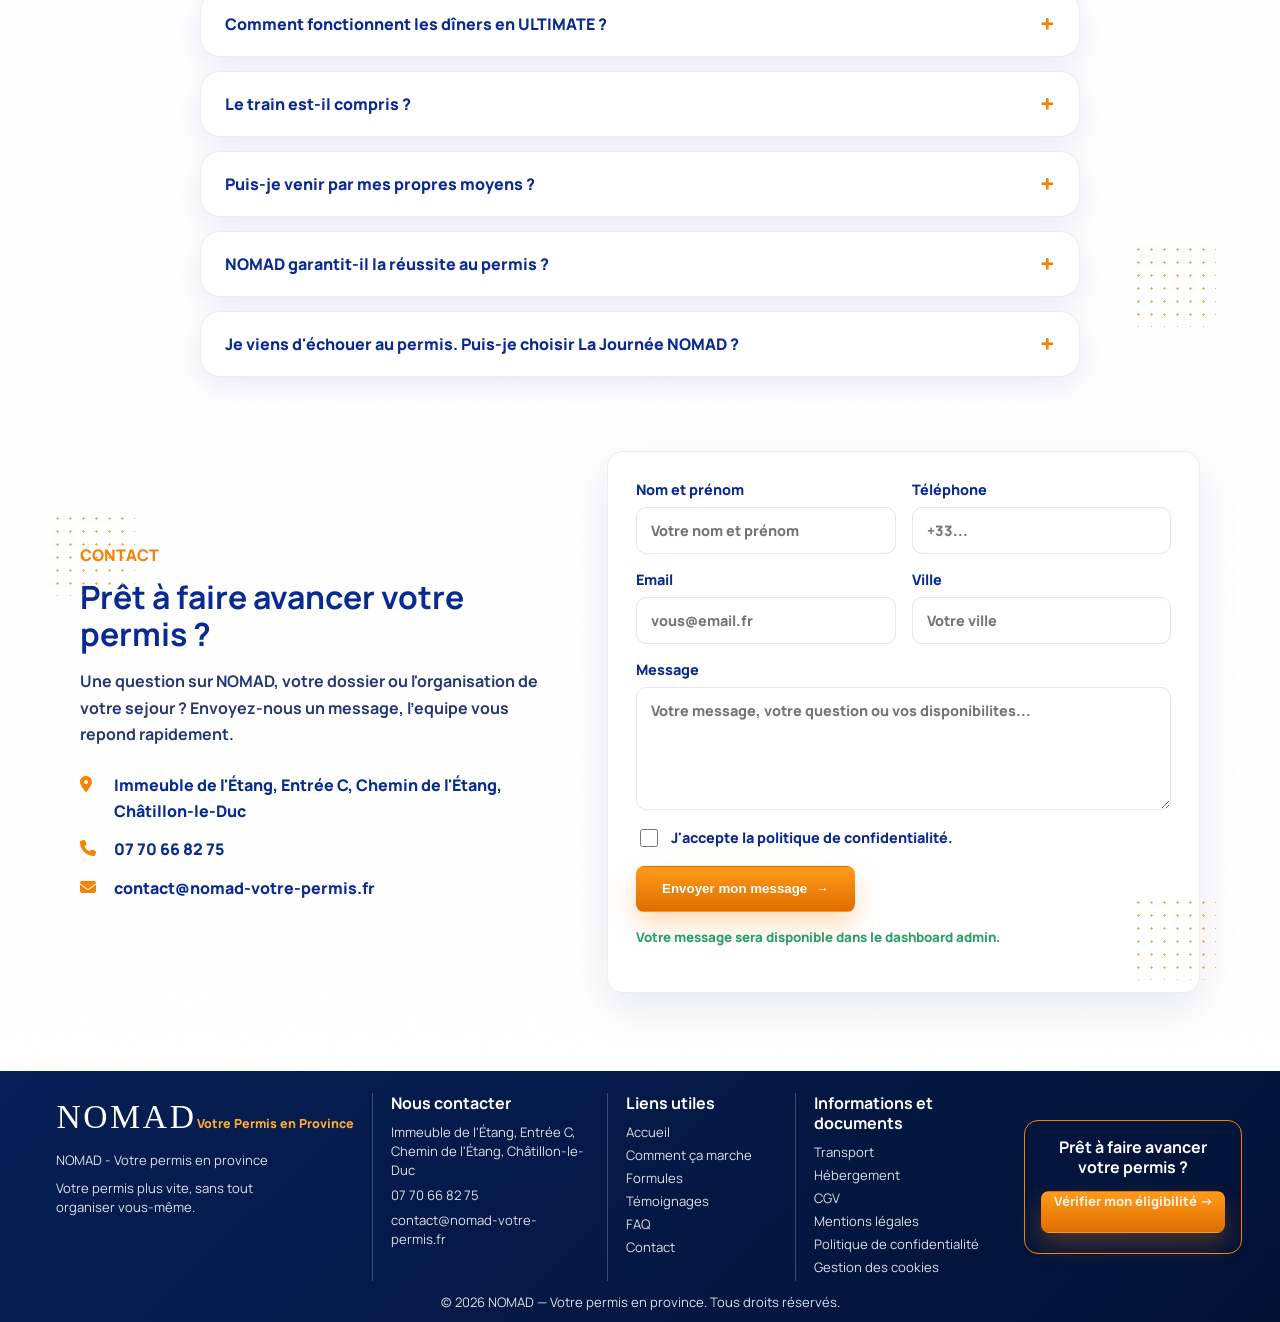
==== commit 11303403: "Add separate dossier study form and admin view" ====
--- a/index.html
+++ b/index.html
@@ -51,7 +51,7 @@
           <h1>Votre permis plus vite, sans tout organiser vous-même.</h1>
           <p class="hero__lead">Vous attendez depuis des mois une place d'examen ? NOMAD étudie votre situation, votre niveau et vos disponibilités, puis organise avec vous un parcours clair, rapide et encadré en province.</p>
           <div class="hero__actions">
-            <a class="btn btn--primary js-eligibility" href="#inscription">Faire étudier mon dossier <span aria-hidden="true">→</span></a>
+            <a class="btn btn--primary js-dossier" href="#etude-dossier">Faire étudier mon dossier <span aria-hidden="true">→</span></a>
             <a class="btn btn--outline" href="#formules">Comparer les formules</a>
           </div>
         </div>
@@ -288,7 +288,7 @@
           <h3>Votre permis mérite un plan clair.</h3>
           <p>Vous avez déjà beaucoup conduit ? Vous venez d'échouer à l'examen ? Vous voulez accélérer votre parcours ? Vous ne savez pas combien d'heures il vous reste réellement ? Envoyez-nous votre dossier. Notre équipe l'étudie et vous propose une organisation adaptée à votre situation.</p>
           <div class="pricing-reassurance__actions">
-            <a class="btn btn--primary" href="#inscription">Faire étudier mon dossier</a>
+            <a class="btn btn--primary js-dossier" href="#etude-dossier">Faire étudier mon dossier</a>
             <a class="btn btn--outline" href="#contact">Être rappelé</a>
           </div>
         </div>
@@ -437,6 +437,41 @@
     <p class="copyright">© 2026 NOMAD — Votre permis en province. Tous droits réservés.</p>
   </footer>
 
+  <div class="modal" id="etude-dossier" aria-hidden="true">
+    <div class="modal__overlay" data-dossier-close></div>
+    <div class="modal__panel" role="dialog" aria-modal="true" aria-labelledby="dossier-title">
+      <button class="modal__close" type="button" data-dossier-close aria-label="Fermer le formulaire">×</button>
+      <div class="modal__intro">
+        <span>Étude personnalisée</span>
+        <h2 id="dossier-title">Faire étudier mon dossier</h2>
+        <p>Décrivez votre parcours et vos disponibilités. L'équipe NOMAD étudiera votre situation avant de vous proposer une formule.</p>
+      </div>
+      <form class="lead-form" id="dossier-form">
+        <div class="form-grid">
+          <label>Nom et prénom<input name="name" type="text" autocomplete="name" required></label>
+          <label>Téléphone<input name="phone" type="tel" autocomplete="tel" required></label>
+          <label>Email<input name="email" type="email" autocomplete="email" required></label>
+          <label>Ville de départ<input name="city" type="text" autocomplete="address-level2" required></label>
+          <label>Boîte de vitesses
+            <select name="gearbox" required><option value="">Choisir</option><option value="Manuelle">Manuelle</option><option value="Automatique">Automatique</option></select>
+          </label>
+          <label>Heures de conduite déjà réalisées<input name="hours" type="number" min="0" max="999" step="1" required></label>
+          <label>Dernier passage à l'examen<input name="lastExam" type="date"></label>
+          <label>Disponibilités<input name="availability" type="text" placeholder="Dates ou période souhaitée" required></label>
+          <label class="form-grid__full">Votre situation
+            <textarea name="message" rows="4" placeholder="Votre parcours, les difficultés rencontrées et vos questions..." required></textarea>
+          </label>
+          <label class="privacy-check form-grid__full"><input name="privacy" type="checkbox" required><span>J'accepte la politique de confidentialité.</span></label>
+        </div>
+        <div class="form-actions">
+          <button class="btn btn--outline" type="button" data-dossier-close>Annuler</button>
+          <button class="btn btn--primary" type="submit">Envoyer mon dossier</button>
+        </div>
+        <p class="form-status" id="dossier-status" role="status"></p>
+      </form>
+    </div>
+  </div>
+
   <div class="modal" id="inscription" aria-hidden="true">
     <div class="modal__overlay" data-modal-close></div>
     <div class="modal__panel" role="dialog" aria-modal="true" aria-labelledby="form-title">
--- a/styles.css
+++ b/styles.css
@@ -515,6 +515,7 @@
   gap: 18px;
 }
 .pricing-grid {
+  grid-column: 2;
   display: grid;
   grid-template-columns: repeat(3, minmax(250px, 1fr));
   gap: clamp(18px, 2.2vw, 34px);
@@ -537,6 +538,9 @@
   place-items: center;
   box-shadow: 0 10px 24px rgba(6,27,58,.08);
   cursor: pointer;
+}
+.pricing-nav[hidden] {
+  display: none !important;
 }
 .pricing-nav:hover { color: var(--orange); border-color: rgba(245,130,0,.45); }
 .pricing-dots {
@@ -1529,6 +1533,7 @@
   min-width: 860px;
 }
 .admin-page[data-admin-page="demandes"] .admin-table,
+.admin-page[data-admin-page="dossiers"] .admin-table,
 .admin-page[data-admin-page="contacts"] .admin-table {
   min-width: 0;
   table-layout: fixed;
@@ -2283,6 +2288,7 @@
   .trust-badge { top: 10px; right: 10px; transform: none; width: 138px; min-height: 0; font-size: .62rem; border-radius: 50%; }
   .benefits__strip, .compare-grid, .card-grid--four, .pricing-grid, .testimonial-grid, .video-track, .footer__grid { grid-template-columns: 1fr; }
   .pricing-carousel { grid-template-columns: 1fr; }
+  .pricing-grid { grid-column: 1; }
   .pricing-nav { display: none; }
   .pricing-intro { margin-bottom: 18px; text-align: left; }
   .pricing-intro__lead { font-size: 1rem; }
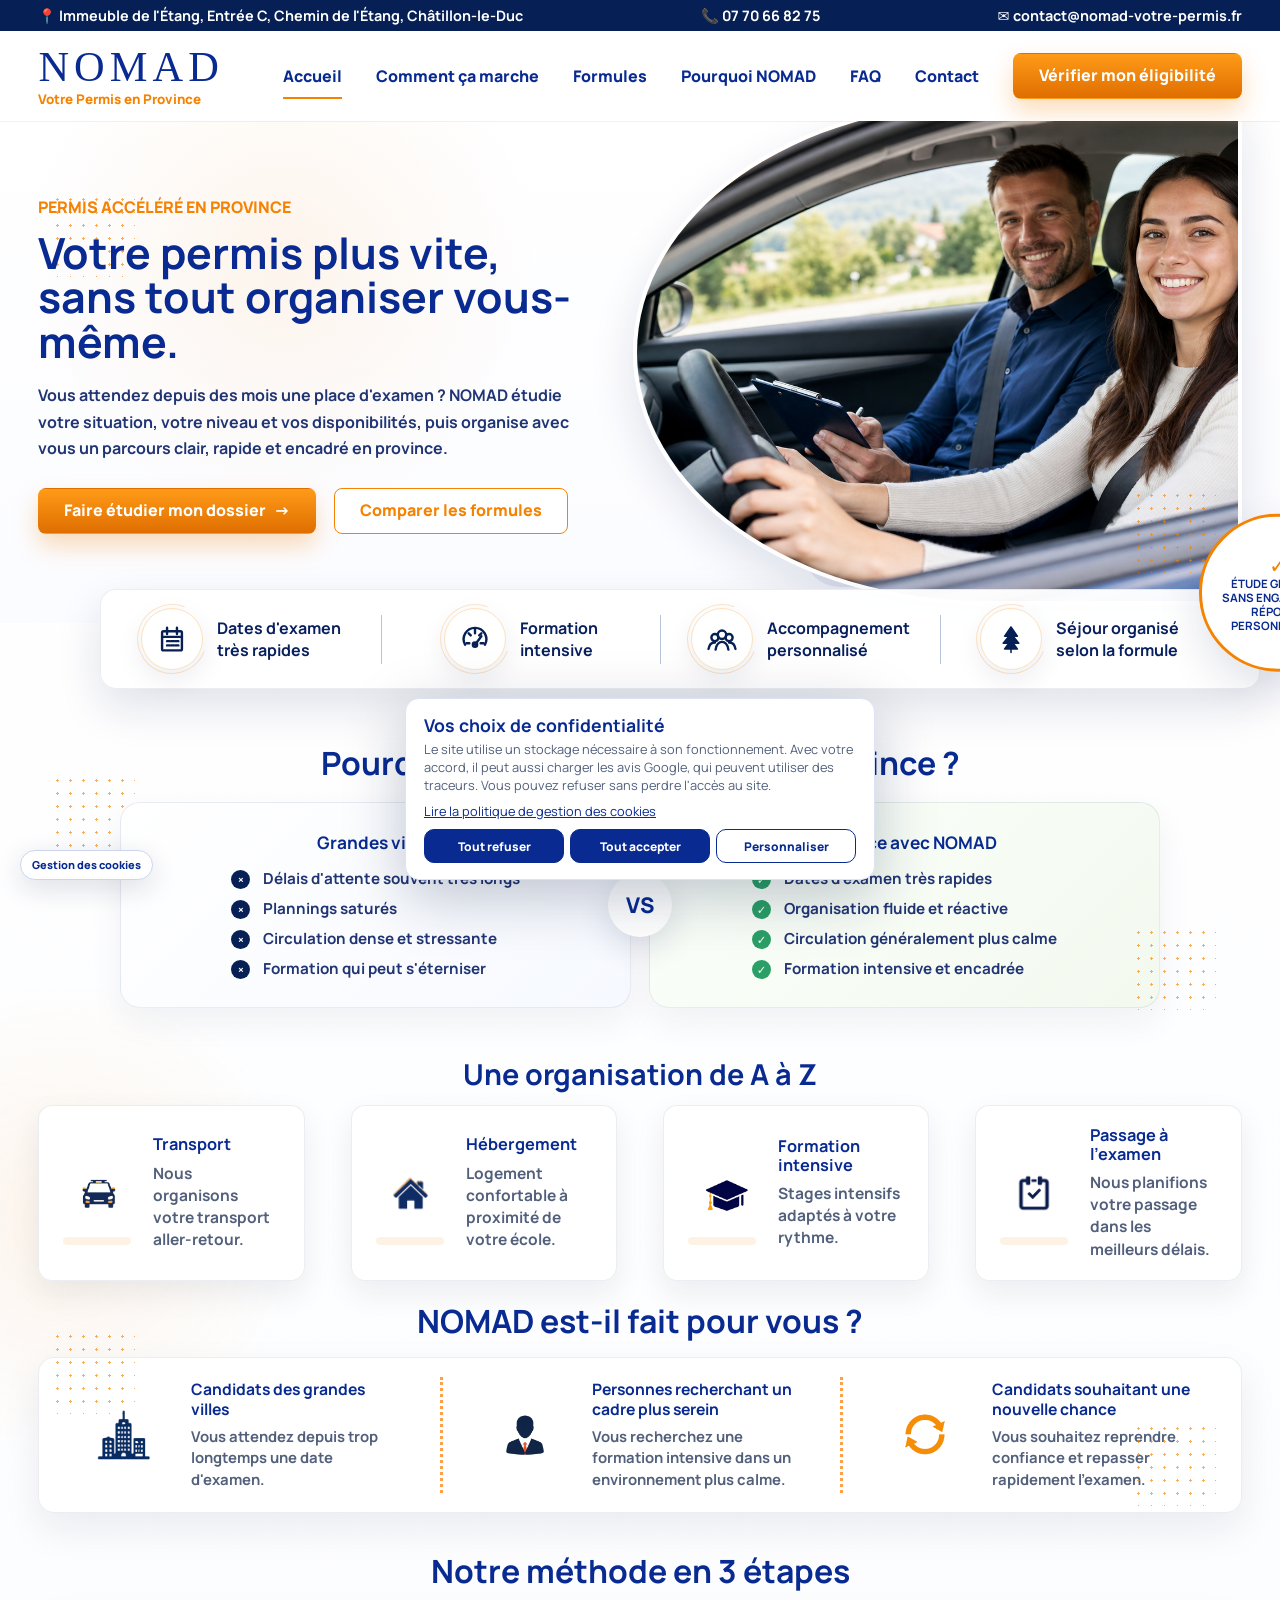
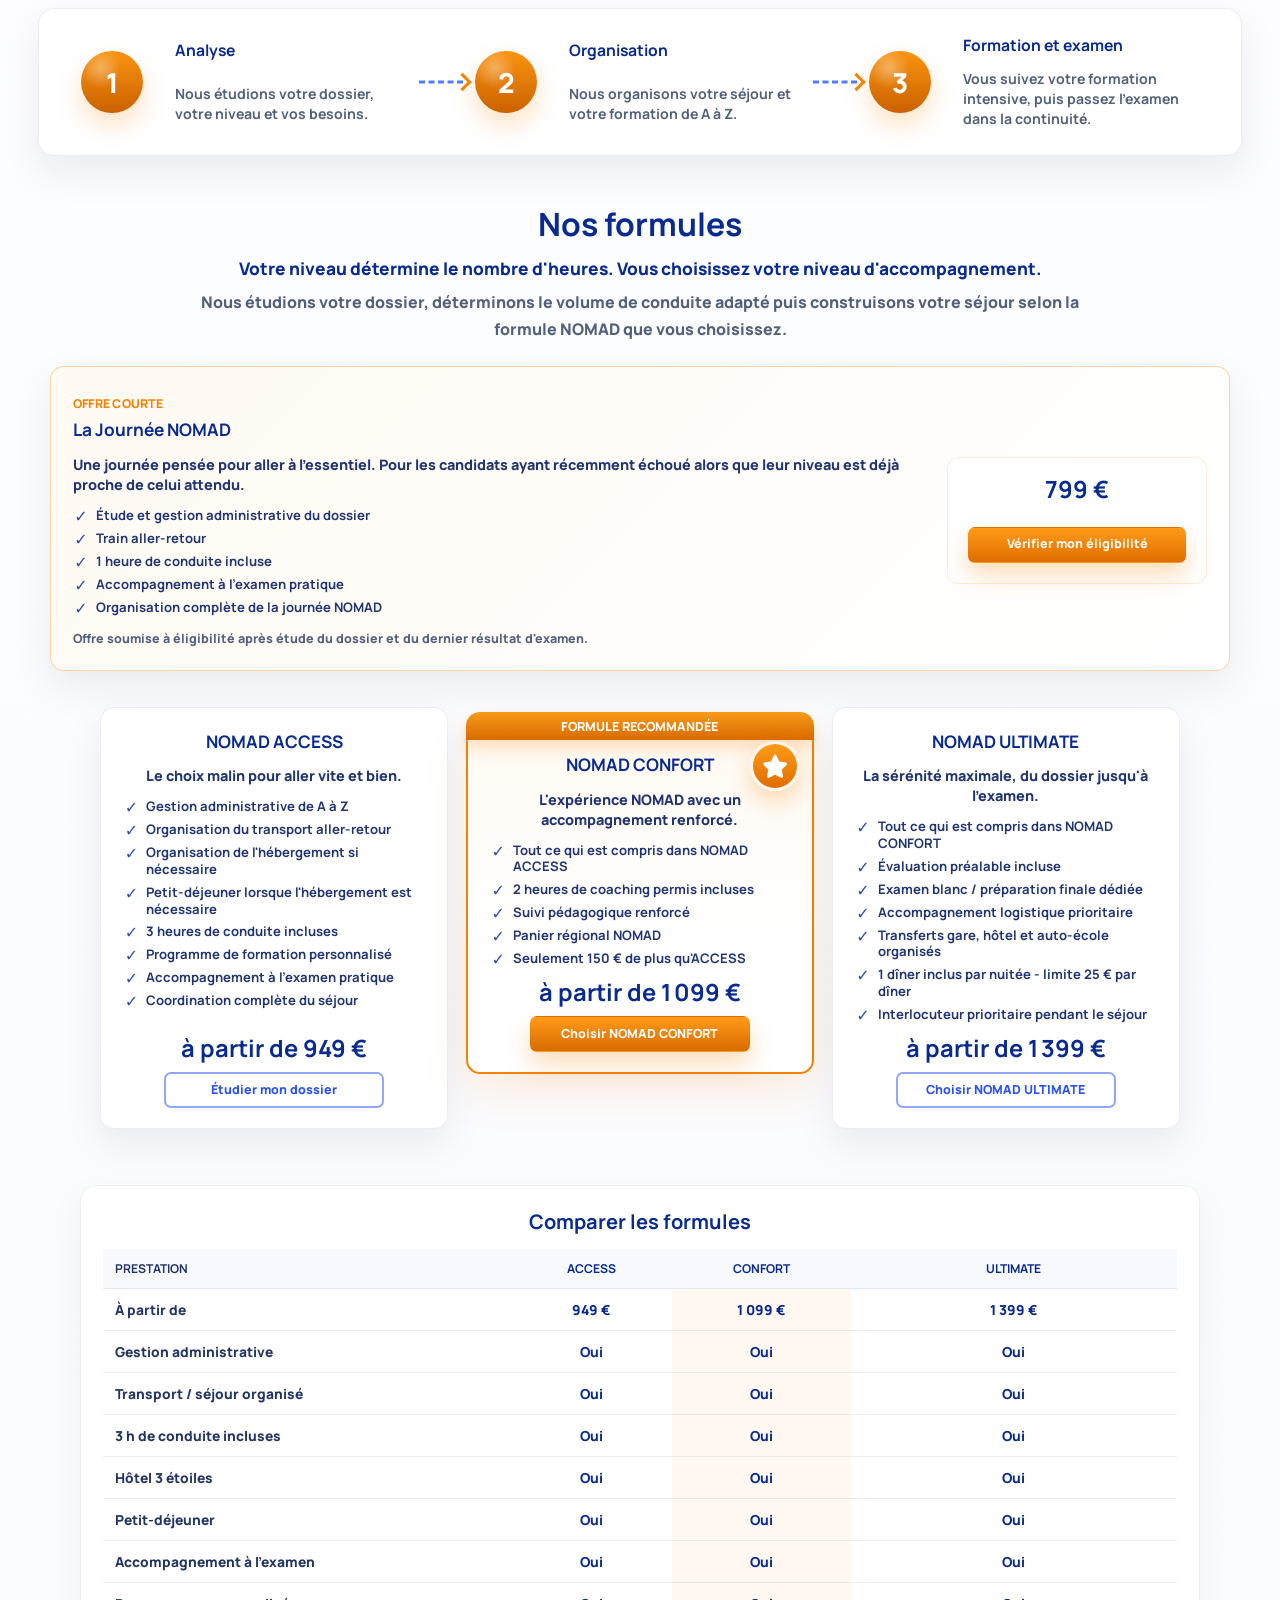
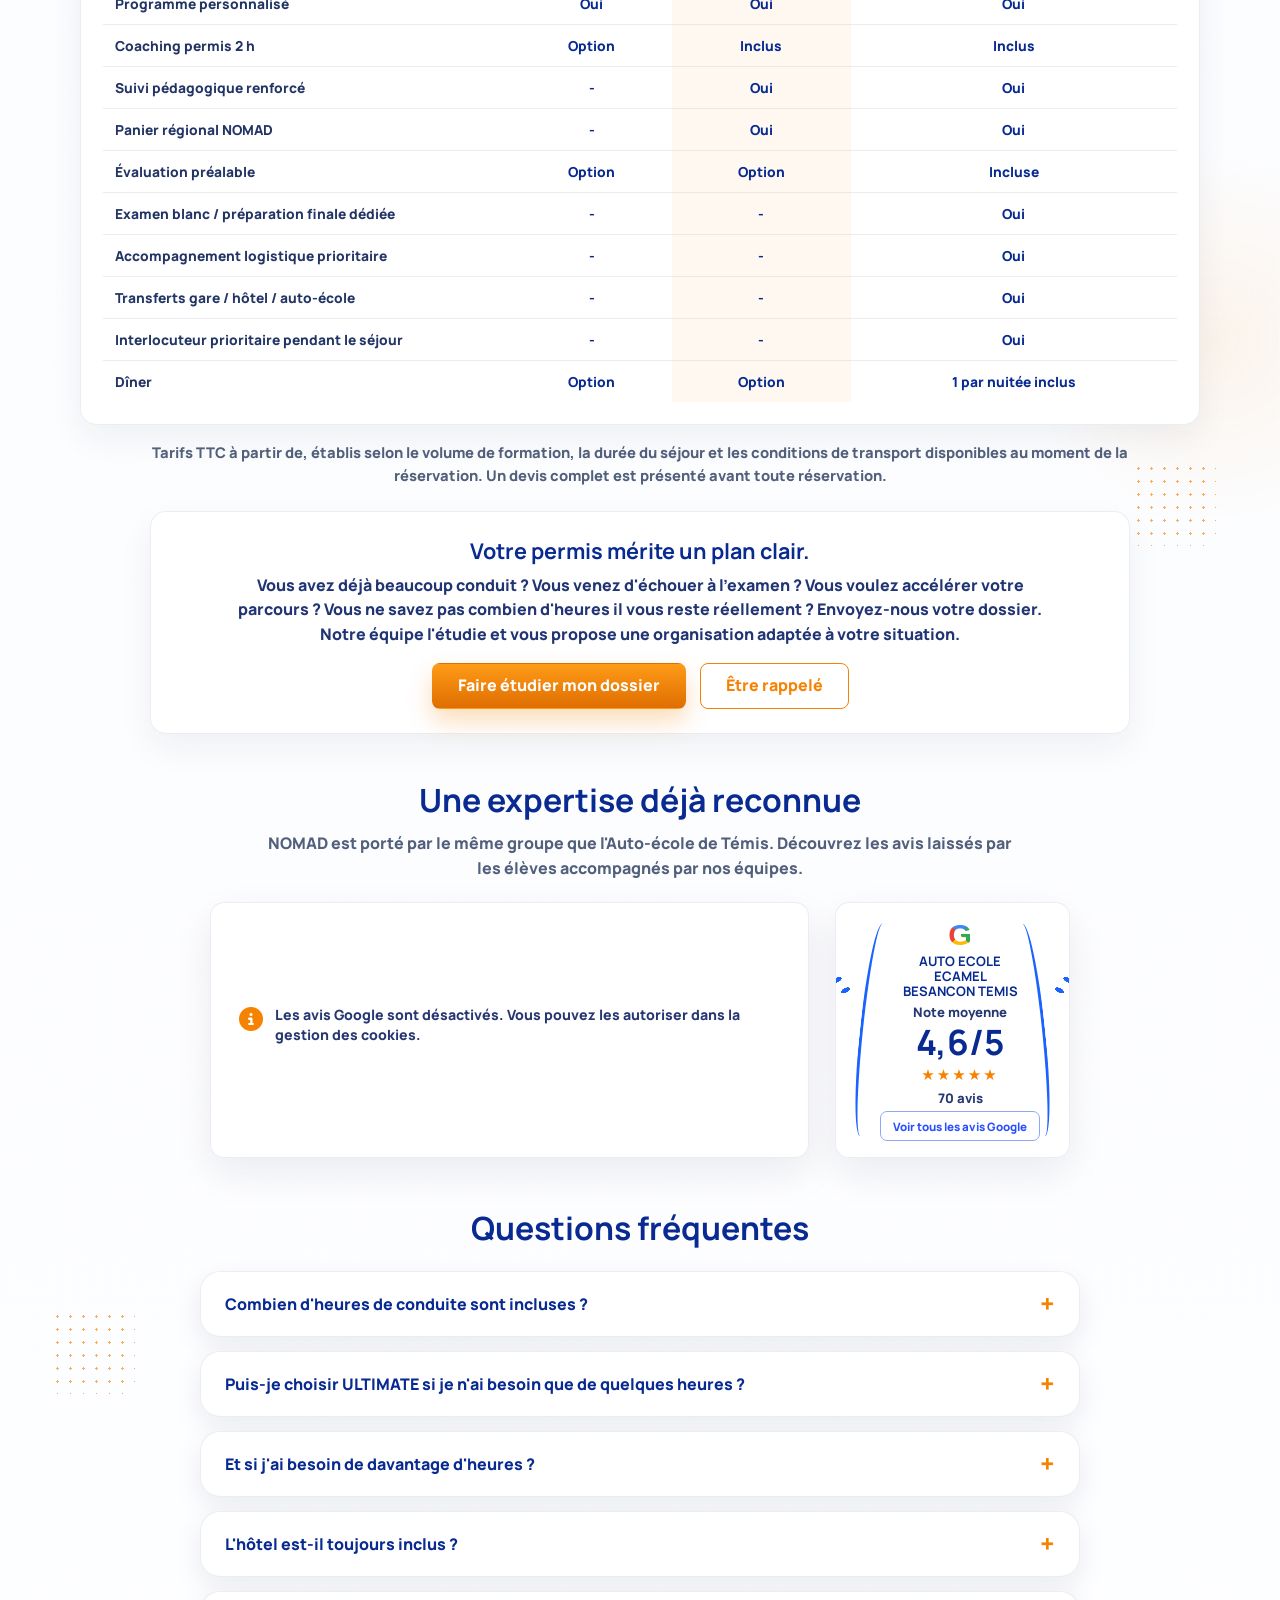
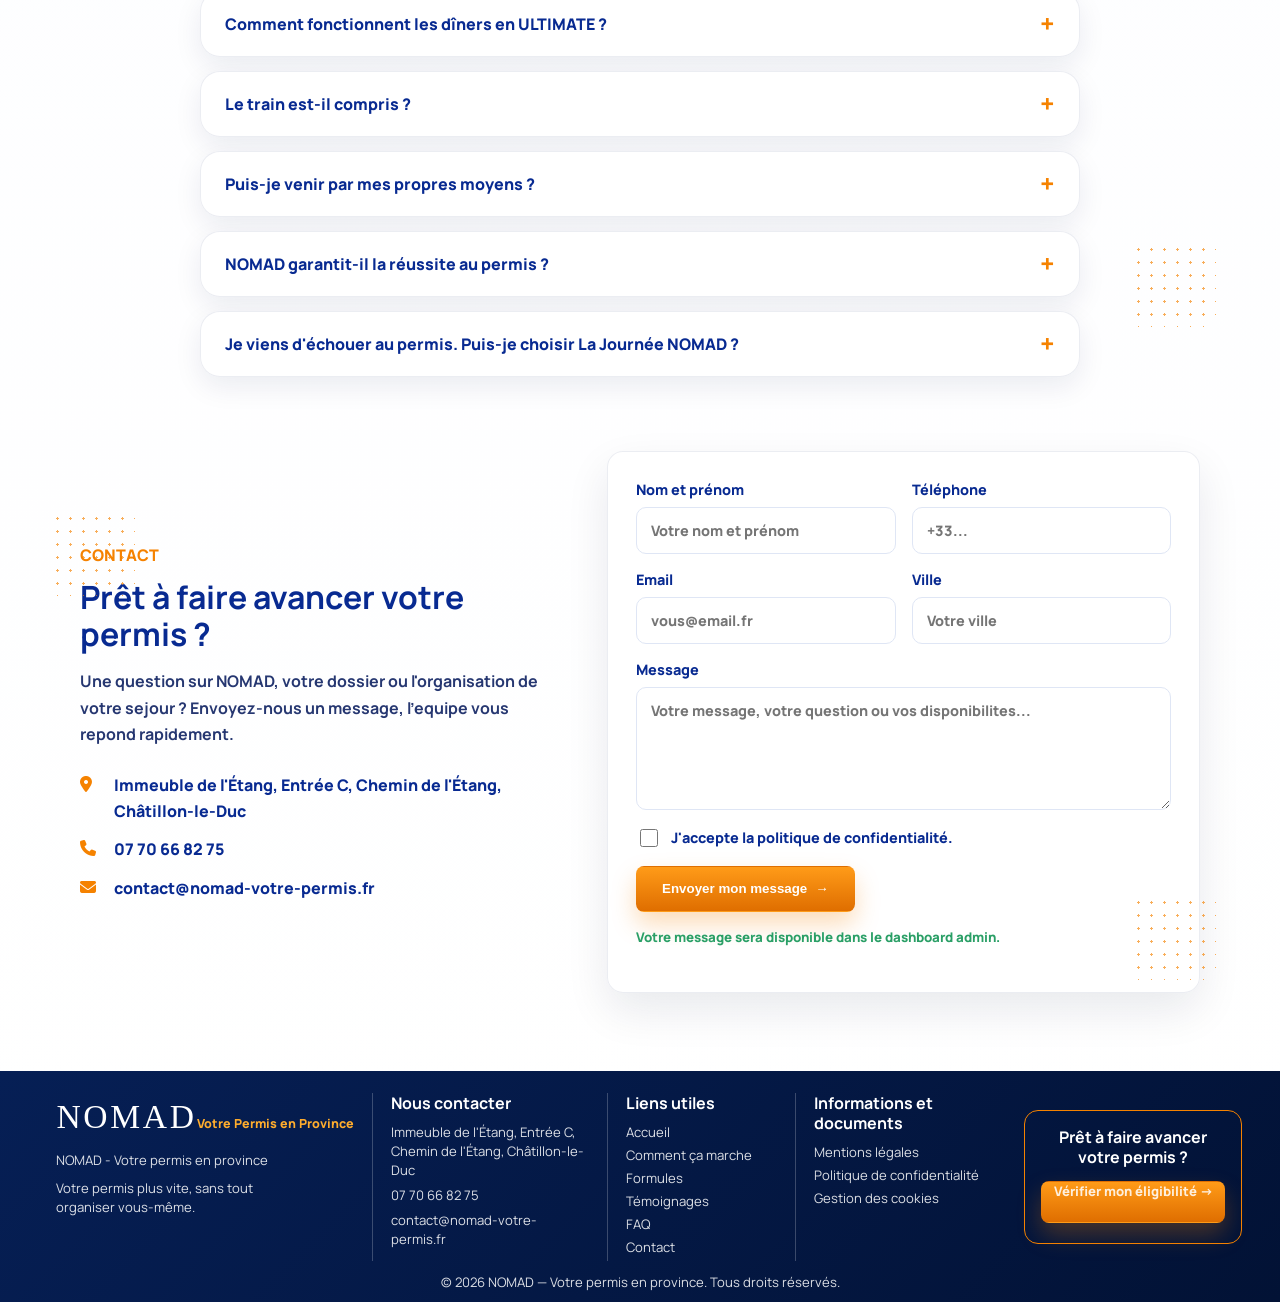
==== commit 2cc0546d: "Add legal pages and compact cookie controls" ====
--- a/index.html
+++ b/index.html
@@ -12,6 +12,8 @@
     href="https://cdnjs.cloudflare.com/ajax/libs/font-awesome/6.5.1/css/all.min.css"
   />
   <link rel="stylesheet" href="styles.css">
+  <link rel="stylesheet" href="cookies.css">
+  <script src="cookies.js"></script>
 </head>
 <body>
   <div class="topbar">
@@ -422,12 +424,9 @@
       </div>
       <div class="footer-column">
         <h3>Informations et documents</h3>
-        <a href="#">Transport</a>
-        <a href="#">Hébergement</a>
-        <a href="#">CGV</a>
-        <a href="#">Mentions légales</a>
-        <a href="#">Politique de confidentialité</a>
-        <a href="#">Gestion des cookies</a>
+        <a href="mentions-legales.html">Mentions légales</a>
+        <a href="politique-confidentialite.html">Politique de confidentialité</a>
+        <a href="gestion-cookies.html">Gestion des cookies</a>
       </div>
       <div class="footer-cta">
         <h3>Prêt à faire avancer votre permis ?</h3>
--- a/cookies.css
+++ b/cookies.css
@@ -0,0 +1,64 @@
+.cookie-settings {
+  position: fixed;
+  z-index: 120;
+  left: 20px;
+  bottom: 20px;
+  border: 1px solid #cbd6ee;
+  border-radius: 999px;
+  padding: 7px 11px;
+  background: #fff;
+  color: #082a91;
+  font-family: inherit;
+  font-size: 11px;
+  font-weight: 800;
+  line-height: 1.3;
+  box-shadow: 0 8px 28px rgba(6, 27, 58, .14);
+  cursor: pointer;
+}
+.cookie-panel {
+  position: fixed;
+  z-index: 121;
+  left: 20px;
+  right: 20px;
+  bottom: 20px;
+  width: min(470px, calc(100% - 40px));
+  max-height: min(85vh, 650px);
+  overflow-y: auto;
+  margin: 0 auto;
+  padding: 16px 18px;
+  border: 1px solid #dce4f3;
+  border-radius: 14px;
+  background: #fff;
+  color: #102550;
+  box-shadow: 0 16px 60px rgba(6, 27, 58, .25);
+}
+.cookie-panel[hidden] { display: none; }
+.cookie-panel h2 { margin: 0 0 6px; text-align: left; font-size: 1.1rem; }
+.cookie-panel p { margin: 0 0 8px; font-size: .8rem; line-height: 1.4; }
+.cookie-panel a { color: #082a91; text-decoration: underline; }
+.cookie-panel__details { margin: 10px 0; padding: 10px; border-radius: 10px; background: #f4f7fd; }
+.cookie-panel__details[hidden] { display: none; }
+.cookie-panel__details label { display: flex; align-items: flex-start; gap: 10px; font-weight: 800; }
+.cookie-panel__details input { width: 18px; height: 18px; flex: none; }
+.cookie-panel__actions { display: flex; flex-wrap: wrap; gap: 6px; }
+.cookie-panel__actions button {
+  flex: 1 1 120px;
+  min-height: 34px;
+  padding: 7px 9px;
+  border: 1px solid #082a91;
+  border-radius: 10px;
+  background: #fff;
+  color: #082a91;
+  font-family: inherit;
+  font-size: .75rem;
+  font-weight: 800;
+  cursor: pointer;
+}
+.cookie-panel__actions button[data-cookie-action="accept"],
+.cookie-panel__actions button[data-cookie-action="reject"] { background: #082a91; color: #fff; }
+.cookie-panel__actions button:focus-visible,
+.cookie-settings:focus-visible { outline: 3px solid #f58200; outline-offset: 3px; }
+@media (max-width: 520px) {
+  .cookie-panel { padding: 18px; bottom: 12px; left: 12px; right: 12px; width: calc(100% - 24px); }
+  .cookie-settings { bottom: 12px; left: 12px; }
+}
